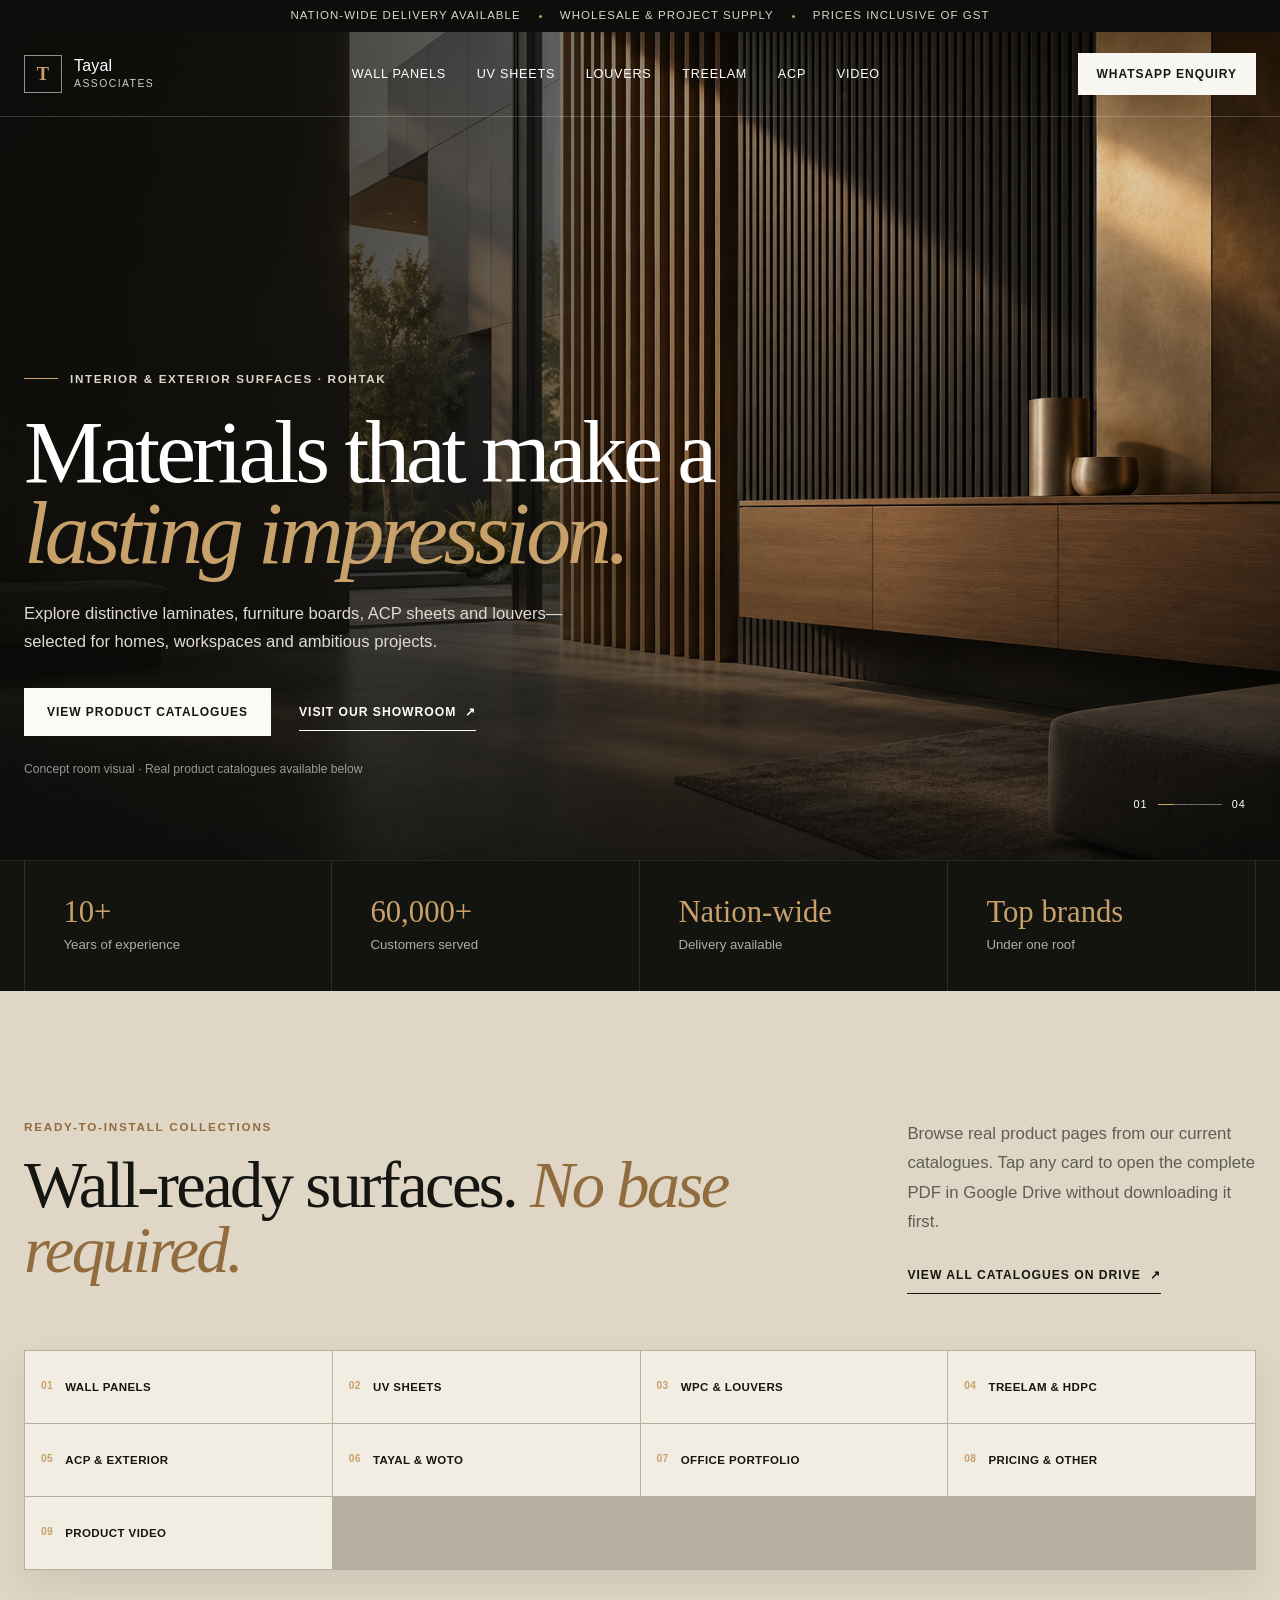
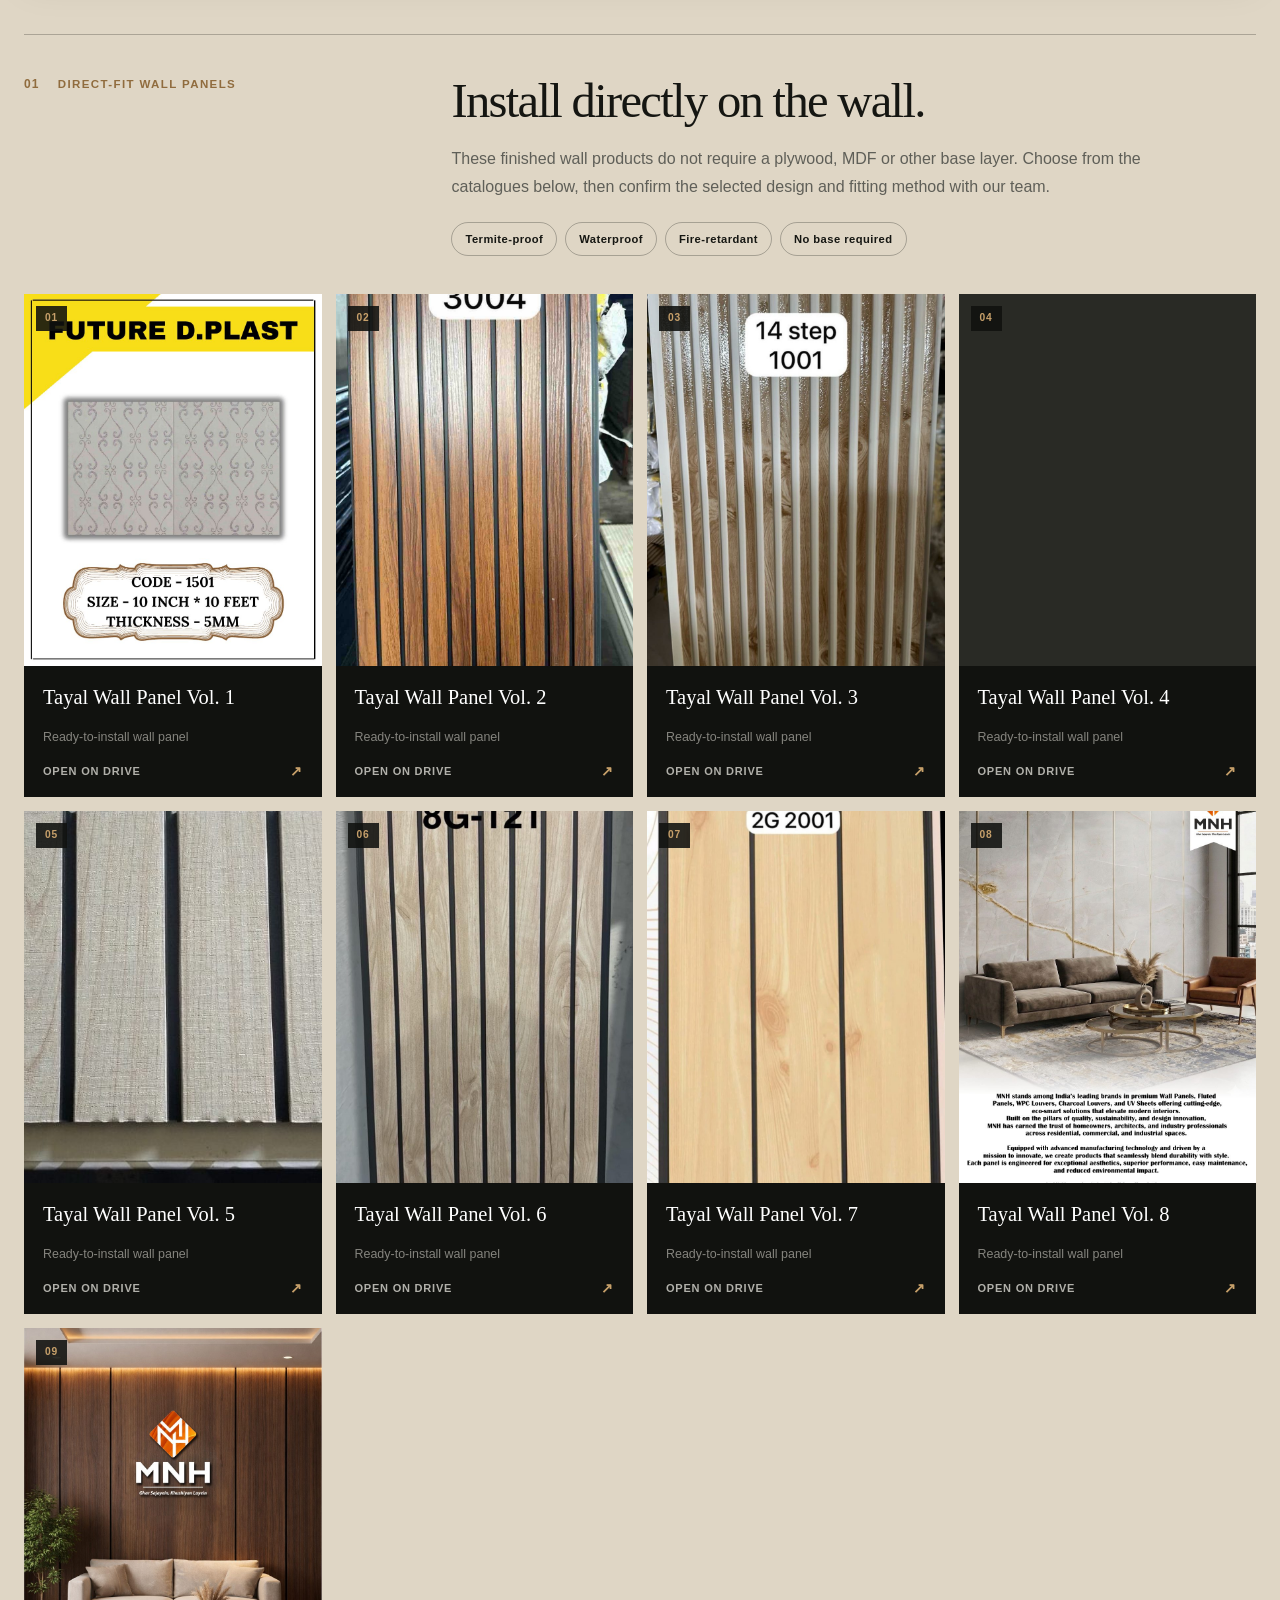
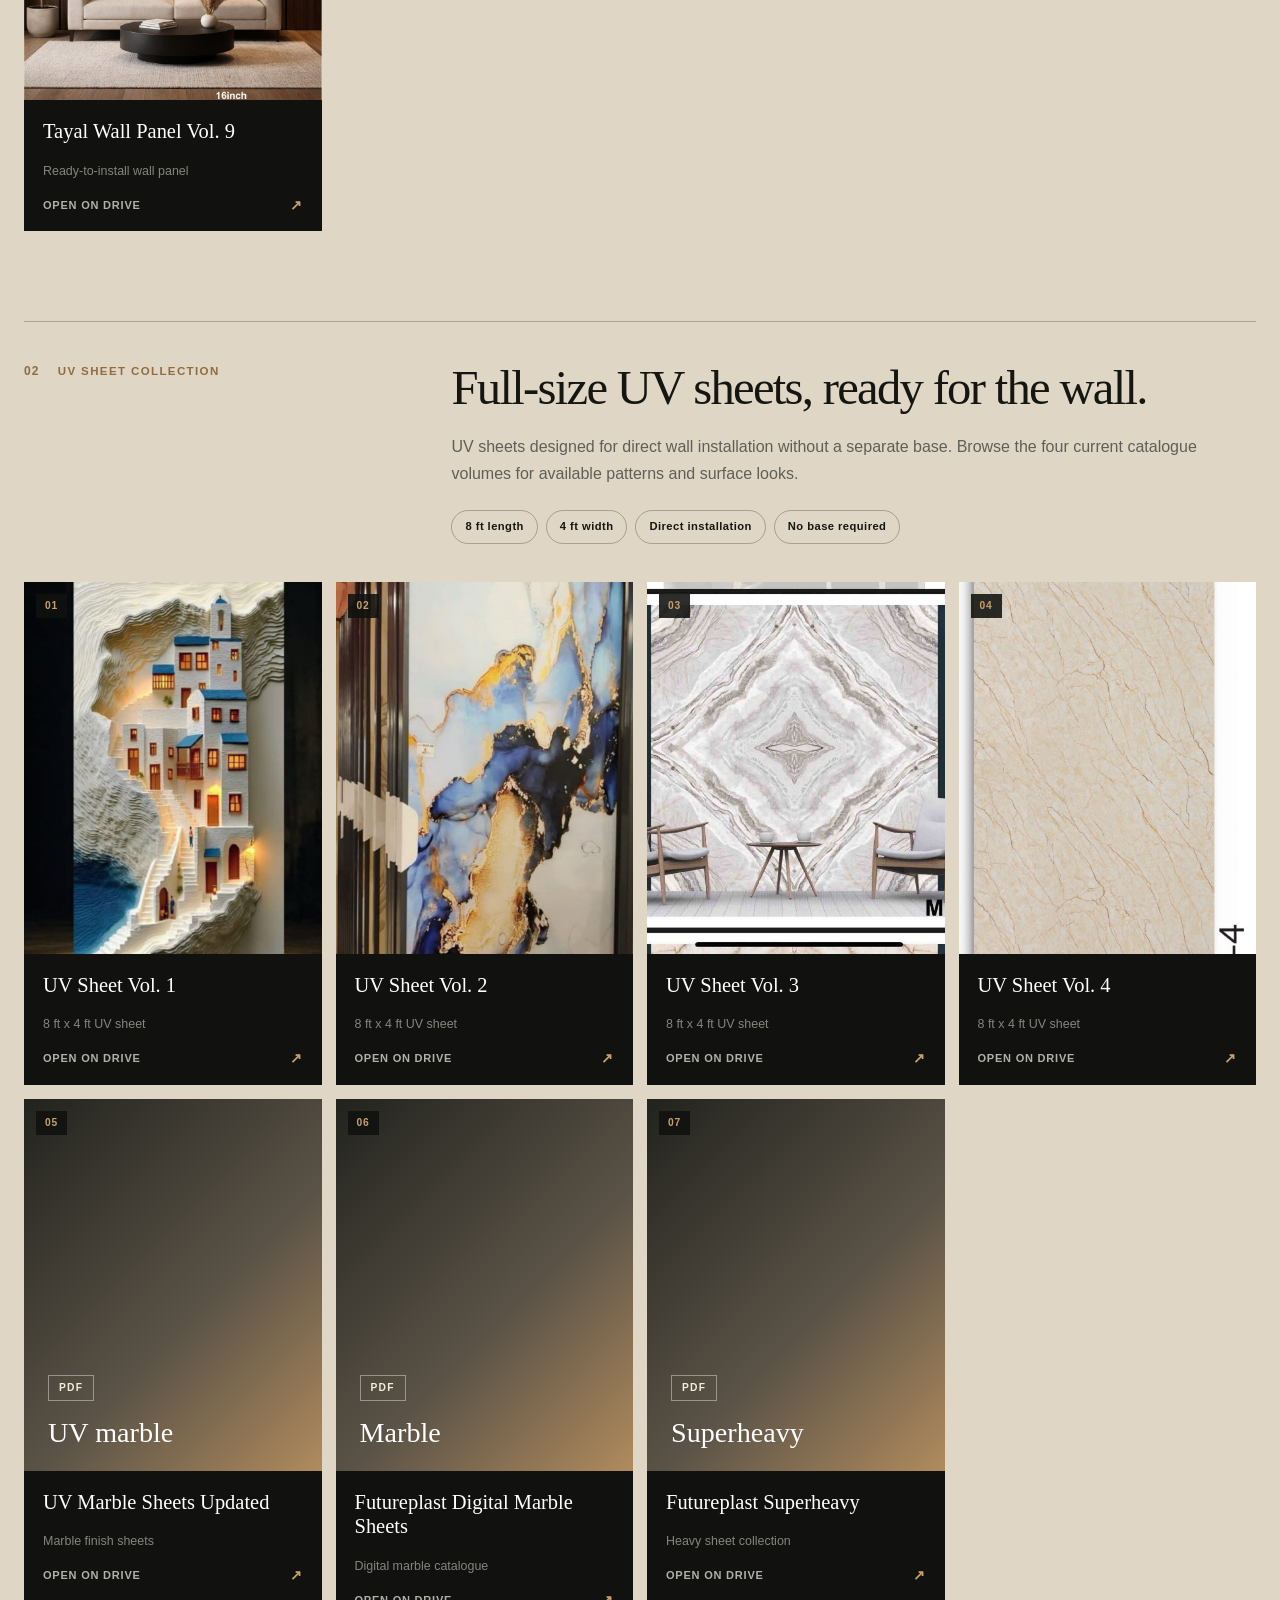
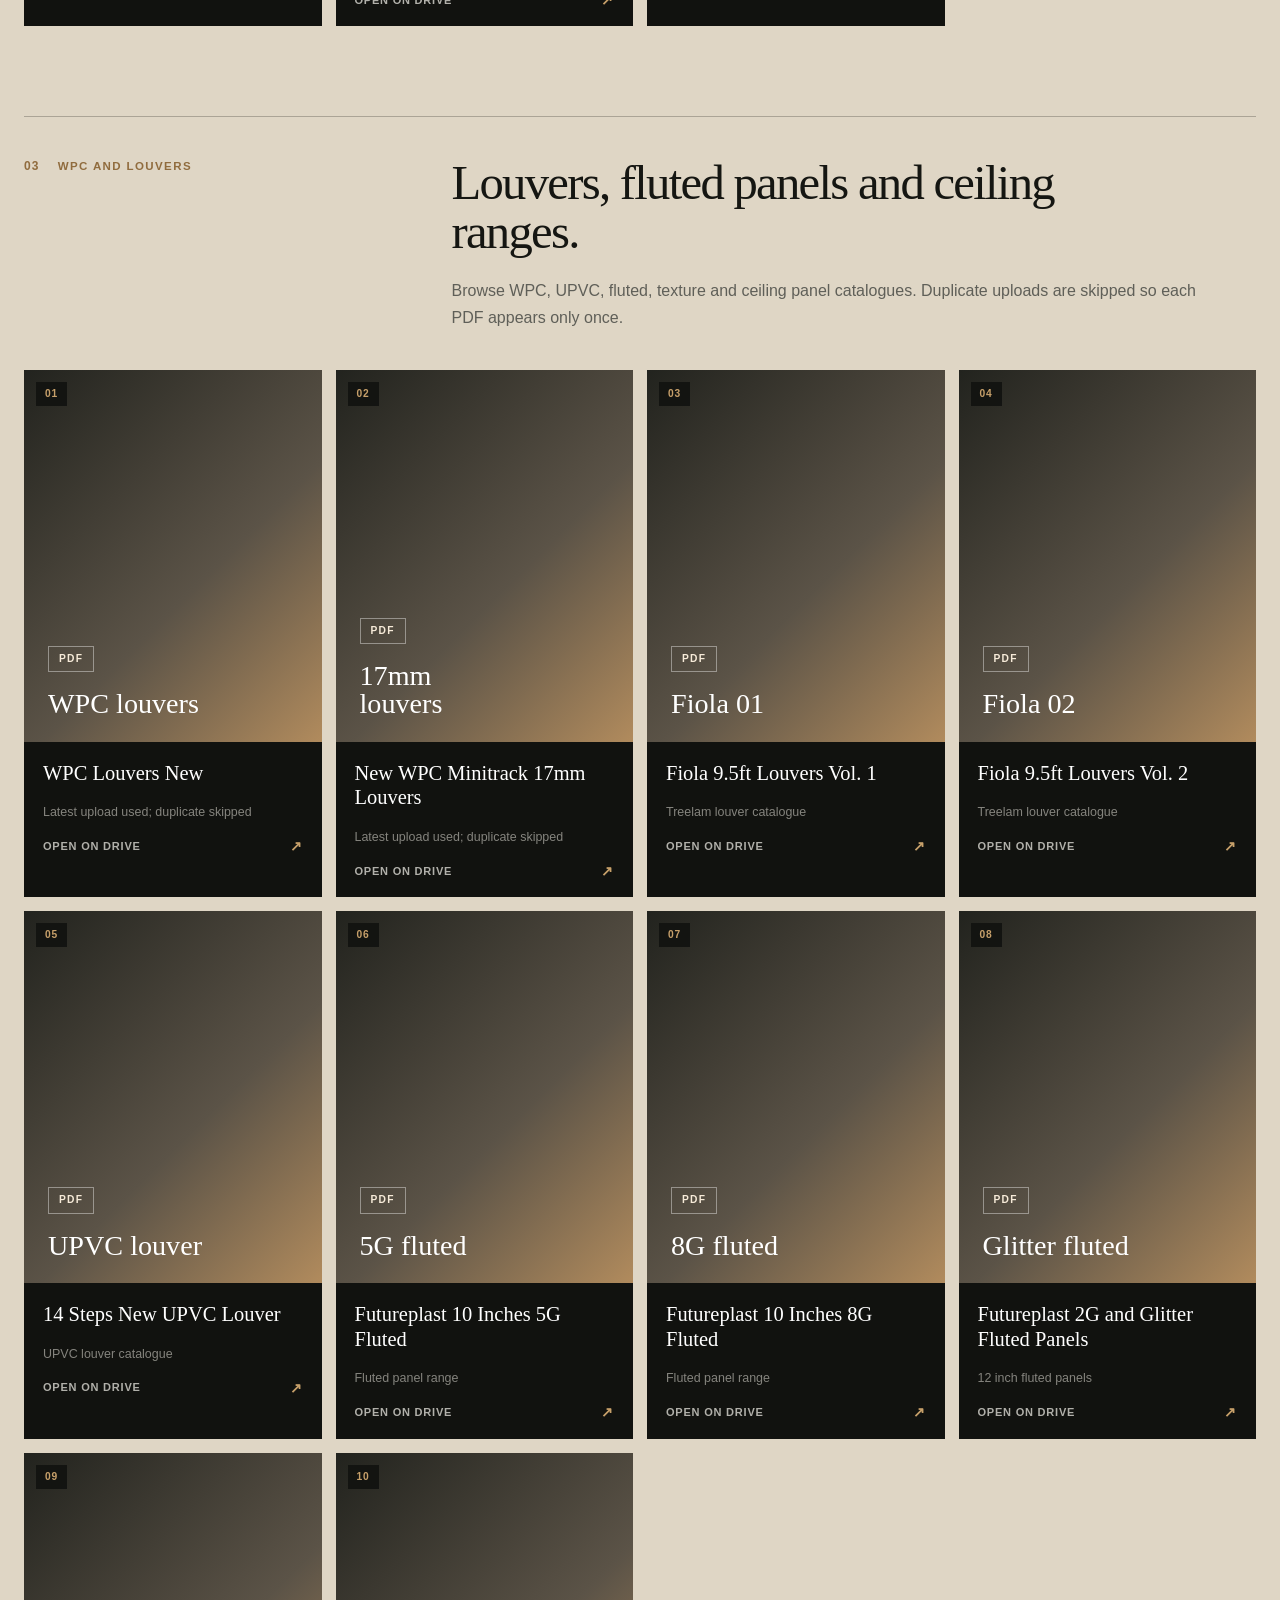
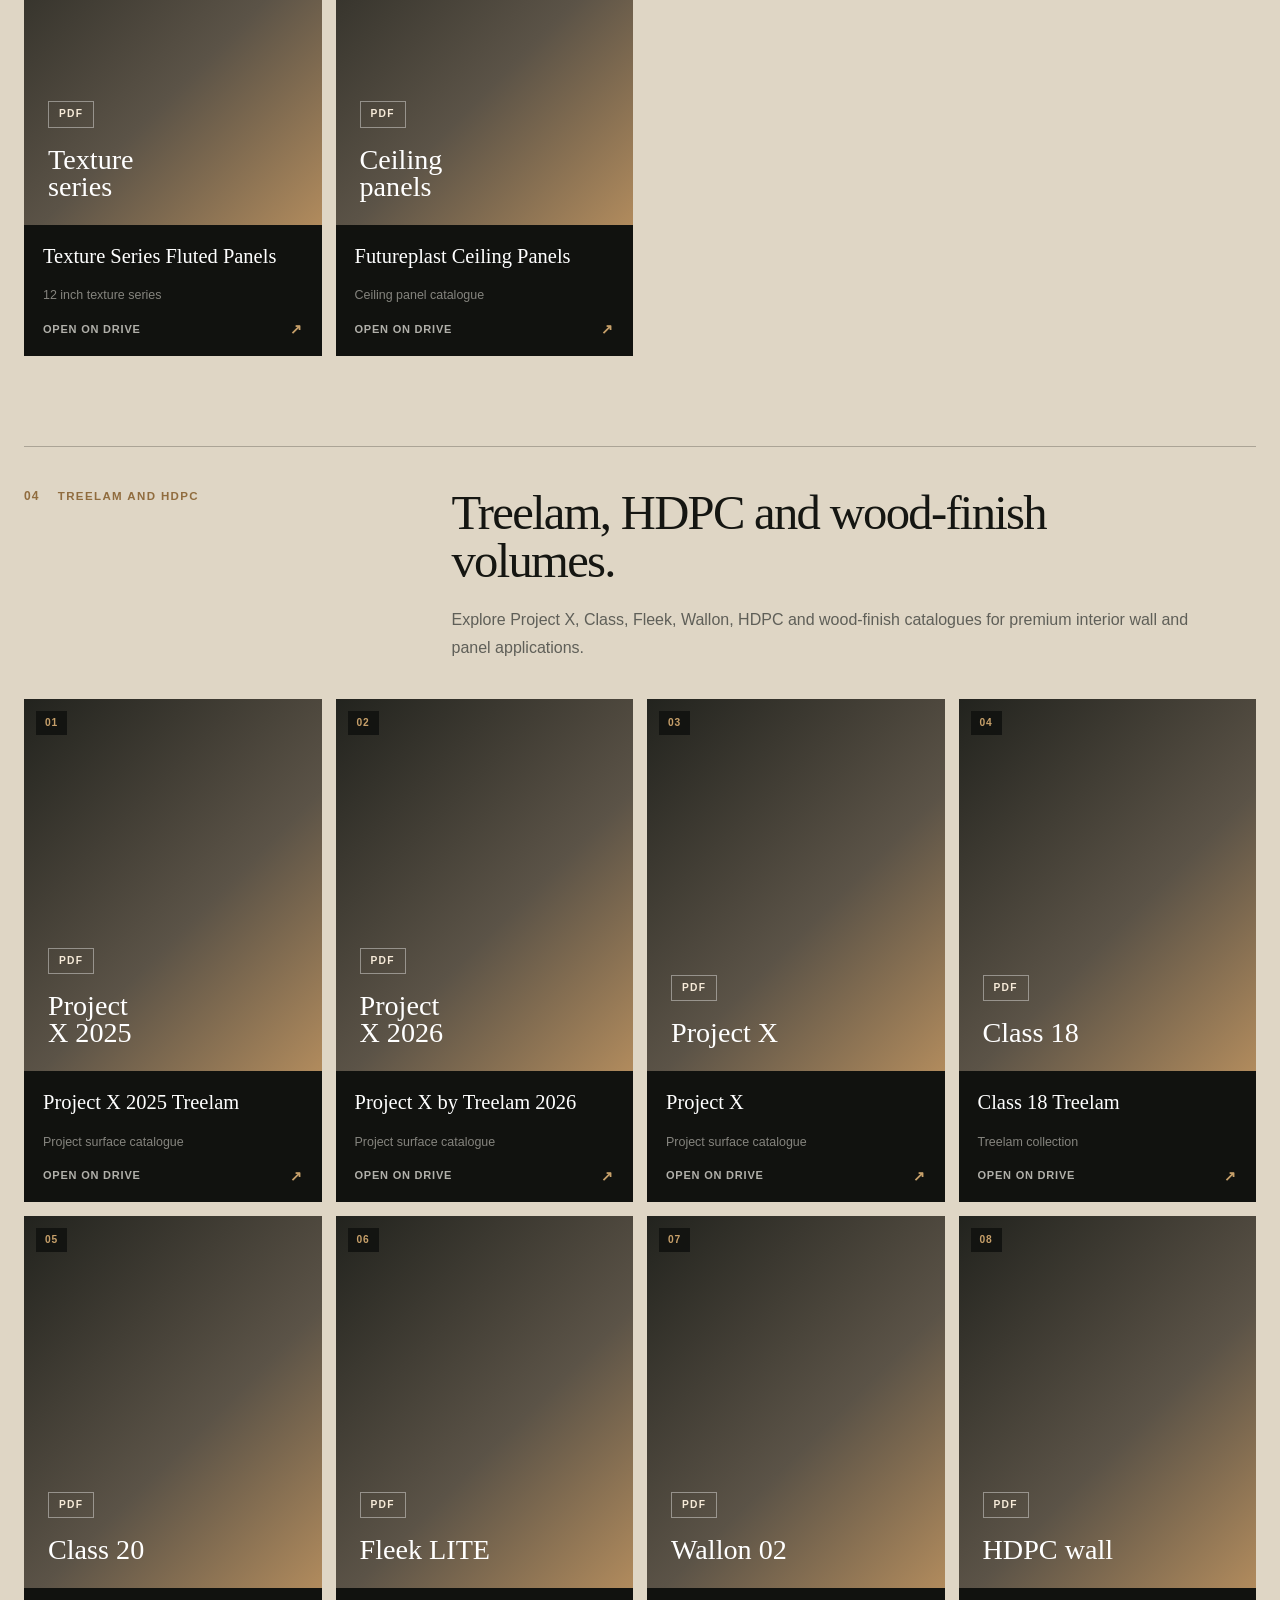
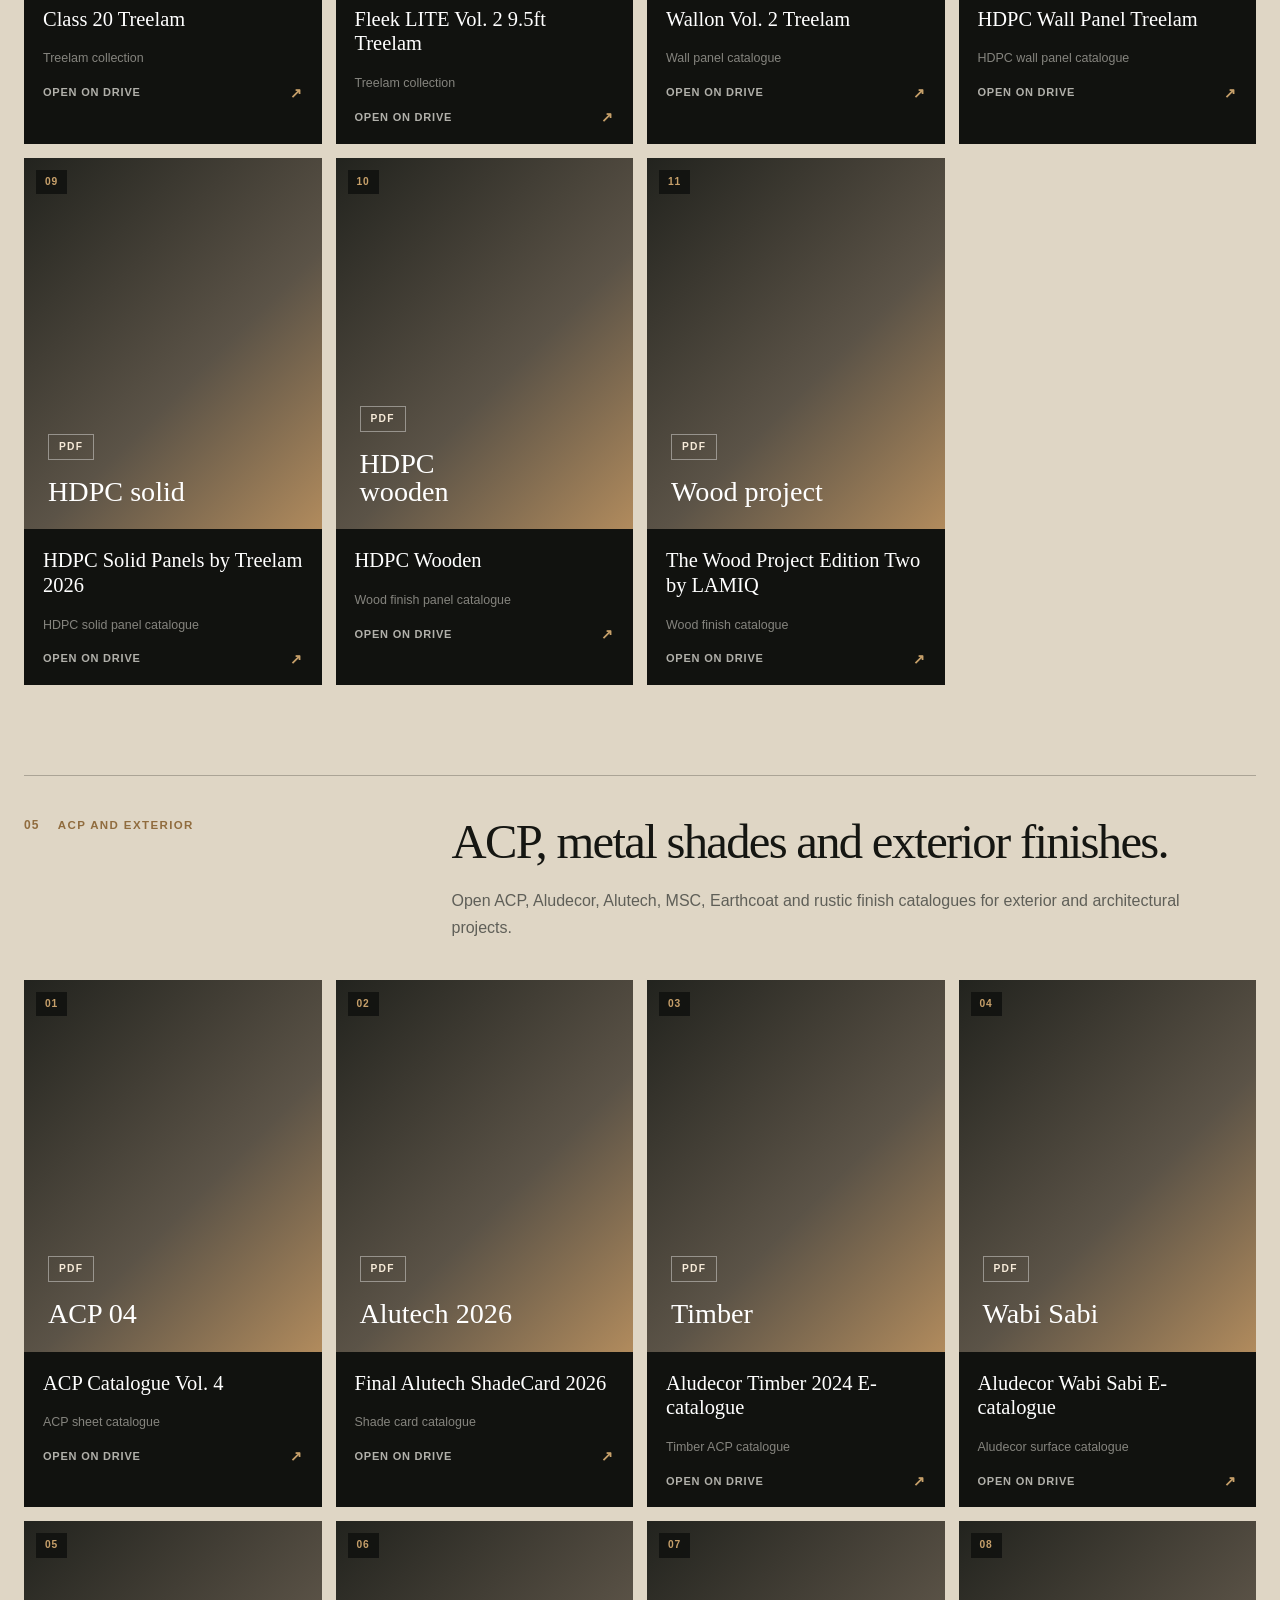
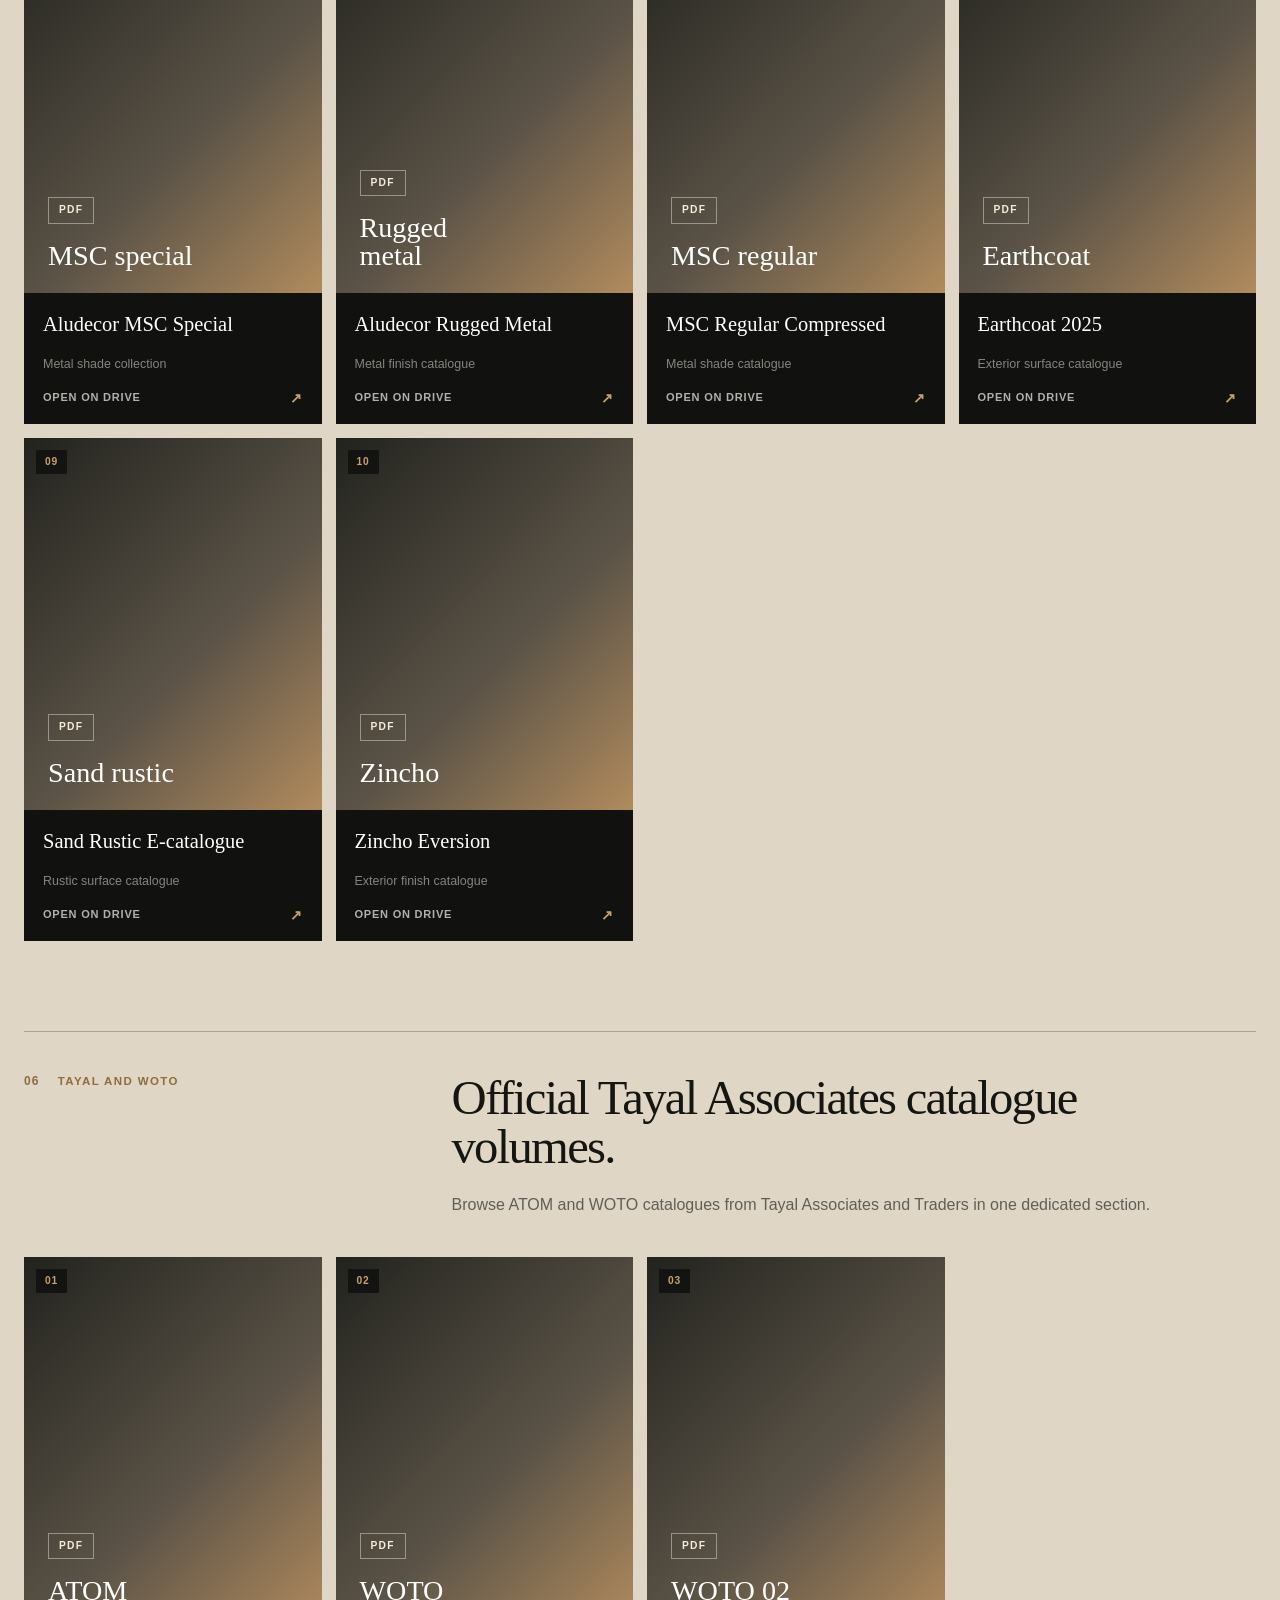
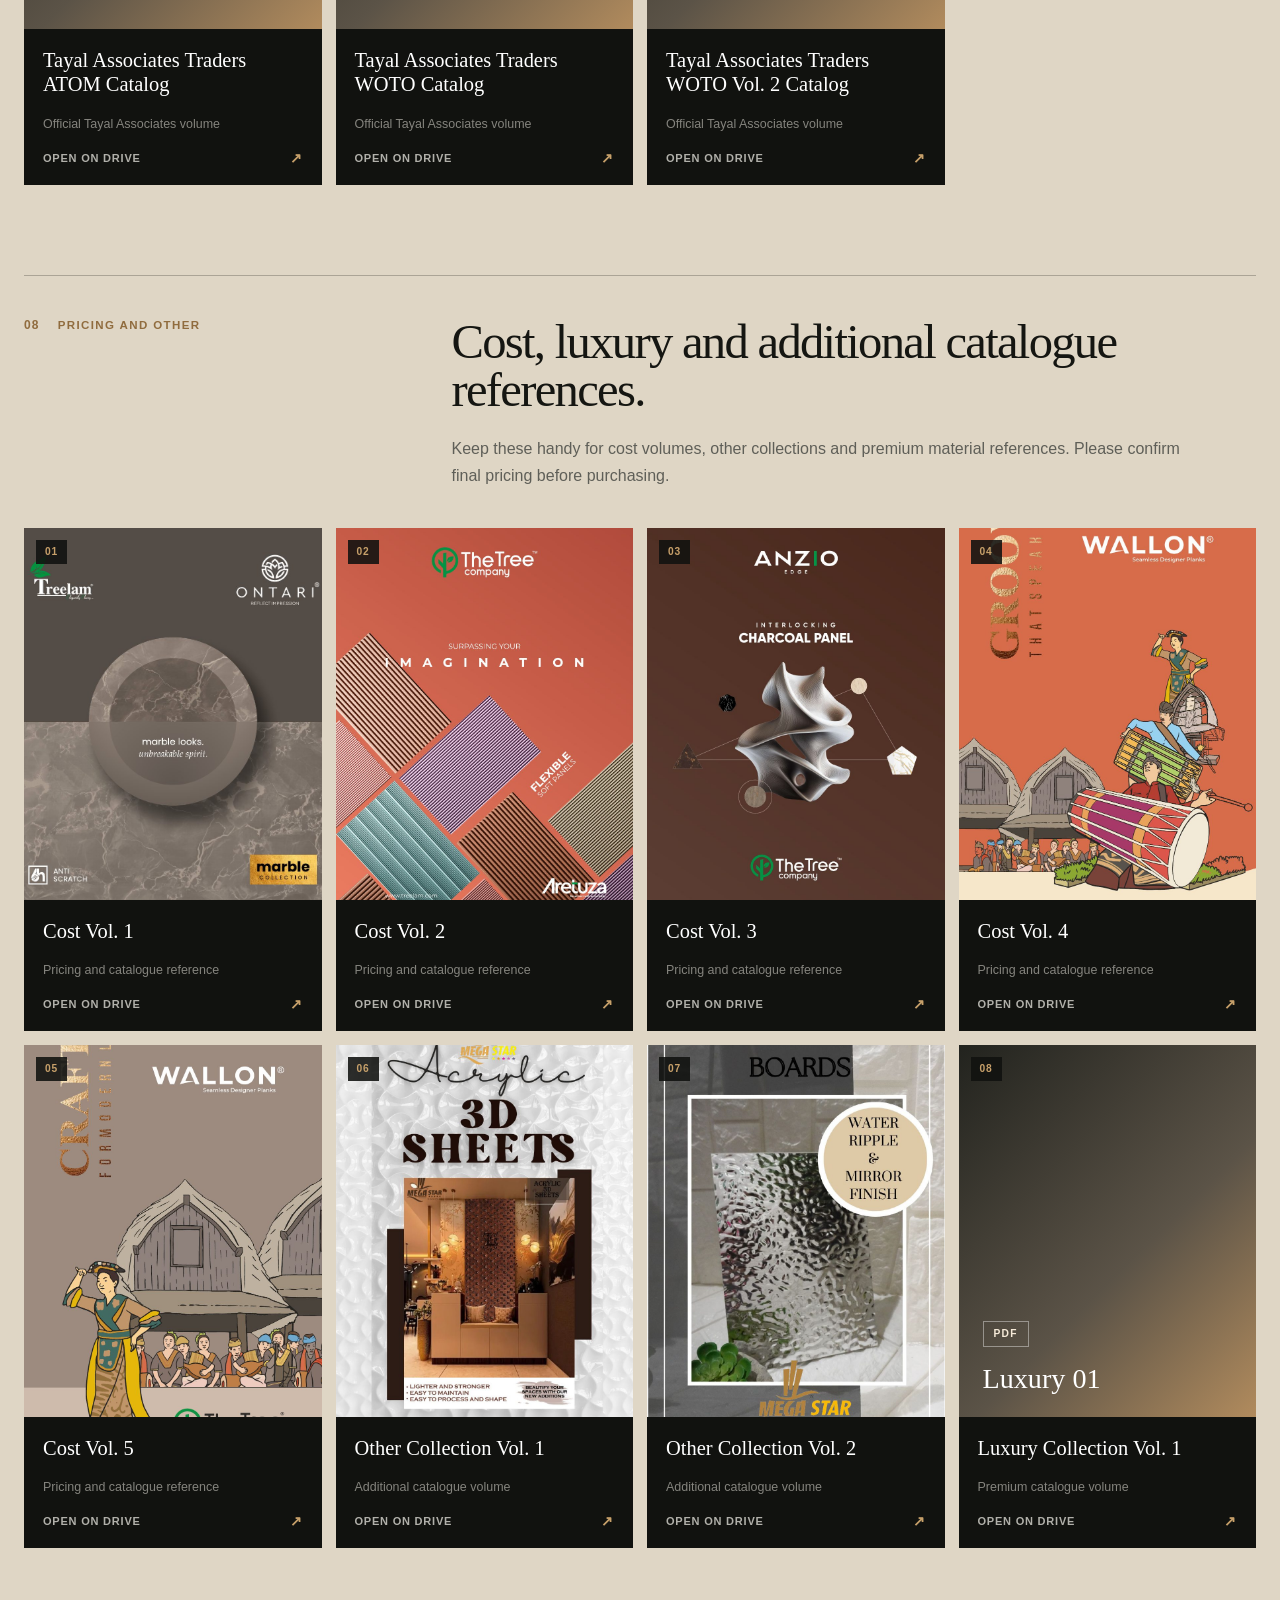
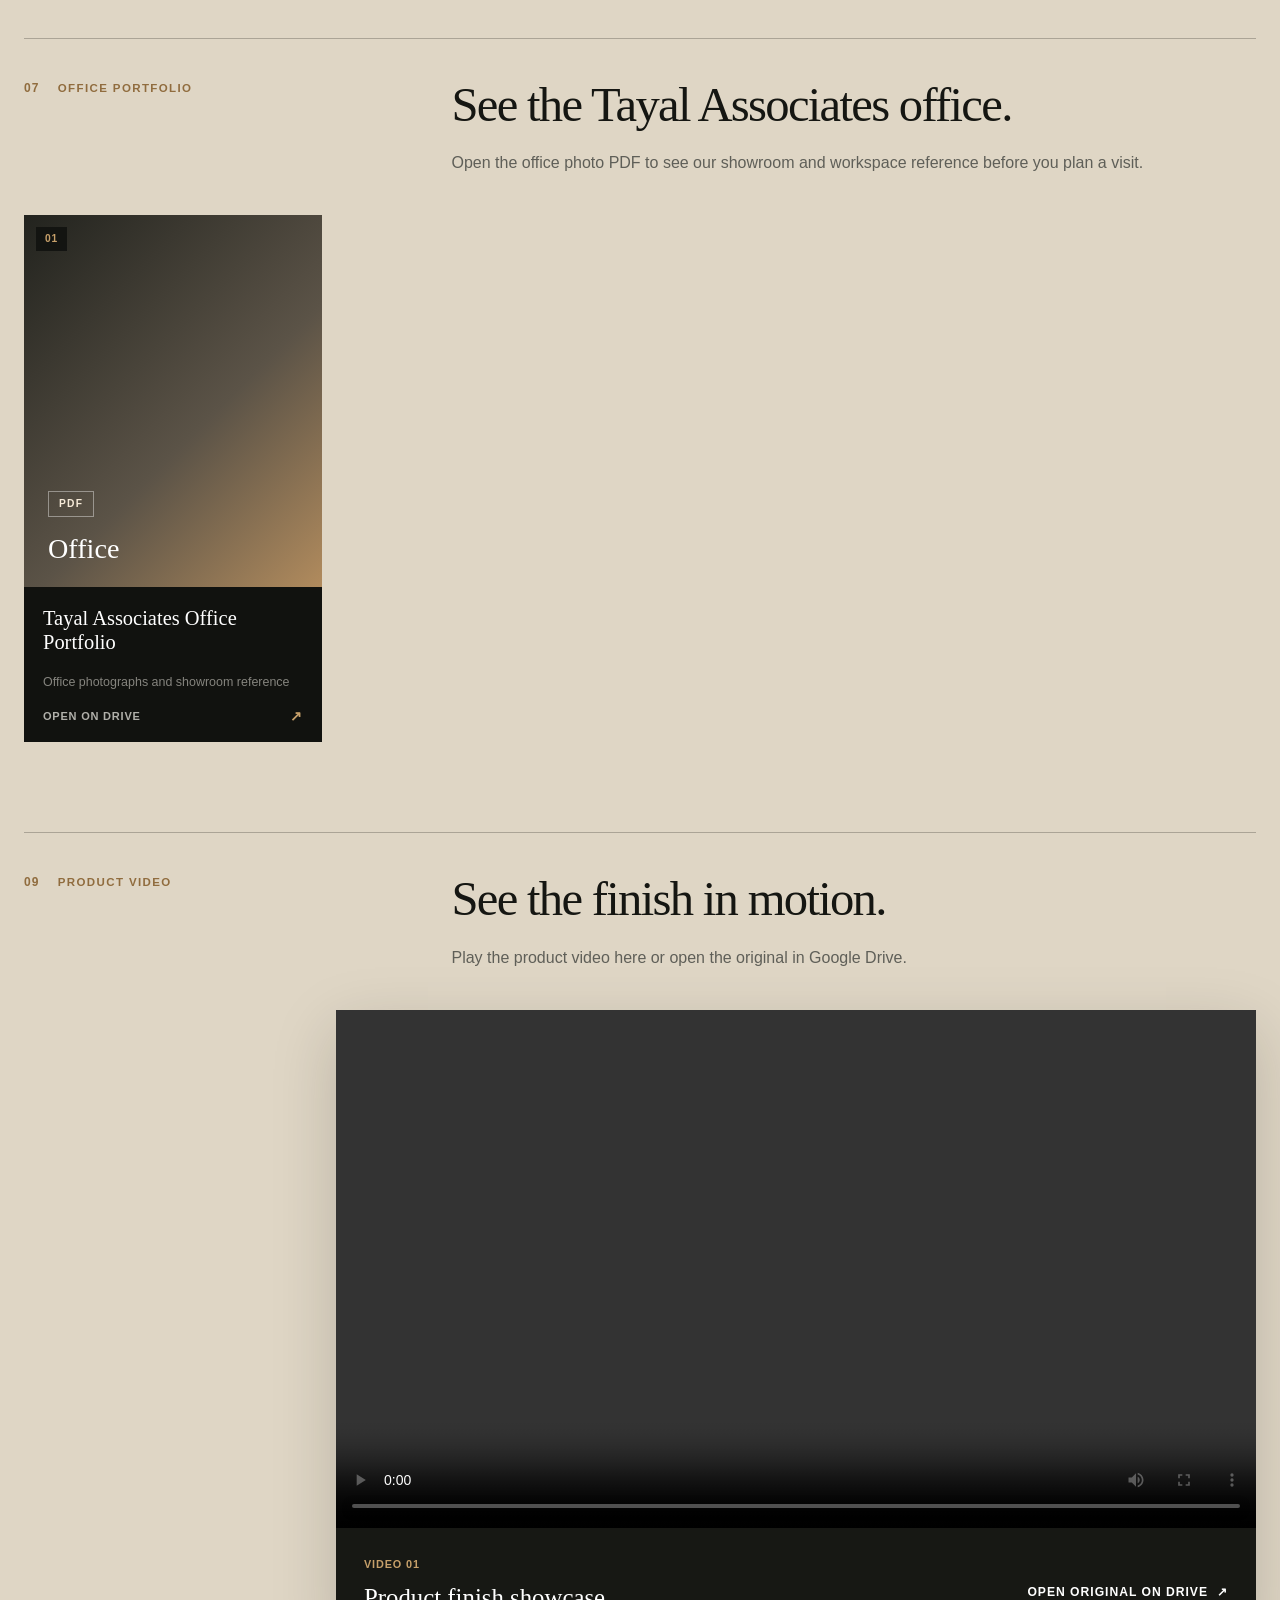
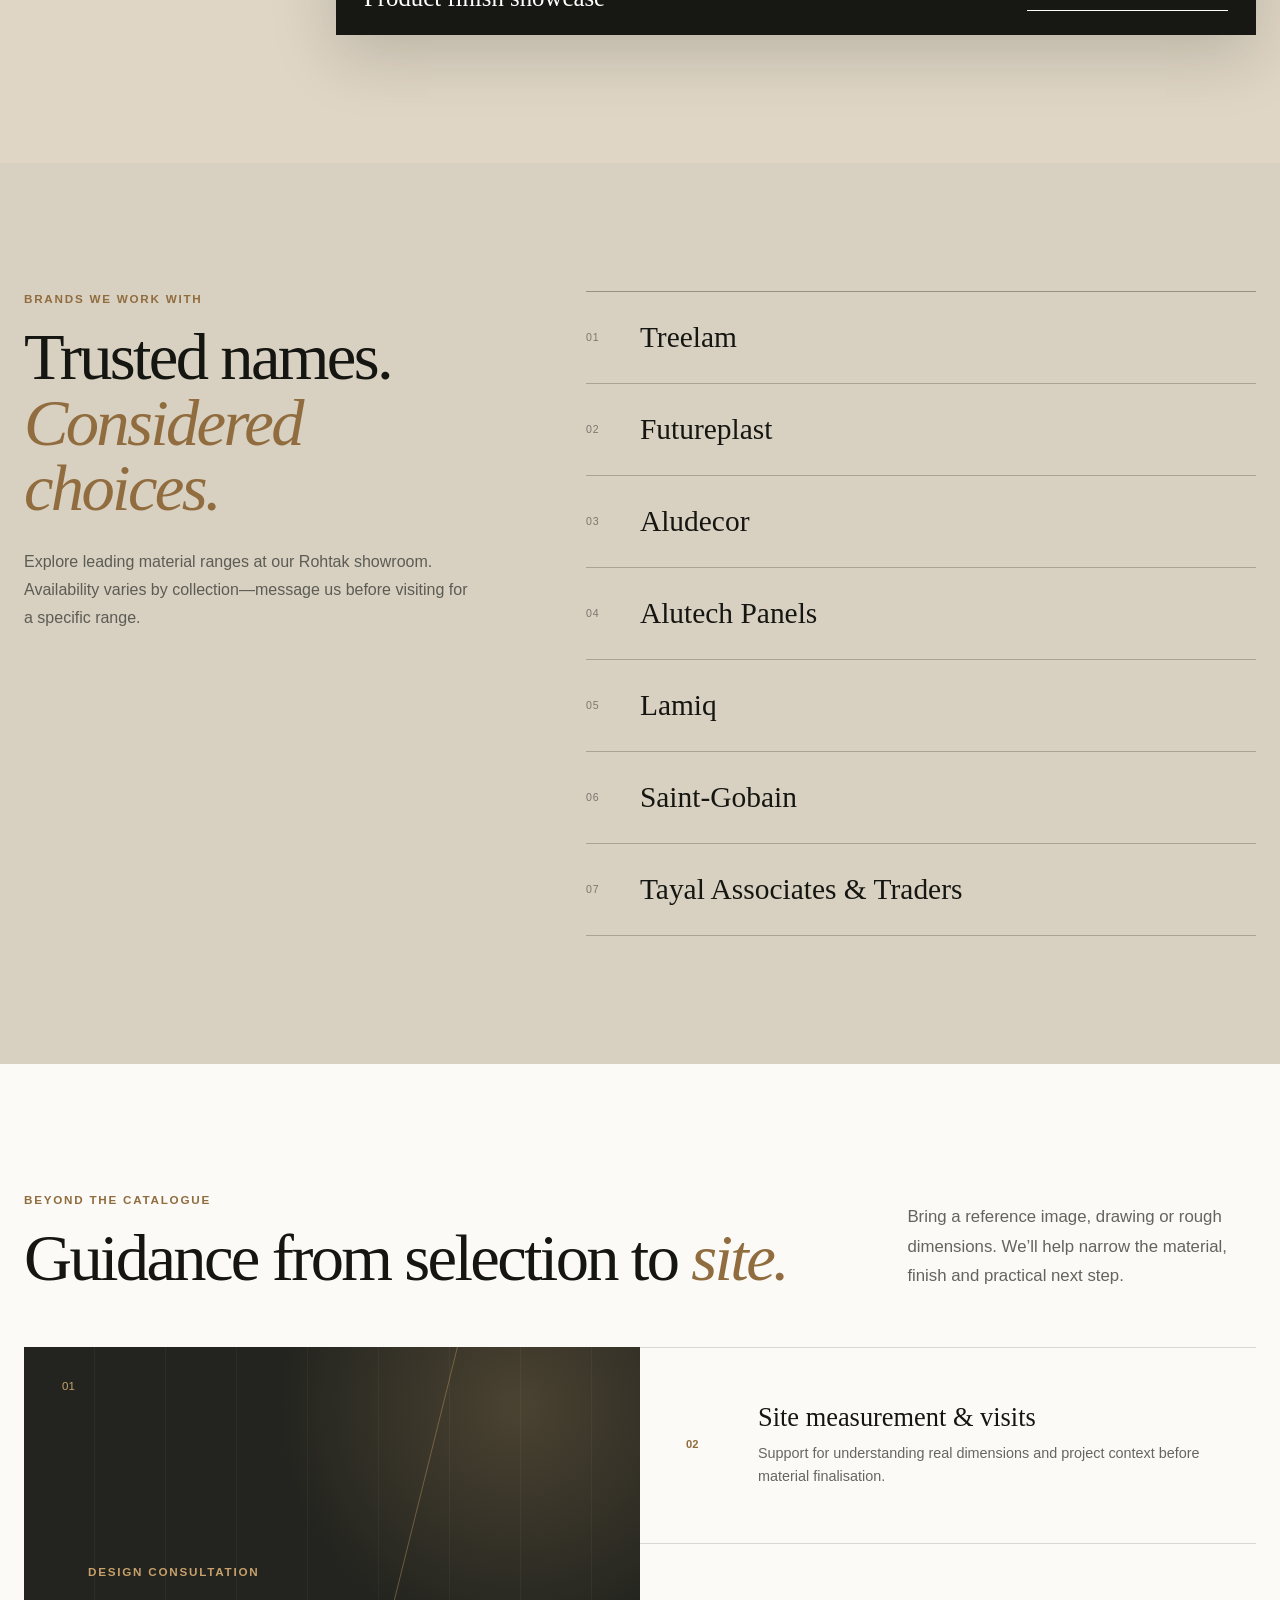
==== index.html @ 375e635e "Use self-contained production page" ====
<!doctype html>
<html lang="en">
  <head>
    <meta charset="UTF-8" />
    <!-- Self-contained JavaScript edition: no external design or image files required. -->
    <meta name="viewport" content="width=device-width, initial-scale=1" />
    <meta
      name="description"
      content="Explore premium interior and exterior surface materials at Tayal Associates and Traders in Rohtak. Browse products, estimate material quantity and enquire by WhatsApp or email."
    />
    <meta name="theme-color" content="#121311" />
    <title>Tayal Associates &amp; Traders | Interior &amp; Exterior Materials, Rohtak</title>
    <link
      rel="icon"
      type="image/svg+xml"
      href="data:image/svg+xml,%3Csvg xmlns='http://www.w3.org/2000/svg' viewBox='0 0 64 64'%3E%3Crect width='64' height='64' rx='14' fill='%23121311'/%3E%3Cpath d='M14 16h36v8H36v26h-8V24H14z' fill='%23caa46c'/%3E%3C/svg%3E"
    />
    <style>
:root {
  --ink: #151612;
  --ink-soft: #25261f;
  --paper: #f4f1e9;
  --paper-bright: #fbfaf6;
  --cream: #e9e2d3;
  --bronze: #c7a06a;
  --bronze-dark: #906c3e;
  --line: rgba(21, 22, 18, 0.15);
  --white-line: rgba(255, 255, 255, 0.2);
  --green: #1f7a4c;
  --shell: min(1400px, calc(100% - 48px));
  --serif: Georgia, "Times New Roman", serif;
  --sans: "Segoe UI", Arial, sans-serif;
  --body: "Segoe UI", Arial, sans-serif;
}

* { box-sizing: border-box; }
[hidden] { display: none !important; }
html { scroll-behavior: smooth; overflow-x: clip; -webkit-text-size-adjust: 100%; text-size-adjust: 100%; }
body {
  margin: 0;
  background: var(--paper);
  color: var(--ink);
  font-family: var(--body);
  font-size: 1rem;
  line-height: 1.55;
  -webkit-font-smoothing: antialiased;
  overflow-x: clip;
}
body.menu-open { overflow: hidden; }
img { display: block; max-width: 100%; }
a { color: inherit; text-decoration: none; }
button, input, select { font: inherit; }
button, a, input, select { touch-action: manipulation; }
.shell { width: var(--shell); margin-inline: auto; }
.sr-only {
  position: absolute; width: 1px; height: 1px; padding: 0; margin: -1px;
  overflow: hidden; clip: rect(0, 0, 0, 0); white-space: nowrap; border: 0;
}
.skip-link {
  position: fixed; z-index: 1000; top: 10px; left: 10px; padding: 10px 16px;
  background: var(--paper-bright); color: var(--ink); transform: translateY(-150%);
}
.skip-link:focus { transform: translateY(0); }

.announcement { background: #0d0e0c; color: #d9d5cb; font: 500 .72rem/1 var(--sans); letter-spacing: .09em; text-transform: uppercase; }
.announcement__inner { min-height: 32px; display: flex; align-items: center; justify-content: center; gap: 18px; }
.announcement__dot { width: 3px; height: 3px; border-radius: 50%; background: var(--bronze); }

.site-header { position: absolute; inset: 32px 0 auto; z-index: 20; color: #fff; border-bottom: 1px solid var(--white-line); }
.nav-wrap { height: 84px; display: grid; grid-template-columns: auto 1fr auto; align-items: center; gap: 40px; }
.brand { display: inline-flex; align-items: center; gap: 12px; font: 500 1rem/1 var(--sans); letter-spacing: .01em; }
.brand__mark { display: grid; place-items: center; width: 38px; height: 38px; border: 1px solid rgba(255,255,255,.55); font: 600 1.15rem/1 var(--serif); color: var(--bronze); }
.brand__name strong { display: block; font-weight: 500; letter-spacing: .14em; text-transform: uppercase; font-size: .65rem; margin-top: 5px; opacity: .8; }
.desktop-nav { display: flex; justify-content: center; gap: clamp(18px, 2.4vw, 38px); font: 500 .79rem/1 var(--sans); letter-spacing: .06em; text-transform: uppercase; }
.desktop-nav a { position: relative; padding-block: 34px; }
.desktop-nav a::after { content: ""; position: absolute; left: 0; right: 100%; bottom: 24px; height: 1px; background: var(--bronze); transition: right .25s ease; }
.desktop-nav a:hover::after, .desktop-nav a:focus-visible::after { right: 0; }
.nav-actions { display: flex; align-items: center; gap: 14px; }
.icon-button, .menu-button { appearance: none; border: 0; background: transparent; color: inherit; cursor: pointer; }
.icon-button { width: 42px; height: 42px; display: grid; place-items: center; position: relative; }
.icon-button svg { width: 20px; fill: none; stroke: currentColor; stroke-width: 1.6; }
.favourites-count { position: absolute; top: 1px; right: 0; min-width: 17px; height: 17px; padding: 0 4px; display: grid; place-items: center; border-radius: 12px; background: var(--bronze); color: #111; font: 700 .62rem/1 var(--sans); }

.button { display: inline-flex; min-height: 48px; align-items: center; justify-content: center; padding: 0 22px; border: 1px solid transparent; font: 600 .75rem/1 var(--sans); letter-spacing: .08em; text-transform: uppercase; transition: background-color .22s ease, color .22s ease, border-color .22s ease, transform .22s ease; cursor: pointer; }
.button:hover { transform: translateY(-2px); }
.button--nav { min-height: 42px; padding-inline: 18px; }
.button--whatsapp { background: #f7f6f0; color: #171813; }
.button--whatsapp:hover { background: var(--bronze); }
.button--light { background: var(--paper-bright); color: var(--ink); }
.button--light:hover { background: var(--bronze); }

.menu-button { display: none; width: 44px; height: 44px; padding: 12px 8px; }
.menu-button span:not(.sr-only) { display: block; height: 1px; background: currentColor; margin: 5px 0; transition: transform .2s ease, opacity .2s ease; }
.mobile-menu { position: fixed; inset: 116px 0 0; padding: 36px 24px; background: #11120f; }
.mobile-menu a:not(.button) { display: block; padding: 16px 0; border-bottom: 1px solid rgba(255,255,255,.12); font: 500 1.4rem/1.2 var(--serif); }
.mobile-menu .button { margin-top: 28px; width: 100%; }

.hero { position: relative; min-height: min(850px, 92vh); display: grid; align-items: end; overflow: hidden; background: #24231e; color: #fff; }
.hero__image, .hero__scrim { position: absolute; inset: 0; width: 100%; height: 100%; }
.hero__image { object-fit: cover; object-position: center; }
.hero__scrim { background: linear-gradient(90deg, rgba(10,11,9,.9) 0%, rgba(10,11,9,.66) 36%, rgba(10,11,9,.13) 70%), linear-gradient(0deg, rgba(5,6,5,.72) 0%, transparent 48%); }
.hero__content { position: relative; z-index: 2; padding-top: 200px; padding-bottom: clamp(68px, 9vh, 110px); }
.eyebrow { display: flex; align-items: center; gap: 12px; margin: 0 0 24px; font: 600 .73rem/1.3 var(--sans); letter-spacing: .14em; text-transform: uppercase; color: #ddd7c9; }
.eyebrow span { width: 34px; height: 1px; background: var(--bronze); }
.hero h1 { max-width: 770px; margin: 0; font: 500 clamp(3.6rem, 7vw, 7.1rem)/.91 var(--serif); letter-spacing: -.045em; text-wrap: balance; }
.hero h1 em { display: block; color: var(--bronze); font-weight: 500; }
.hero__lede { max-width: 600px; margin: 26px 0 32px; color: #dedbd4; font-size: clamp(1rem, 1.3vw, 1.18rem); line-height: 1.7; }
.hero__actions { display: flex; align-items: center; gap: 28px; }
.text-link { display: inline-flex; align-items: center; gap: 9px; padding-block: 12px; border-bottom: 1px solid currentColor; font: 600 .76rem/1 var(--sans); letter-spacing: .08em; text-transform: uppercase; }
.text-link span { transition: transform .2s ease; }
.text-link:hover span { transform: translate(3px, -3px); }
.concept-note { margin: 24px 0 0; color: rgba(255,255,255,.56); font-size: .76rem; }
.hero__index { position: absolute; z-index: 2; right: 34px; bottom: 50px; display: flex; align-items: center; gap: 10px; font: 500 .68rem/1 var(--sans); letter-spacing: .1em; }
.hero__index i { width: 64px; height: 1px; background: rgba(255,255,255,.38); position: relative; }
.hero__index i::before { content: ""; position: absolute; left: 0; top: 0; width: 25%; height: 1px; background: var(--bronze); }

.proof { background: #131410; color: #fff; border-top: 1px solid rgba(255,255,255,.08); }
.proof__grid { display: grid; grid-template-columns: repeat(4, 1fr); }
.proof__item { min-height: 130px; padding: 28px clamp(18px, 3vw, 44px); display: flex; flex-direction: column; justify-content: center; gap: 7px; border-right: 1px solid rgba(255,255,255,.11); }
.proof__item:first-child { border-left: 1px solid rgba(255,255,255,.11); }
.proof__item strong { color: var(--bronze); font: 500 clamp(1.55rem, 2.4vw, 2.35rem)/1 var(--serif); }
.proof__item span { color: #aeadab; font-size: .83rem; }
.preview-spacer { height: 60px; }

:focus-visible { outline: 2px solid var(--bronze); outline-offset: 4px; }

@media (max-width: 1020px) {
  .desktop-nav, .button--nav { display: none; }
  .nav-wrap { grid-template-columns: auto 1fr; }
  .nav-actions { justify-self: end; }
  .menu-button { display: block; }
  .proof__grid { grid-template-columns: repeat(2, 1fr); }
  .proof__item:nth-child(2) { border-right: 0; }
  .proof__item:nth-child(-n+2) { border-bottom: 1px solid rgba(255,255,255,.11); }
}

@media (max-width: 680px) {
  :root { --shell: calc(100% - 32px); }
  .announcement__inner { justify-content: center; overflow: hidden; white-space: nowrap; }
  .announcement__inner > span { display: none; }
  .announcement__inner > span:first-child { display: inline; }
  .site-header { inset-block-start: 32px; }
  .nav-wrap { height: 72px; }
  .brand__mark { width: 34px; height: 34px; }
  .hero { min-height: 810px; }
  .hero__image { object-position: 58% center; }
  .hero__scrim { background: linear-gradient(90deg, rgba(9,10,8,.87), rgba(9,10,8,.27)), linear-gradient(0deg, rgba(6,7,6,.93) 0%, rgba(6,7,6,.2) 68%); }
  .hero__content { padding-top: 170px; padding-bottom: 54px; }
  .hero h1 { font-size: clamp(3.2rem, 16vw, 4.7rem); }
  .hero__lede { margin-block: 22px 28px; line-height: 1.6; }
  .hero__actions { align-items: flex-start; flex-direction: column; gap: 10px; }
  .hero__actions .button { width: 100%; }
  .hero__index { display: none; }
  .proof__item { min-height: 112px; padding: 22px 14px; }
  .proof__item strong { font-size: 1.45rem; }
  .proof__item span { font-size: .76rem; }
  .mobile-menu { inset-block-start: 104px; }
}

@media (prefers-reduced-motion: reduce) {
  html { scroll-behavior: auto; }
  *, *::before, *::after { transition-duration: .01ms !important; animation-duration: .01ms !important; animation-iteration-count: 1 !important; }
}

/* Refined collection and conversion experience */
.section { padding: clamp(86px, 10vw, 150px) 0; }
.section[id], .brands[id], .calculator[id], .visit[id] { scroll-margin-top: 20px; }
.section-head { display: grid; grid-template-columns: minmax(0, 1.4fr) minmax(280px, .6fr); align-items: end; gap: 70px; margin-bottom: 56px; }
.section-head h2,
.brands h2,
.calculator h2,
.project-supply h2,
.visit h2 { margin: 0; font: 500 clamp(2.9rem, 5.2vw, 5.4rem)/.98 var(--serif); letter-spacing: -.04em; }
.section-head h2 em,
.brands h2 em,
.calculator h2 em,
.visit h2 em { color: var(--bronze-dark); font-weight: 500; }
.section-head > p { max-width: 480px; margin: 0; color: #64645d; font-size: 1.05rem; line-height: 1.75; }
.kicker { margin: 0 0 18px; color: var(--bronze-dark); font: 700 .73rem/1.3 var(--sans); letter-spacing: .15em; text-transform: uppercase; }
.kicker--light { color: var(--bronze); }

.drive-catalogues { background: #dfd6c5; }
.drive-catalogues .section-head { align-items: start; }
.drive-catalogues .section-head h2 { max-width: 850px; }
.catalogue-lead { max-width: 520px; justify-self: end; }
.catalogue-lead > p { margin: 0 0 20px; color: #5e5e57; font-size: 1.05rem; line-height: 1.75; }
.volume-menu { position: sticky; z-index: 8; top: 84px; display: grid; grid-template-columns: repeat(4, 1fr); gap: 1px; margin: 18px 0 64px; padding: 1px; background: rgba(21,22,18,.2); box-shadow: 0 16px 36px rgba(21,22,18,.08); }
.volume-menu a { min-height: 72px; display: flex; align-items: center; gap: 12px; padding: 14px 16px; background: #f2ede3; font: 650 .72rem/1.25 var(--sans); letter-spacing: .035em; text-transform: uppercase; transition: background .2s ease, color .2s ease; }
.volume-menu a:hover, .volume-menu a:focus-visible { background: #171814; color: #fff; }
.volume-menu span { color: var(--bronze); font-size: .64rem; }
.catalogue-series { padding-top: 42px; border-top: 1px solid rgba(21,22,18,.26); }
.catalogue-series[id] { scroll-margin-top: 178px; }
.catalogue-series + .catalogue-series { margin-top: 90px; }
.series-head { display: grid; grid-template-columns: minmax(190px,.42fr) minmax(0,1fr); gap: clamp(40px,7vw,110px); align-items: start; margin-bottom: 38px; }
.series-head > div:first-child { display: flex; align-items: baseline; gap: 18px; color: var(--bronze-dark); }
.series-head > div:first-child span { font: 600 .75rem/1 var(--sans); letter-spacing: .1em; }
.series-head > div:first-child p { margin: 0; font: 700 .72rem/1.3 var(--sans); letter-spacing: .12em; text-transform: uppercase; }
.series-head h3 { max-width: 720px; margin: 0; font: 500 clamp(2.2rem,3.8vw,4rem)/1 var(--serif); letter-spacing: -.035em; }
.series-head > div:last-child > p { max-width: 760px; margin: 20px 0 0; color: #5f5f58; line-height: 1.72; }
.spec-row { display: flex; flex-wrap: wrap; gap: 8px; margin-top: 22px; }
.spec-row span { min-height: 34px; display: inline-flex; align-items: center; padding: 0 13px; border: 1px solid rgba(21,22,18,.28); border-radius: 100px; font: 600 .7rem/1 var(--sans); letter-spacing: .04em; }
.drive-grid { display: grid; grid-template-columns: repeat(4,minmax(0,1fr)); gap: 14px; }
.drive-card { min-width: 0; display: flex; flex-direction: column; background: #11120f; color: #fff; overflow: hidden; transition: transform .28s ease, box-shadow .28s ease; }
.drive-card:hover { transform: translateY(-5px); box-shadow: 0 20px 44px rgba(42,31,18,.18); }
.drive-card__visual { position: relative; aspect-ratio: 4/5; overflow: hidden; background: #292a25; }
.drive-card__visual img { width: 100%; height: 100%; object-fit: cover; transition: transform .5s cubic-bezier(.2,.7,.2,1); }
.drive-card:hover .drive-card__visual img { transform: scale(1.025); }
.drive-card__placeholder { height: 100%; display: flex; flex-direction: column; justify-content: flex-end; gap: 18px; padding: 24px; background: linear-gradient(135deg, #22231e, #5b5347 58%, #b18b5d); }
.drive-card__placeholder span { width: fit-content; padding: 7px 10px; border: 1px solid rgba(255,255,255,.4); color: #f6ead8; font: 700 .64rem/1 var(--sans); letter-spacing: .12em; }
.drive-card__placeholder strong { max-width: 11ch; color: #fff; font: 500 clamp(1.55rem,2.2vw,2.35rem)/.98 var(--serif); text-wrap: balance; }
.drive-card__volume { position: absolute; top: 12px; left: 12px; padding: 7px 9px; background: rgba(17,18,15,.88); color: var(--bronze); font: 700 .64rem/1 var(--sans); letter-spacing: .08em; text-transform: uppercase; }
.drive-card__body { min-height: 114px; display: flex; flex-direction: column; justify-content: space-between; gap: 18px; padding: 19px; }
.drive-card__body strong { display: block; font: 500 1.28rem/1.2 var(--serif); }
.drive-card__body small { color: #85847e; font: 500 .78rem/1.45 var(--sans); }
.drive-card__body span { display: flex; align-items: center; justify-content: space-between; gap: 12px; color: #b1b0aa; font: 600 .69rem/1 var(--sans); letter-spacing: .07em; text-transform: uppercase; }
.drive-card__body span i { color: var(--bronze); font-style: normal; font-size: .9rem; }
.catalogue-video-card { max-width: 920px; margin-left: auto; overflow: hidden; background: #171814; color: #fff; box-shadow: 0 20px 60px rgba(21,22,18,.18); }
.catalogue-video-card__media { aspect-ratio: 16 / 9; background: #080906; }
.catalogue-video-card video { display: block; width: 100%; height: 100%; object-fit: contain; }
.catalogue-video-card__body { display: flex; align-items: end; justify-content: space-between; gap: 28px; padding: 24px 28px; }
.catalogue-video-card__body > div > span { color: var(--bronze); font: 700 .68rem/1 var(--sans); letter-spacing: .08em; text-transform: uppercase; }
.catalogue-video-card__body h4 { margin: 8px 0 0; font: 500 1.55rem/1.1 var(--serif); }
.catalogue-video-card__body .text-link { color: #fff; white-space: nowrap; }

.collection { background: var(--paper); }
.category-grid { display: grid; grid-template-columns: repeat(12, 1fr); grid-auto-rows: 280px; gap: 12px; }
.category-card { position: relative; grid-column: span 3; display: flex; align-items: flex-end; overflow: hidden; isolation: isolate; color: #fff; background: #292a25; }
.category-card--large { grid-column: span 6; grid-row: span 2; }
.category-card::after { content: ""; position: absolute; z-index: -1; inset: 0; background: linear-gradient(0deg, rgba(8,9,8,.85) 0%, rgba(8,9,8,.08) 68%); }
.category-card__number { position: absolute; z-index: 2; top: 20px; left: 22px; color: rgba(255,255,255,.7); font: 500 .72rem/1 var(--sans); letter-spacing: .12em; }
.category-card__copy { position: relative; z-index: 2; width: 100%; padding: 26px; }
.category-card__copy p { margin: 0 0 7px; color: var(--bronze); font: 600 .67rem/1 var(--sans); letter-spacing: .13em; text-transform: uppercase; }
.category-card__copy h3 { margin: 0; font: 500 clamp(1.45rem, 2.2vw, 2.25rem)/1.12 var(--serif); }
.category-card__copy > span { display: inline-block; margin-top: 16px; padding-bottom: 5px; border-bottom: 1px solid rgba(255,255,255,.5); font: 600 .68rem/1 var(--sans); letter-spacing: .07em; text-transform: uppercase; opacity: 0; transform: translateY(8px); transition: opacity .25s ease, transform .25s ease; }
.category-card:hover .category-card__copy > span,
.category-card:focus-visible .category-card__copy > span { opacity: 1; transform: translateY(0); }
.material { position: absolute; z-index: -2; inset: 0; transition: transform .7s cubic-bezier(.2,.7,.2,1); }
.category-card:hover .material { transform: scale(1.035); }
.material::before, .material::after, .material span { content: ""; position: absolute; }
.material--pvc { background: linear-gradient(135deg, #c8a475 0 33%, #6d4d33 33% 34%, #a9784e 34% 66%, #462f25 66% 67%, #d4b78e 67%); }
.material--pvc::before { inset: 8% 12%; border: 1px solid rgba(255,255,255,.27); box-shadow: 24px 20px 45px rgba(0,0,0,.35); transform: skewY(-3deg); }
.material--pvc::after { inset: 0; background: repeating-linear-gradient(101deg, transparent 0 28px, rgba(255,255,255,.055) 30px, transparent 32px 49px); }
.material--acp { background: linear-gradient(145deg, #9fa3a0 0 23%, #444841 23.5% 49%, #c2b79e 49.5% 75%, #686b66 75.5%); }
.material--acp::after { inset: 0; background: linear-gradient(120deg, transparent 25%, rgba(255,255,255,.2) 26%, transparent 28%); }
.material--louver { background: repeating-linear-gradient(90deg, #10110f 0 14px, #313029 14px 22px, #171814 22px 34px); }
.material--louver::after { inset: 0; background: linear-gradient(115deg, transparent 25%, rgba(202,164,108,.3) 55%, transparent 75%); }
.material--laminate { background: linear-gradient(115deg, #b2875a, #5a3b29 60%, #b68c60); }
.material--laminate::after { inset: 0; background: repeating-radial-gradient(ellipse at 10% 50%, transparent 0 14px, rgba(44,24,13,.24) 15px 17px, transparent 18px 39px); transform: scale(1.4) rotate(-8deg); }
.material--board { background: #d4cfbf; }
.material--board::before { inset: 14% -10% 19% 14%; background: #767f78; box-shadow: -24px 28px 0 #e4e0d5, 22px 55px 0 #a99e87; transform: rotate(-10deg); }

.catalogue { background: #11120f; color: #f4f1e9; }
.catalogue__intro { display: grid; grid-template-columns: 1fr 1fr; column-gap: 70px; align-items: end; margin-bottom: 52px; }
.catalogue__intro .kicker { grid-column: 1 / -1; }
.catalogue__intro h2 { max-width: 720px; margin: 0; font: 500 clamp(2.8rem, 5vw, 5.1rem)/1 var(--serif); letter-spacing: -.04em; }
.catalogue__intro > p:last-child { max-width: 520px; margin: 0 0 6px; color: #aaa9a4; line-height: 1.75; }
.catalogue-tools { display: grid; grid-template-columns: minmax(280px, 1fr) auto auto; align-items: center; gap: 20px; padding: 18px 0; border-block: 1px solid rgba(255,255,255,.14); margin-bottom: 38px; }
.search-field { min-height: 48px; display: flex; align-items: center; gap: 12px; border-right: 1px solid rgba(255,255,255,.14); }
.search-field svg { width: 20px; fill: none; stroke: #b9b7af; stroke-width: 1.6; }
.search-field input { width: 100%; border: 0; outline: 0; background: transparent; color: #fff; font-size: .95rem; }
.search-field input::placeholder { color: #84847f; }
.filter-list { display: flex; gap: 8px; overflow-x: auto; scrollbar-width: none; }
.filter-list::-webkit-scrollbar { display: none; }
.filter-chip { min-height: 38px; padding: 0 15px; border: 1px solid rgba(255,255,255,.16); border-radius: 100px; background: transparent; color: #aaa9a4; font: 600 .72rem/1 var(--sans); letter-spacing: .04em; cursor: pointer; white-space: nowrap; }
.filter-chip.is-active { background: var(--paper-bright); border-color: var(--paper-bright); color: var(--ink); }
.results-count { margin: 0; color: #878781; font-size: .76rem; white-space: nowrap; }
.product-grid { display: grid; grid-template-columns: repeat(3, 1fr); gap: 14px; }
.product-card { min-width: 0; background: #1b1c18; border: 1px solid rgba(255,255,255,.08); transition: transform .3s ease, border-color .3s ease; }
.product-card:hover { transform: translateY(-5px); border-color: rgba(202,164,108,.45); }
.product-card[hidden] { display: none; }
.product-card__visual { position: relative; aspect-ratio: 1.12; overflow: hidden; background-color: #363731; }
.product-card__visual::before, .product-card__visual::after { content: ""; position: absolute; }
.product-card__visual--pvc { background: linear-gradient(135deg, #e0d5be 0 49%, #998367 49.5% 52%, #b66d3e 52.5%); }
.product-card__visual--pvc::before { inset: 17% 13%; background: #d8ceb9; border: 1px solid rgba(255,255,255,.45); box-shadow: 25px 23px 0 #8a3d24, 50px 46px 0 #74604c; transform: rotate(-4deg); }
.product-card__visual--acp { background: linear-gradient(130deg, #383b3a, #919993 50%, #474b48); }
.product-card__visual--acp::before { width: 62%; height: 70%; left: 19%; top: 15%; background: linear-gradient(145deg, #adaf9f, #494f4f); border: 1px solid rgba(255,255,255,.45); box-shadow: 20px 20px 38px rgba(0,0,0,.28); transform: skewY(-8deg); }
.product-card__visual--charcoal { background: repeating-linear-gradient(90deg, #12130f 0 15px, #2c2d27 15px 25px, #0f100d 25px 38px); }
.product-card__visual--charcoal::after { inset: 0; background: radial-gradient(circle at 66% 33%, rgba(202,164,108,.35), transparent 45%); }
.product-card__visual--laminate { background: linear-gradient(90deg, #ad8158, #795133 45%, #c39b6c); }
.product-card__visual--laminate::after { inset: -40%; background: repeating-radial-gradient(ellipse, transparent 0 20px, rgba(52,29,13,.3) 21px 23px, transparent 24px 60px); transform: rotate(-14deg); }
.product-card__visual--board { background: #b3aea1; }
.product-card__visual--board::before { inset: 12% 20%; background: #e2ddd0; box-shadow: 20px 20px 0 #6e756f, 40px 40px 0 #a89981; transform: rotate(-7deg); }
.product-card__visual--louver { background: repeating-linear-gradient(110deg, #4f3928 0 13px, #9d6f48 14px 25px, #2e231c 26px 38px); }
.product-card__visual--louver::after { inset: 0; background: linear-gradient(115deg, rgba(255,255,255,.08), transparent 50%, rgba(0,0,0,.25)); }
.product-card__badge { position: absolute; z-index: 2; top: 14px; left: 14px; padding: 7px 10px; background: rgba(17,18,15,.88); color: var(--bronze); font: 700 .63rem/1 var(--sans); letter-spacing: .08em; text-transform: uppercase; }
.save-button { position: absolute; z-index: 2; top: 12px; right: 12px; width: 42px; height: 42px; display: grid; place-items: center; border: 1px solid rgba(255,255,255,.28); border-radius: 50%; background: rgba(17,18,15,.62); color: #fff; cursor: pointer; backdrop-filter: blur(8px); }
.save-button svg { width: 19px; fill: transparent; stroke: currentColor; stroke-width: 1.6; transition: fill .2s ease, color .2s ease; }
.save-button[aria-pressed="true"] { color: var(--bronze); border-color: var(--bronze); }
.save-button[aria-pressed="true"] svg { fill: currentColor; }
.sample-label { position: absolute; z-index: 2; left: 14px; bottom: 12px; color: rgba(255,255,255,.72); font-size: .65rem; letter-spacing: .08em; text-transform: uppercase; }
.product-card__body { padding: 24px; }
.product-card__body > div:first-child { min-height: 67px; }
.product-card__body p { margin: 0; }
.product-card__body > div:first-child p { color: var(--bronze); font: 600 .67rem/1 var(--sans); letter-spacing: .11em; text-transform: uppercase; }
.product-card__body h3 { margin: 8px 0 0; font: 500 1.55rem/1.15 var(--serif); }
.product-card__description { min-height: 74px; margin-top: 14px !important; color: #a9a8a1; font-size: .86rem; line-height: 1.62; }
.product-card__meta { display: flex; justify-content: space-between; gap: 10px; margin: 22px 0 18px; padding: 13px 0; border-block: 1px solid rgba(255,255,255,.1); color: #85857f; font-size: .68rem; }
.product-enquiry { display: flex; align-items: center; justify-content: space-between; color: #e5e2da; font: 600 .72rem/1 var(--sans); letter-spacing: .07em; text-transform: uppercase; }
.product-enquiry span { color: var(--bronze); transition: transform .2s ease; }
.product-enquiry:hover span { transform: translate(3px, -3px); }
.catalogue-empty { padding: 54px; text-align: center; border: 1px dashed rgba(255,255,255,.2); }
.catalogue-empty h3 { margin: 0 0 8px; font: 500 1.8rem/1.2 var(--serif); }
.catalogue-empty p { margin: 0; color: #999892; }
.price-note { display: flex; align-items: center; gap: 18px; margin-top: 28px; padding: 20px 24px; border: 1px solid rgba(255,255,255,.12); background: rgba(255,255,255,.035); }
.price-note > span { flex: 0 0 30px; width: 30px; height: 30px; display: grid; place-items: center; border: 1px solid var(--bronze); border-radius: 50%; color: var(--bronze); font: 600 .82rem/1 var(--serif); }
.price-note p { margin: 0; color: #a9a8a1; font-size: .84rem; }
.price-note strong { color: #e7e4dc; }

.brands { padding: clamp(88px, 10vw, 150px) 0; background: #d8d0c0; }
.brands__inner { display: grid; grid-template-columns: .8fr 1.2fr; gap: clamp(60px, 9vw, 150px); align-items: start; }
.brands__copy { position: sticky; top: 40px; }
.brands__copy > p:last-child { max-width: 480px; margin: 28px 0 0; color: #5c5c55; line-height: 1.75; }
.brand-list { border-top: 1px solid rgba(21,22,18,.34); }
.brand-list > div { min-height: 92px; display: grid; grid-template-columns: 54px 1fr; align-items: center; border-bottom: 1px solid rgba(21,22,18,.24); transition: padding-left .25s ease, background-color .25s ease; }
.brand-list > div:hover { padding-left: 14px; background: rgba(255,255,255,.18); }
.brand-list span { color: #7a776f; font: 500 .66rem/1 var(--sans); letter-spacing: .1em; }
.brand-list strong { font: 500 clamp(1.5rem, 2.3vw, 2.45rem)/1 var(--serif); }

.services { background: var(--paper-bright); }
.service-layout { display: grid; grid-template-columns: 1fr 1fr; min-height: 590px; }
.service-feature { position: relative; display: flex; align-items: flex-end; padding: clamp(34px, 5vw, 72px); overflow: hidden; background: #23241f; color: #fff; }
.service-feature::before { content: ""; position: absolute; inset: 0; background: repeating-linear-gradient(90deg, transparent 0 70px, rgba(255,255,255,.04) 70px 71px), radial-gradient(circle at 80% 10%, rgba(202,164,108,.24), transparent 33%); }
.service-feature::after { content: ""; position: absolute; width: 240px; height: 340px; right: -25px; top: -20px; border: 1px solid rgba(202,164,108,.4); transform: rotate(14deg); }
.service-feature__index { position: absolute; top: 34px; left: 38px; color: var(--bronze); font: 500 .72rem/1 var(--sans); }
.service-feature > div { position: relative; z-index: 1; max-width: 510px; }
.service-feature h3 { margin: 0 0 22px; font: 500 clamp(2.5rem, 4.2vw, 4.5rem)/1 var(--serif); letter-spacing: -.035em; }
.service-feature p:not(.kicker) { margin: 0 0 26px; color: #b8b7b1; line-height: 1.72; }
.service-list { display: grid; grid-template-rows: repeat(3, 1fr); border-block: 1px solid var(--line); }
.service-list article { display: grid; grid-template-columns: 72px 1fr; align-items: center; padding: 30px 46px; border-bottom: 1px solid var(--line); }
.service-list article:last-child { border-bottom: 0; }
.service-list article > span { color: var(--bronze-dark); font: 600 .7rem/1 var(--sans); }
.service-list h3 { margin: 0 0 9px; font: 500 1.65rem/1.2 var(--serif); }
.service-list p { max-width: 520px; margin: 0; color: #66665f; font-size: .9rem; line-height: 1.6; }

.calculator { padding: clamp(90px, 10vw, 150px) 0; background: #151612; color: #fff; }
.calculator__grid { display: grid; grid-template-columns: .8fr 1.2fr; gap: clamp(55px, 8vw, 120px); align-items: center; }
.calculator__copy > p:nth-of-type(2) { max-width: 520px; margin: 28px 0; color: #aaa9a4; line-height: 1.75; }
.calculator__copy ul { margin: 28px 0 0; padding: 0; list-style: none; border-top: 1px solid rgba(255,255,255,.13); }
.calculator__copy li { padding: 15px 0 15px 28px; border-bottom: 1px solid rgba(255,255,255,.13); color: #c5c3bd; font-size: .87rem; position: relative; }
.calculator__copy li::before { content: ""; position: absolute; left: 2px; top: 22px; width: 8px; height: 1px; background: var(--bronze); }
.calculator-card { background: var(--paper-bright); color: var(--ink); padding: clamp(28px, 4.2vw, 58px); box-shadow: 0 30px 90px rgba(0,0,0,.25); }
.calculator-card__head { display: grid; grid-template-columns: 38px 1fr auto; align-items: center; gap: 12px; margin-bottom: 18px; }
.calculator-card__head:not(:first-child) { margin-top: 34px; }
.calculator-card__head > span { color: var(--bronze-dark); font: 700 .67rem/1 var(--sans); }
.calculator-card__head h3 { margin: 0; font: 600 .87rem/1 var(--sans); letter-spacing: .08em; text-transform: uppercase; }
.calculator-card__head small { color: #74746c; font-size: .7rem; }
.unit-picker { min-height: 34px; max-width: 150px; padding: 0 28px 0 10px; border: 1px solid #c9c5bb; border-radius: 2px; background: #fff; color: var(--ink); font: 600 .7rem/1 var(--sans); }
.unit-picker:focus-visible { outline: 2px solid var(--bronze-dark); outline-offset: 2px; }
.field-grid { display: grid; grid-template-columns: 1fr 1fr; gap: 14px; }
.field-grid label > span, .range-field > span { display: block; margin-bottom: 8px; color: #66665f; font-size: .75rem; }
.input-wrap { display: flex; align-items: center; border: 1px solid #ccc8bd; background: #fff; }
.input-wrap:focus-within { border-color: var(--bronze-dark); box-shadow: 0 0 0 2px rgba(144,108,62,.14); }
.input-wrap input { min-width: 0; width: 100%; min-height: 50px; padding: 0 14px; border: 0; outline: 0; background: transparent; color: var(--ink); font-size: 1rem; }
.input-wrap > span { padding-right: 14px; color: #77766f; font-size: .75rem; }
.range-field { display: block; margin: 28px 0; }
.range-field > span { display: flex; justify-content: space-between; }
.range-field output { color: var(--ink); font-weight: 600; }
.range-field input { width: 100%; accent-color: var(--bronze-dark); }
.button--dark { background: var(--ink); color: #fff; }
.button--dark:hover { background: var(--bronze-dark); }
.calculator-card > .button { width: 100%; }
.calculator-result { margin-top: 18px; padding: 22px; background: #e9e2d3; text-align: center; }
.calculator-result p { margin: 0 0 5px; color: #67665e; font-size: .74rem; text-transform: uppercase; letter-spacing: .08em; }
.calculator-result strong { display: block; font: 500 2.25rem/1.1 var(--serif); }
.calculator-result small { display: block; margin-top: 7px; color: #67665e; }
.calculator-disclaimer { margin: 16px 0 0; color: #77766e; font-size: .72rem; line-height: 1.5; text-align: center; }

.project-supply { padding: clamp(80px, 9vw, 130px) 0; background: var(--paper); }
.project-supply__grid { display: grid; grid-template-columns: .55fr 1fr .78fr; gap: clamp(35px, 6vw, 90px); align-items: center; }
.project-supply__number { color: var(--bronze-dark); font: 500 clamp(5.8rem, 10vw, 10rem)/.8 var(--serif); letter-spacing: -.06em; }
.project-supply__number span { font-size: .42em; vertical-align: top; }
.project-supply h2 { font-size: clamp(2.4rem, 4vw, 4.5rem); }
.project-supply__details p { margin: 0 0 16px; color: #63635c; line-height: 1.7; }
.project-supply__details strong { color: var(--ink); }
.button--outline { margin-top: 8px; border-color: var(--ink); color: var(--ink); background: transparent; }
.button--outline:hover { background: var(--ink); color: #fff; }

.visit { padding: 0; background: #11120f; }
.visit__panel { display: grid; grid-template-columns: 1.15fr .85fr; min-height: 670px; }
.visit__map { position: relative; min-height: 540px; overflow: hidden; background: #cdc4b2; }
.map-grid { position: absolute; inset: 0; background-image: linear-gradient(rgba(21,22,18,.09) 1px, transparent 1px), linear-gradient(90deg, rgba(21,22,18,.09) 1px, transparent 1px); background-size: 46px 46px; }
.map-road { position: absolute; display: block; height: 16px; background: #e8e2d7; border: 1px solid rgba(21,22,18,.12); box-shadow: 0 0 0 5px rgba(244,241,233,.35); }
.map-road--one { width: 130%; left: -10%; top: 45%; transform: rotate(-15deg); }
.map-road--two { width: 105%; left: 12%; top: 28%; transform: rotate(52deg); }
.map-road--three { width: 80%; left: 8%; bottom: 18%; transform: rotate(20deg); }
.map-pin { position: absolute; z-index: 2; left: 55%; top: 43%; width: 62px; height: 62px; display: grid; place-items: center; border-radius: 50% 50% 50% 8px; background: var(--ink); color: var(--bronze); transform: rotate(-45deg); box-shadow: 0 18px 36px rgba(0,0,0,.24); }
.map-pin i { font: 500 1.5rem/1 var(--serif); transform: rotate(45deg); }
.visit__map p { position: absolute; z-index: 2; left: calc(55% - 31px); top: calc(43% + 75px); margin: 0; padding: 7px 11px; background: rgba(244,241,233,.88); color: var(--ink); font: 600 .67rem/1 var(--sans); letter-spacing: .06em; text-transform: uppercase; }
.visit__content { display: flex; flex-direction: column; justify-content: center; padding: clamp(48px, 7vw, 100px); color: #fff; }
.visit__content address { margin: 30px 0; color: #c7c5be; font-style: normal; line-height: 1.8; }
.hours { border-top: 1px solid rgba(255,255,255,.14); }
.hours > div { display: flex; justify-content: space-between; gap: 20px; padding: 15px 0; border-bottom: 1px solid rgba(255,255,255,.14); font-size: .82rem; }
.hours span { color: #8f8f89; }
.hours strong { font-weight: 500; }
.visit__actions { display: flex; align-items: center; gap: 28px; margin-top: 32px; }

.footer { padding: 80px 0 24px; background: #090a08; color: #fff; }
.footer__top { display: grid; grid-template-columns: 1.35fr .6fr .85fr .9fr; gap: 50px; padding-bottom: 70px; }
.brand--footer { margin-bottom: 24px; }
.footer__top > div:first-child > p { max-width: 360px; margin: 0; color: #85857f; font-size: .88rem; line-height: 1.7; }
.footer__links { display: flex; flex-direction: column; gap: 11px; }
.footer__links p, .footer__cta p { margin: 0 0 9px; color: var(--bronze); font: 700 .68rem/1 var(--sans); letter-spacing: .1em; text-transform: uppercase; }
.footer__links a { color: #aaa9a4; font-size: .82rem; }
.footer__links a:hover { color: #fff; }
.footer__cta .button { width: 100%; margin-top: 10px; }
.footer__bottom { display: flex; justify-content: space-between; gap: 24px; padding-top: 20px; border-top: 1px solid rgba(255,255,255,.1); color: #6f706b; font-size: .7rem; }

.mobile-cta { display: none; position: fixed; z-index: 40; left: 10px; right: 10px; bottom: max(10px, env(safe-area-inset-bottom)); padding: 6px; background: rgba(17,18,15,.92); box-shadow: 0 8px 30px rgba(0,0,0,.28); backdrop-filter: blur(12px); opacity: 0; pointer-events: none; transform: translateY(calc(100% + 24px)); transition: opacity .24s ease, transform .3s cubic-bezier(.2,.75,.2,1); }
.mobile-cta.is-visible { opacity: 1; pointer-events: auto; transform: translateY(0); }
.mobile-cta a { min-height: 48px; display: grid; place-items: center; padding: 0 14px; color: #fff; font: 600 .69rem/1 var(--sans); letter-spacing: .07em; text-transform: uppercase; }
.mobile-cta__primary { background: #f4f1e9; color: var(--ink) !important; }

.drawer-overlay { position: fixed; z-index: 98; inset: 0; background: rgba(5,6,5,.62); backdrop-filter: blur(3px); }
.favourites-drawer { position: fixed; z-index: 99; top: 0; right: 0; bottom: 0; width: min(440px, 100%); display: flex; flex-direction: column; background: var(--paper-bright); color: var(--ink); transform: translateX(102%); transition: transform .35s cubic-bezier(.2,.75,.2,1); box-shadow: -24px 0 60px rgba(0,0,0,.2); }
.favourites-drawer.is-open { transform: translateX(0); }
.favourites-drawer__head { display: flex; justify-content: space-between; align-items: flex-start; padding: 30px; border-bottom: 1px solid var(--line); }
.favourites-drawer__head p { margin: 0 0 4px; color: var(--bronze-dark); font: 700 .65rem/1 var(--sans); letter-spacing: .1em; text-transform: uppercase; }
.favourites-drawer__head h2 { margin: 0; font: 500 2rem/1.1 var(--serif); }
.drawer-close { width: 42px; height: 42px; border: 1px solid var(--line); background: transparent; color: var(--ink); font-size: 1.65rem; cursor: pointer; }
.favourites-drawer__body { flex: 1; overflow-y: auto; padding: 18px 30px; }
.saved-empty { display: grid; place-items: center; min-height: 240px; padding: 30px; border: 1px dashed var(--line); text-align: center; }
.saved-empty p { margin: 0; color: #6f6f68; }
.saved-item { display: grid; grid-template-columns: 56px 1fr auto; align-items: center; gap: 14px; padding: 15px 0; border-bottom: 1px solid var(--line); }
.saved-item__swatch { width: 56px; height: 56px; background: linear-gradient(135deg, #c7a06a, #2e2f2a); }
.saved-item strong { display: block; font: 500 1rem/1.2 var(--serif); }
.saved-item small { color: #77766f; }
.saved-item button { border: 0; background: transparent; color: #696962; text-decoration: underline; cursor: pointer; font-size: .7rem; }
.favourites-drawer__foot { padding: 24px 30px 30px; border-top: 1px solid var(--line); }
.favourites-drawer__foot p { margin: 0 0 16px; color: #71716a; font-size: .73rem; line-height: 1.5; }
.favourites-drawer__foot .button { width: 100%; }

body.motion-ready .reveal { opacity: 0; transform: translateY(24px); transition: opacity .65s ease, transform .65s ease; }
body.motion-ready .reveal.is-visible { opacity: 1; transform: translateY(0); }

@media (max-width: 1160px) {
  .category-grid { grid-auto-rows: 250px; }
  .category-card { grid-column: span 6; }
  .category-card--large { grid-column: span 12; grid-row: span 1; }
  .product-grid { grid-template-columns: repeat(2, 1fr); }
  .catalogue-tools { grid-template-columns: 1fr auto; }
  .filter-list { grid-row: 2; grid-column: 1 / -1; }
  .results-count { grid-row: 1; grid-column: 2; }
  .footer__top { grid-template-columns: 1.2fr .7fr .9fr; }
  .footer__cta { grid-column: 1 / -1; max-width: 360px; }
}

@media (max-width: 900px) {
  .section-head, .catalogue__intro, .brands__inner, .calculator__grid, .project-supply__grid { grid-template-columns: 1fr; gap: 28px; }
  .section-head > p, .catalogue__intro > p:last-child { max-width: 680px; }
  .brands__copy { position: static; }
  .service-layout { grid-template-columns: 1fr; }
  .service-feature { min-height: 520px; }
  .service-list article { min-height: 150px; }
  .project-supply__number { margin-bottom: 10px; }
  .project-supply__details { max-width: 650px; }
  .visit__panel { grid-template-columns: 1fr; }
  .visit__map { min-height: 440px; }
  .footer__top { grid-template-columns: 1fr 1fr; }
  .footer__cta { grid-column: auto; }
}

@media (max-width: 680px) {
  :root { --shell: calc(100% - 28px); }
  body { padding-bottom: calc(76px + env(safe-area-inset-bottom)); }
  .shell, .section-head > *, .catalogue__intro > *, .brands__inner > *, .calculator__grid > *, .project-supply__grid > * { min-width: 0; }
  .section { padding: 72px 0; }
  .section-head { margin-bottom: 34px; }
  .section-head h2, .brands h2, .calculator h2, .project-supply h2, .visit h2 { font-size: clamp(2.35rem, 11vw, 3.25rem); line-height: 1.02; }
  .section-head > p, .catalogue__intro > p:last-child { font-size: 1rem; line-height: 1.65; }
  .category-grid { grid-template-columns: 1fr; grid-auto-rows: 255px; gap: 10px; }
  .category-card, .category-card--large { grid-column: auto; grid-row: auto; }
  .category-card__copy > span { opacity: 1; transform: none; }
  .catalogue__intro { margin-bottom: 36px; }
  .catalogue__intro h2 { font-size: clamp(2.35rem, 11vw, 3.15rem); line-height: 1.02; }
  .catalogue-tools { display: block; }
  .search-field { border-right: 0; border-bottom: 1px solid rgba(255,255,255,.13); margin-bottom: 14px; }
  .filter-list { margin: 0 -16px; padding: 0 16px 6px; }
  .results-count { margin-top: 12px; }
  .product-grid { grid-template-columns: 1fr; gap: 18px; }
  .product-card__visual { aspect-ratio: 1.2; }
  .product-card__body { padding: 20px; }
  .product-card__body > div:first-child { min-height: 60px; }
  .product-card__description { min-height: auto; }
  .product-card__meta { flex-wrap: wrap; }
  .price-note { align-items: flex-start; padding: 18px; }
  .brands { padding: 72px 0; }
  .brand-list > div { min-height: 78px; }
  .service-feature { min-height: 440px; padding: 32px 22px; }
  .service-feature__index { left: 24px; }
  .service-feature h3 { font-size: clamp(2.2rem, 11vw, 2.8rem); }
  .service-list article { grid-template-columns: 42px 1fr; min-height: 0; padding: 27px 20px; }
  .service-list h3 { font-size: 1.4rem; }
  .calculator-card { margin-inline: 0; padding: 27px 18px; }
  .calculator-card__head { grid-template-columns: 30px 1fr; }
  .calculator-card__head small { grid-column: 2; }
  .calculator-card__head .unit-picker { grid-column: 2; max-width: 100%; width: 100%; }
  .field-grid { grid-template-columns: 1fr; }
  .project-supply__number { font-size: 4.8rem; }
  .visit__map { min-height: 310px; }
  .map-pin { left: 48%; }
  .visit__content { padding: 54px 20px; }
  .visit__actions { align-items: flex-start; flex-direction: column; gap: 14px; }
  .visit__actions .button { width: 100%; }
  .footer { padding-top: 62px; }
  .footer__top { grid-template-columns: 1fr; gap: 40px; padding-bottom: 48px; }
  .footer__cta { max-width: none; }
  .footer__bottom { flex-direction: column; gap: 8px; }
  .mobile-cta { display: grid; grid-template-columns: .7fr 1.25fr .5fr; }
}

@media (max-width: 680px) {
  .announcement__inner { min-height: 30px; }
  .site-header { inset-block-start: 30px; }
  .nav-wrap { height: 68px; gap: 10px; }
  .brand { gap: 9px; }
  .brand__mark { width: 32px; height: 32px; }
  .brand__name { font-size: .9rem; }
  .brand__name strong { font-size: .58rem; }
  .nav-actions { gap: 2px; }
  .icon-button, .menu-button { width: 42px; height: 42px; }
  .mobile-menu { inset-block-start: 98px; padding: 26px 18px calc(96px + env(safe-area-inset-bottom)); overflow-y: auto; }

  .hero { min-height: 0; align-items: stretch; background: #151612; }
  .hero__image { inset: 0 0 auto; height: 47%; object-position: 61% center; }
  .hero__scrim { background: linear-gradient(180deg, rgba(8,9,8,.12) 0%, rgba(8,9,8,.18) 27%, rgba(21,22,18,.96) 48%, #151612 62%), linear-gradient(90deg, rgba(8,9,8,.55), rgba(8,9,8,.05)); }
  .hero__content { padding-top: clamp(278px, 44svh, 338px); padding-bottom: 44px; }
  .eyebrow { max-width: 250px; margin-bottom: 16px; font-size: .65rem; line-height: 1.45; letter-spacing: .12em; }
  .eyebrow span { width: 24px; flex: 0 0 24px; }
  .hero h1 { max-width: 9ch; font-size: clamp(2.8rem, 13.5vw, 3.75rem); line-height: .96; letter-spacing: -.035em; }
  .hero__lede { margin-block: 20px 22px; font-size: 1rem; line-height: 1.55; }
  .hero__actions { gap: 8px; }
  .hero__actions .button { min-height: 50px; }
  .concept-note { display: none; }

  .category-card__copy { padding: 22px; }
  .category-card__copy h3 { font-size: clamp(1.65rem, 8vw, 2rem); }
  .kicker { margin-bottom: 14px; }
  .hours > div { align-items: flex-start; }
  .hours strong { text-align: right; }
  .favourites-drawer__head, .favourites-drawer__body { padding-inline: 20px; }
  .favourites-drawer__foot { padding: 20px calc(20px + env(safe-area-inset-right)) calc(24px + env(safe-area-inset-bottom)) calc(20px + env(safe-area-inset-left)); }
}

@media (max-width: 380px) {
  :root { --shell: calc(100% - 24px); }
  .hero__content { padding-top: clamp(258px, 42svh, 310px); }
  .hero h1 { font-size: clamp(2.65rem, 14.5vw, 3.25rem); }
  .hero__lede { font-size: .96rem; }
  .section { padding: 64px 0; }
  .section-head h2, .catalogue__intro h2, .brands h2, .calculator h2, .project-supply h2, .visit h2 { font-size: 2.35rem; }
  .mobile-cta { left: 6px; right: 6px; bottom: max(6px, env(safe-area-inset-bottom)); grid-template-columns: .72fr 1.18fr .5fr; }
  .mobile-cta a { min-height: 46px; padding-inline: 8px; font-size: .62rem; }
}

@media (max-width: 1160px) {
  .drive-grid { grid-template-columns: repeat(3,minmax(0,1fr)); }
}

@media (max-width: 900px) {
  .catalogue-lead { max-width: 680px; justify-self: start; }
  .volume-menu { position: static; grid-template-columns: repeat(2,1fr); }
  .series-head { grid-template-columns: 1fr; gap: 22px; }
  .drive-grid { grid-template-columns: repeat(2,minmax(0,1fr)); }
}

@media (max-width: 680px) {
  .drive-catalogues { padding-bottom: 78px; }
  .catalogue-lead > p { font-size: 1rem; line-height: 1.65; }
  .volume-menu { display: flex; gap: 8px; margin: 4px -14px 52px 0; padding: 2px 14px 14px 0; overflow-x: auto; background: transparent; box-shadow: none; scrollbar-width: none; scroll-snap-type: inline mandatory; }
  .volume-menu::-webkit-scrollbar { display: none; }
  .volume-menu a { flex: 0 0 min(68vw,230px); min-height: 66px; border: 1px solid rgba(21,22,18,.18); scroll-snap-align: start; }
  .catalogue-series { padding-top: 30px; }
  .catalogue-series[id] { scroll-margin-top: 112px; }
  .catalogue-series + .catalogue-series { margin-top: 66px; }
  .series-head { margin-bottom: 26px; }
  .series-head h3 { font-size: clamp(2.1rem,10.5vw,2.8rem); }
  .series-head > div:last-child > p { margin-top: 16px; }
  .spec-row { margin-top: 18px; }
  .drive-grid { grid-template-columns: none; grid-auto-flow: column; grid-auto-columns: min(82vw,280px); gap: 12px; margin-right: -14px; padding: 2px 14px 18px 0; overflow-x: auto; overscroll-behavior-inline: contain; scroll-snap-type: inline mandatory; scrollbar-width: none; }
  .drive-grid::-webkit-scrollbar { display: none; }
  .drive-card { scroll-snap-align: start; }
  .drive-card__body { min-height: 104px; }
  .catalogue-video-card__body { display: grid; padding: 20px; }
  .catalogue-video-card__body .text-link { justify-self: start; }
}

    </style>
  </head>
  <body>
    <a class="skip-link" href="#main">Skip to content</a>

    <div class="announcement" aria-label="Business highlights">
      <div class="shell announcement__inner">
        <span>Nation-wide delivery available</span>
        <span class="announcement__dot" aria-hidden="true"></span>
        <span>Wholesale &amp; project supply</span>
        <span class="announcement__dot" aria-hidden="true"></span>
        <span>Prices inclusive of GST</span>
      </div>
    </div>

    <header class="site-header" id="top">
      <div class="shell nav-wrap">
        <a class="brand" href="#top" aria-label="Tayal Associates and Traders home">
          <span class="brand__mark" aria-hidden="true">T</span>
          <span class="brand__name">Tayal <strong>Associates</strong></span>
        </a>

        <nav class="desktop-nav" aria-label="Main navigation">
          <a href="#wall-panels">Wall panels</a>
          <a href="#uv-sheets">UV sheets</a>
          <a href="#wpc-louvers">Louvers</a>
          <a href="#treelam-volumes">Treelam</a>
          <a href="#acp-exterior">ACP</a>
          <a href="#product-video">Video</a>
        </nav>

        <div class="nav-actions">
          <a class="button button--whatsapp button--nav" href="https://wa.me/919034458096?text=Hello%20Tayal%20Associates%20%26%20Traders%2C%20I%20would%20like%20to%20enquire%20about%20your%20products." target="_blank" rel="noreferrer">
            WhatsApp enquiry
          </a>
          <button class="menu-button" type="button" aria-expanded="false" aria-controls="mobile-menu">
            <span></span><span></span><span></span>
            <span class="sr-only">Open menu</span>
          </button>
        </div>
      </div>

      <nav class="mobile-menu" id="mobile-menu" aria-label="Mobile navigation" hidden>
        <a href="#wall-panels">Wall panel volumes</a>
        <a href="#uv-sheets">UV sheet volumes</a>
        <a href="#wpc-louvers">WPC and louvers</a>
        <a href="#treelam-volumes">Treelam and HDPC</a>
        <a href="#acp-exterior">ACP and exterior</a>
        <a href="#tayal-woto">Tayal and WOTO</a>
        <a href="#office-portfolio">Office portfolio</a>
        <a href="#price-other">Pricing and other</a>
        <a href="#product-video">Product video</a>
        <a class="button button--whatsapp" href="https://wa.me/919034458096?text=Hello%20Tayal%20Associates%20%26%20Traders%2C%20I%20would%20like%20to%20enquire%20about%20your%20products." target="_blank" rel="noreferrer">WhatsApp enquiry</a>
      </nav>
    </header>

    <main id="main">
      <section class="hero" aria-labelledby="hero-title">
        <img
          class="hero__image"
          src="[data-uri]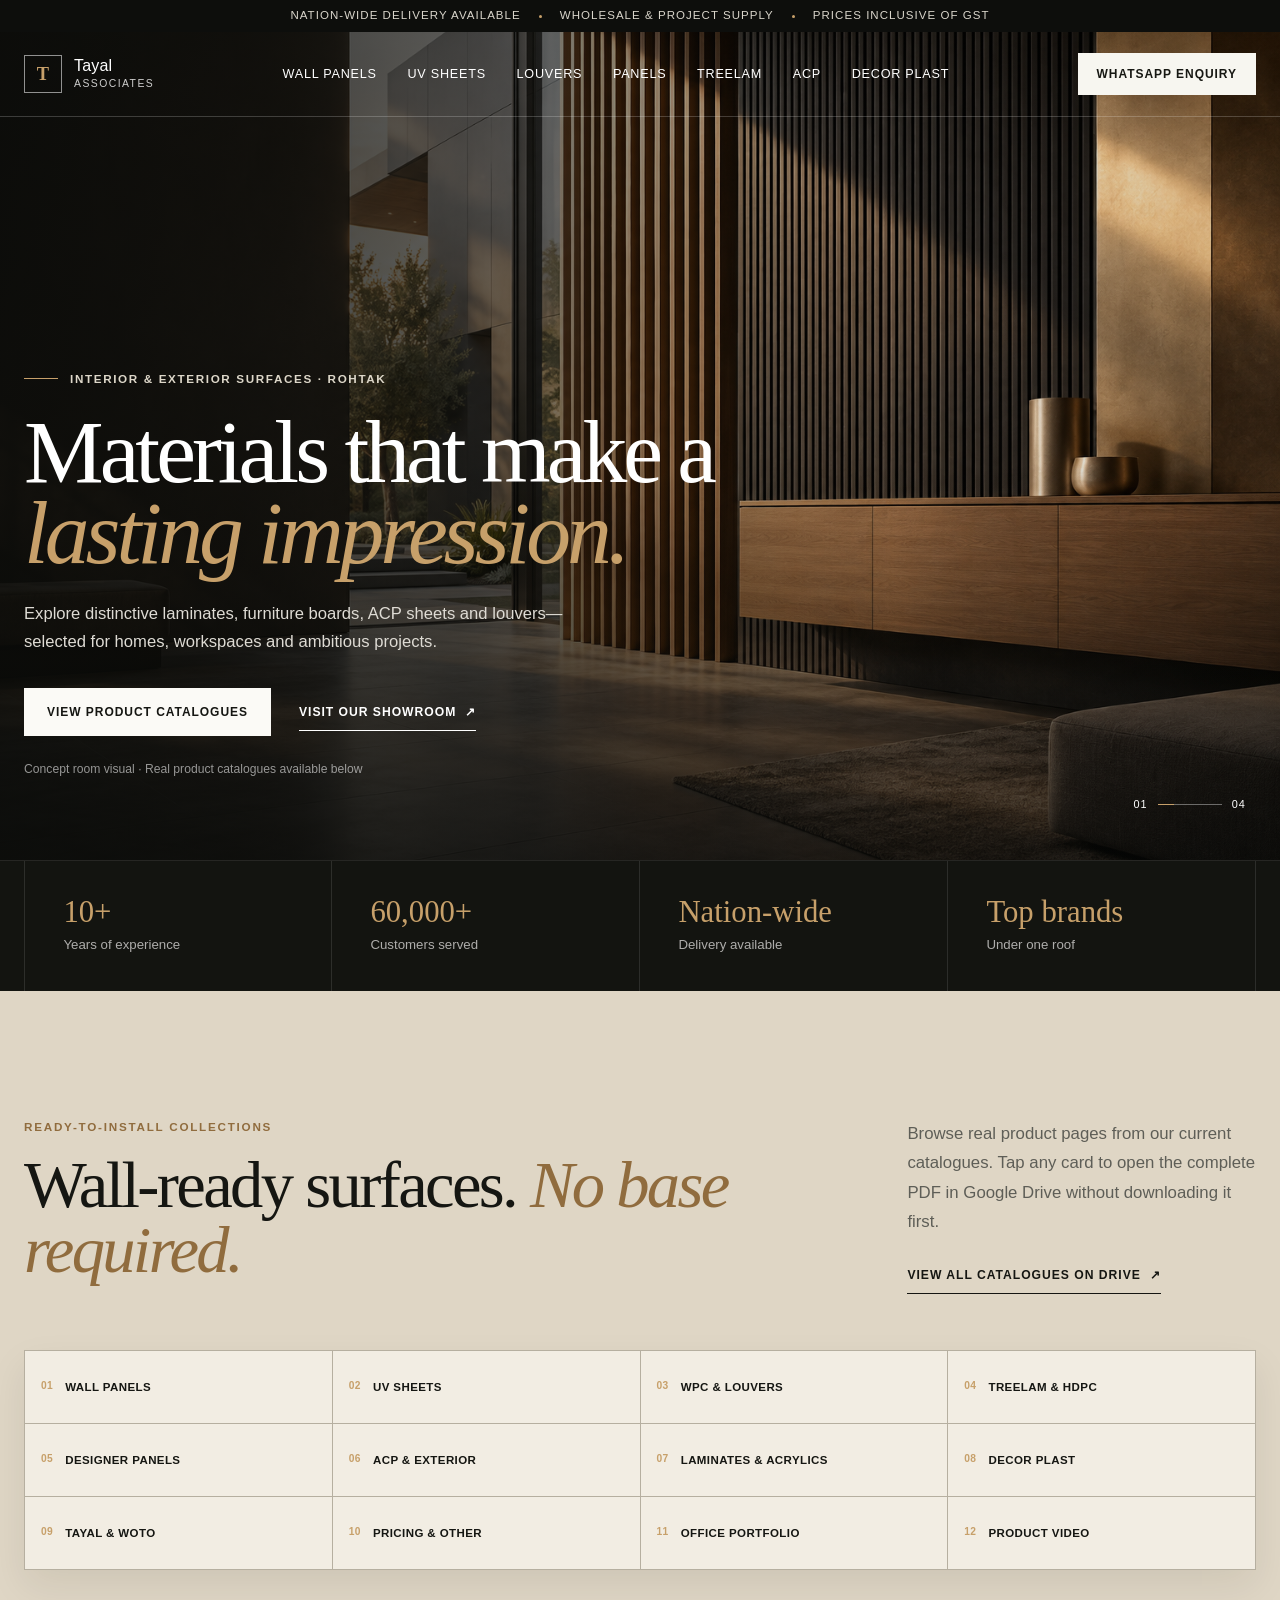
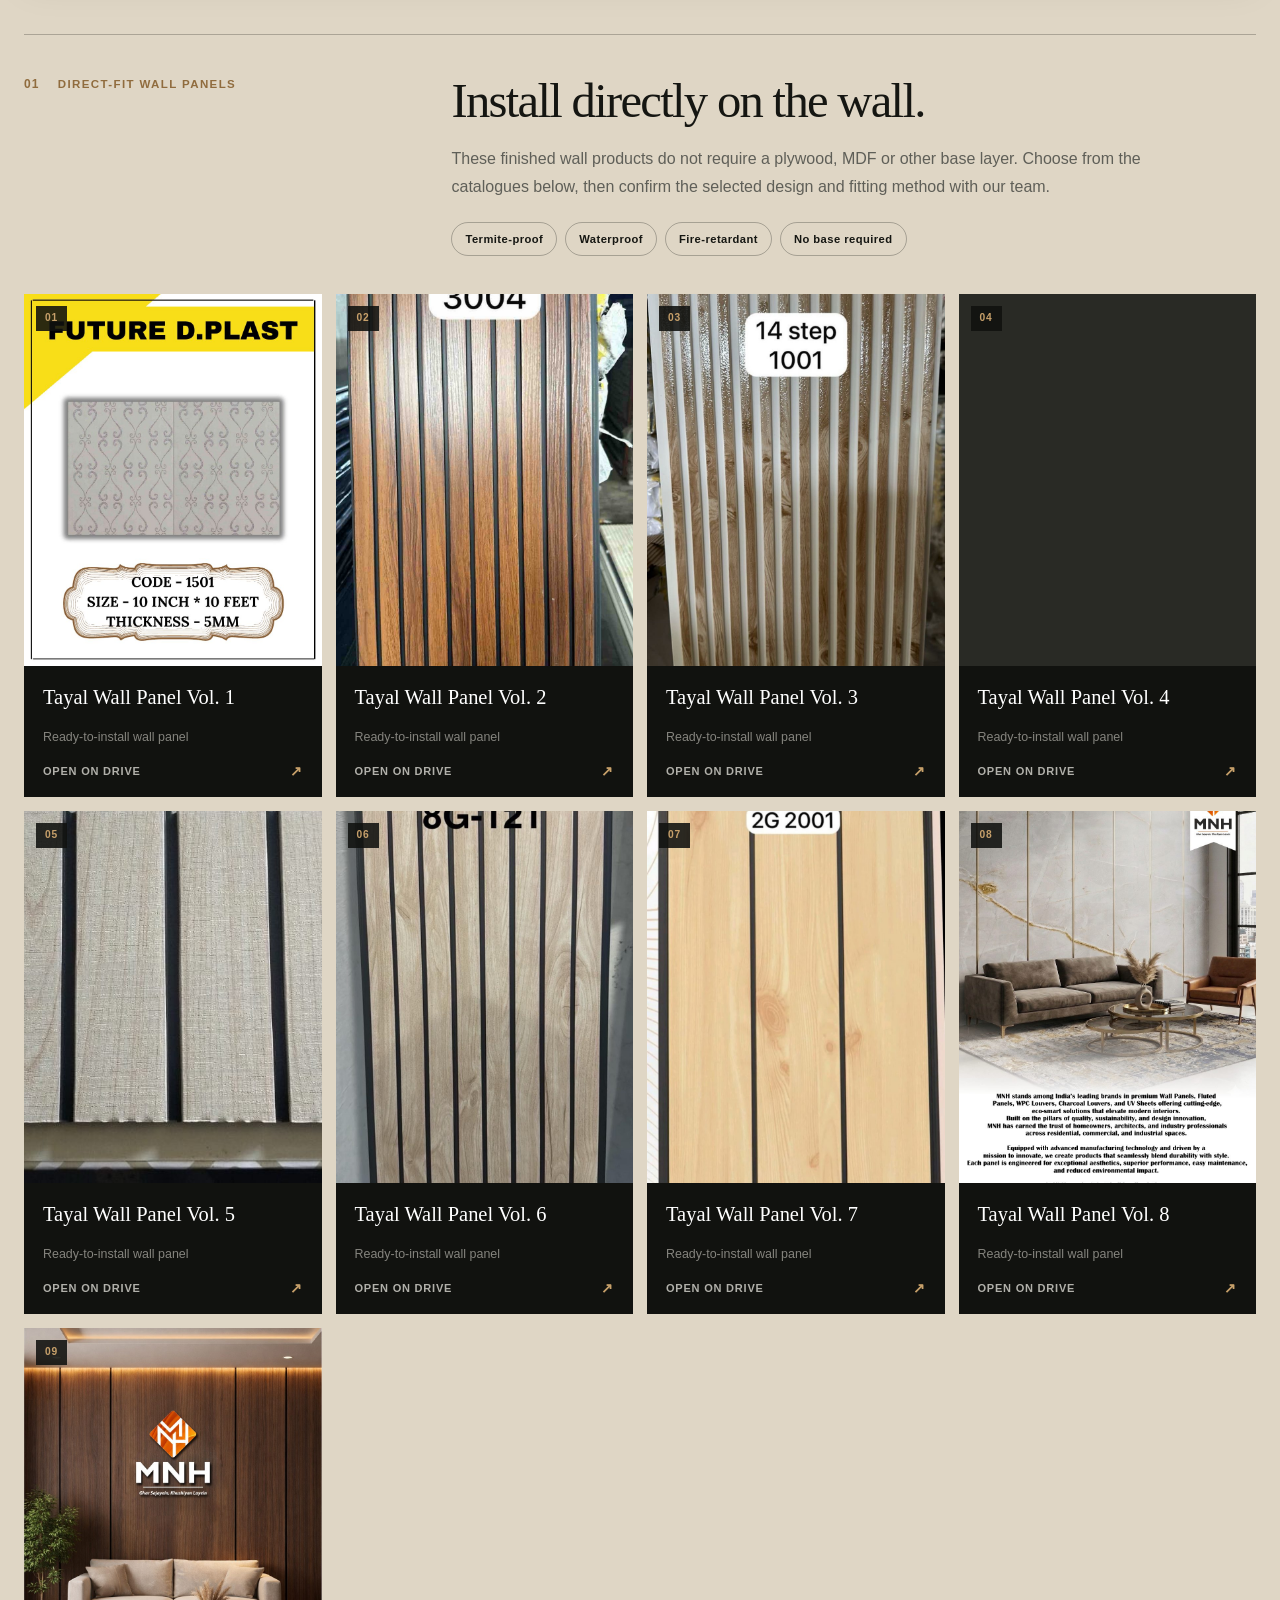
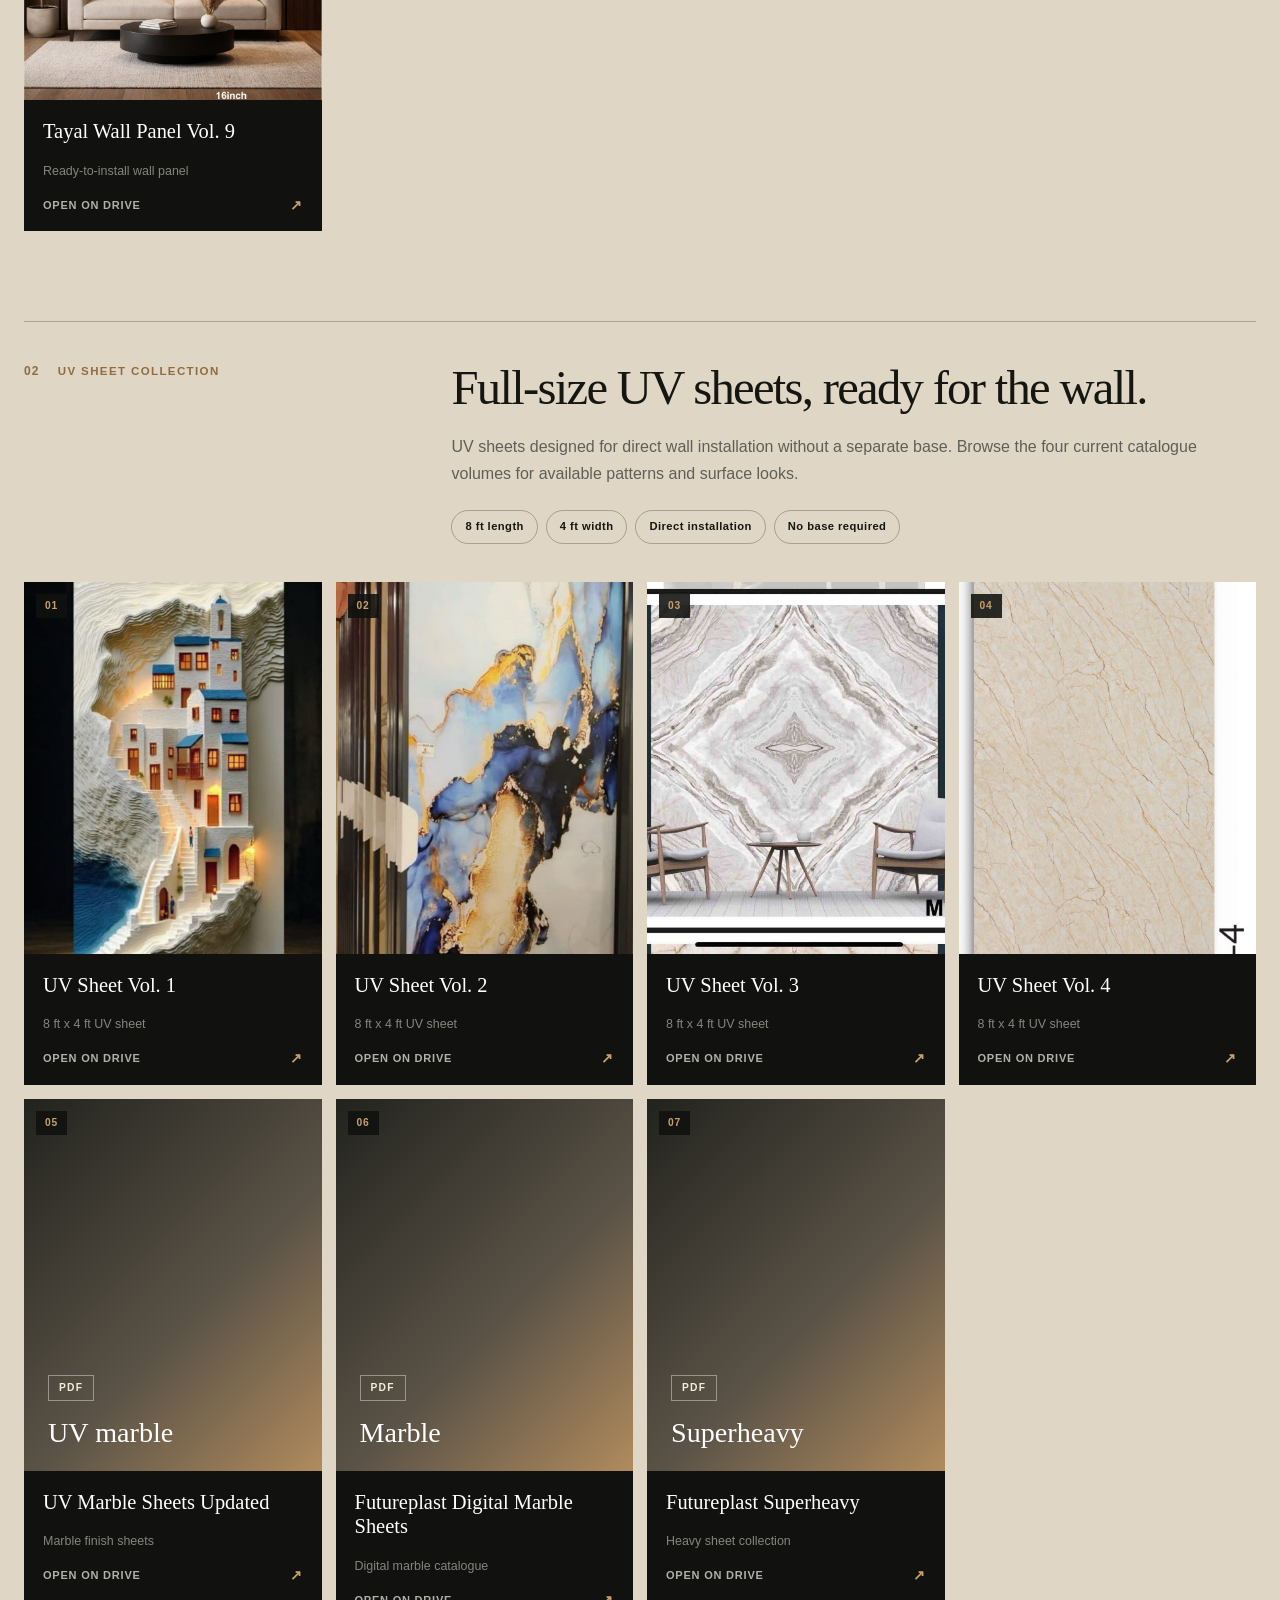
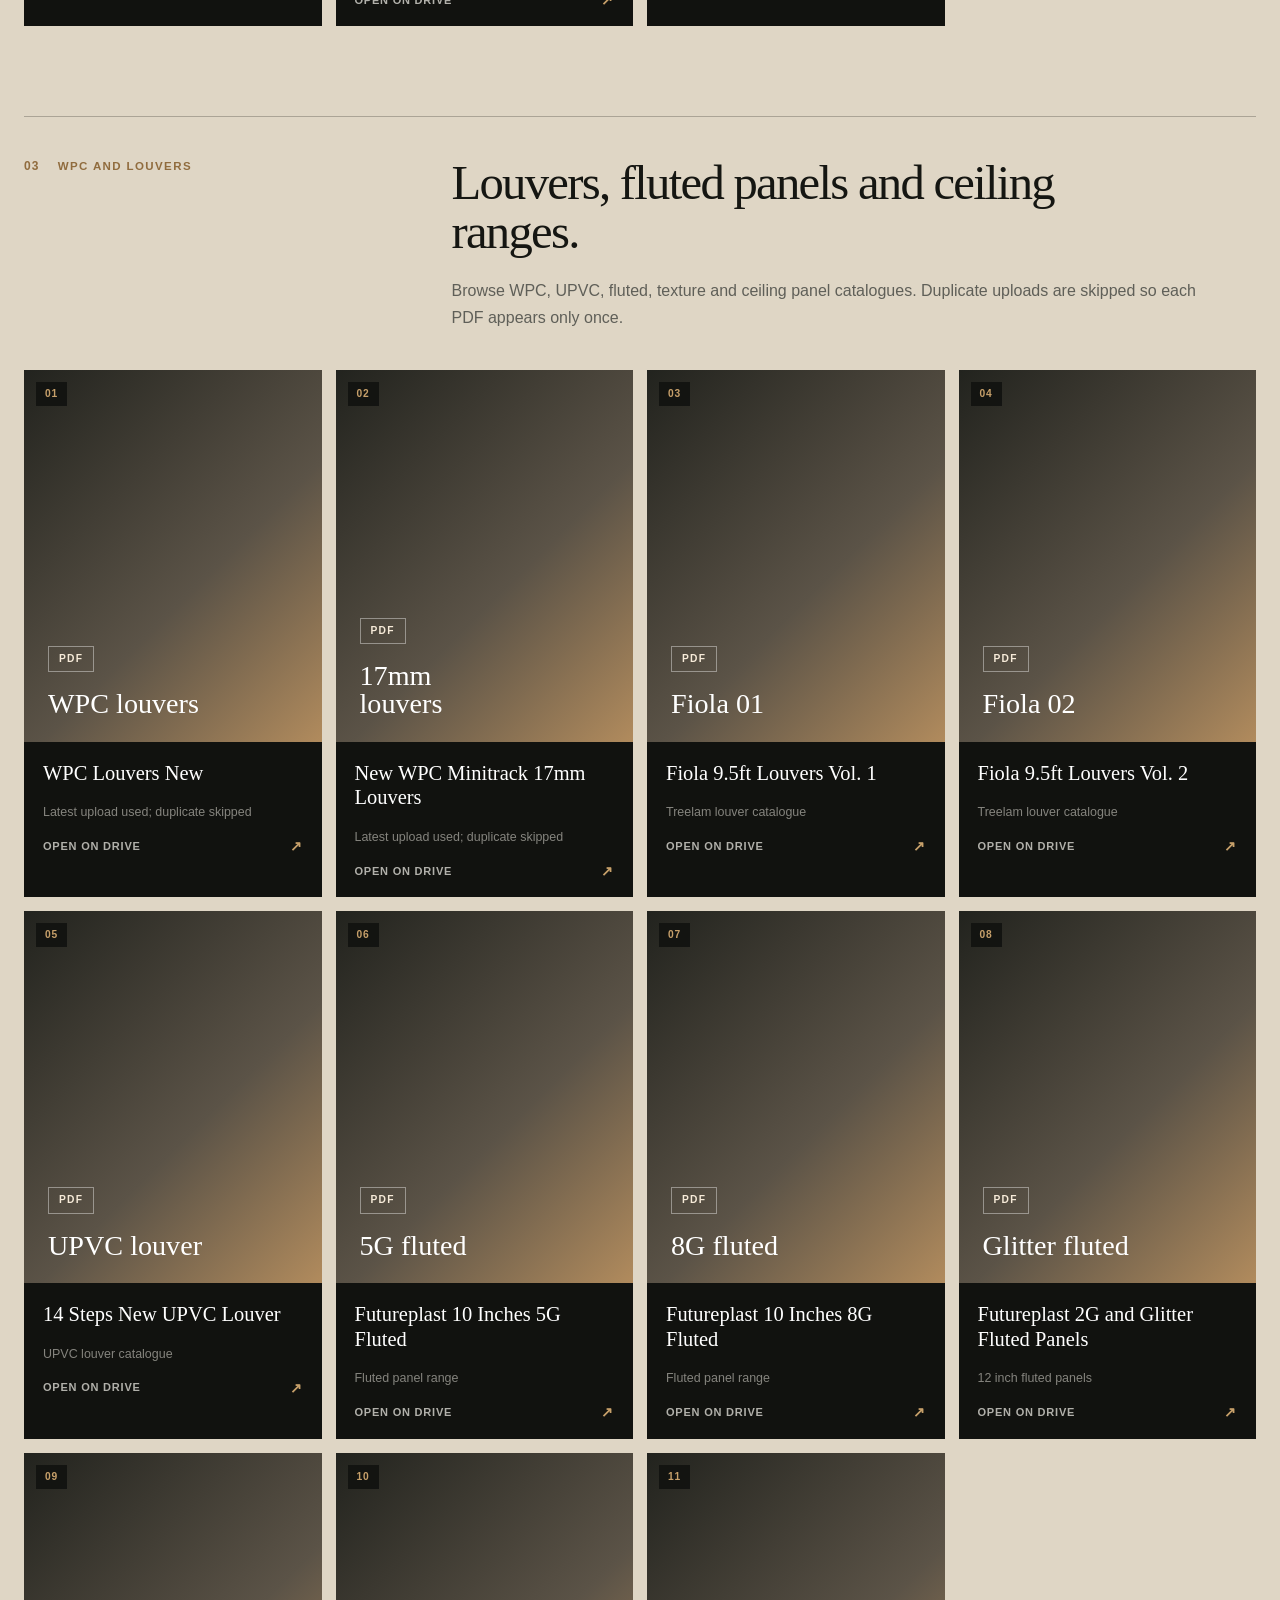
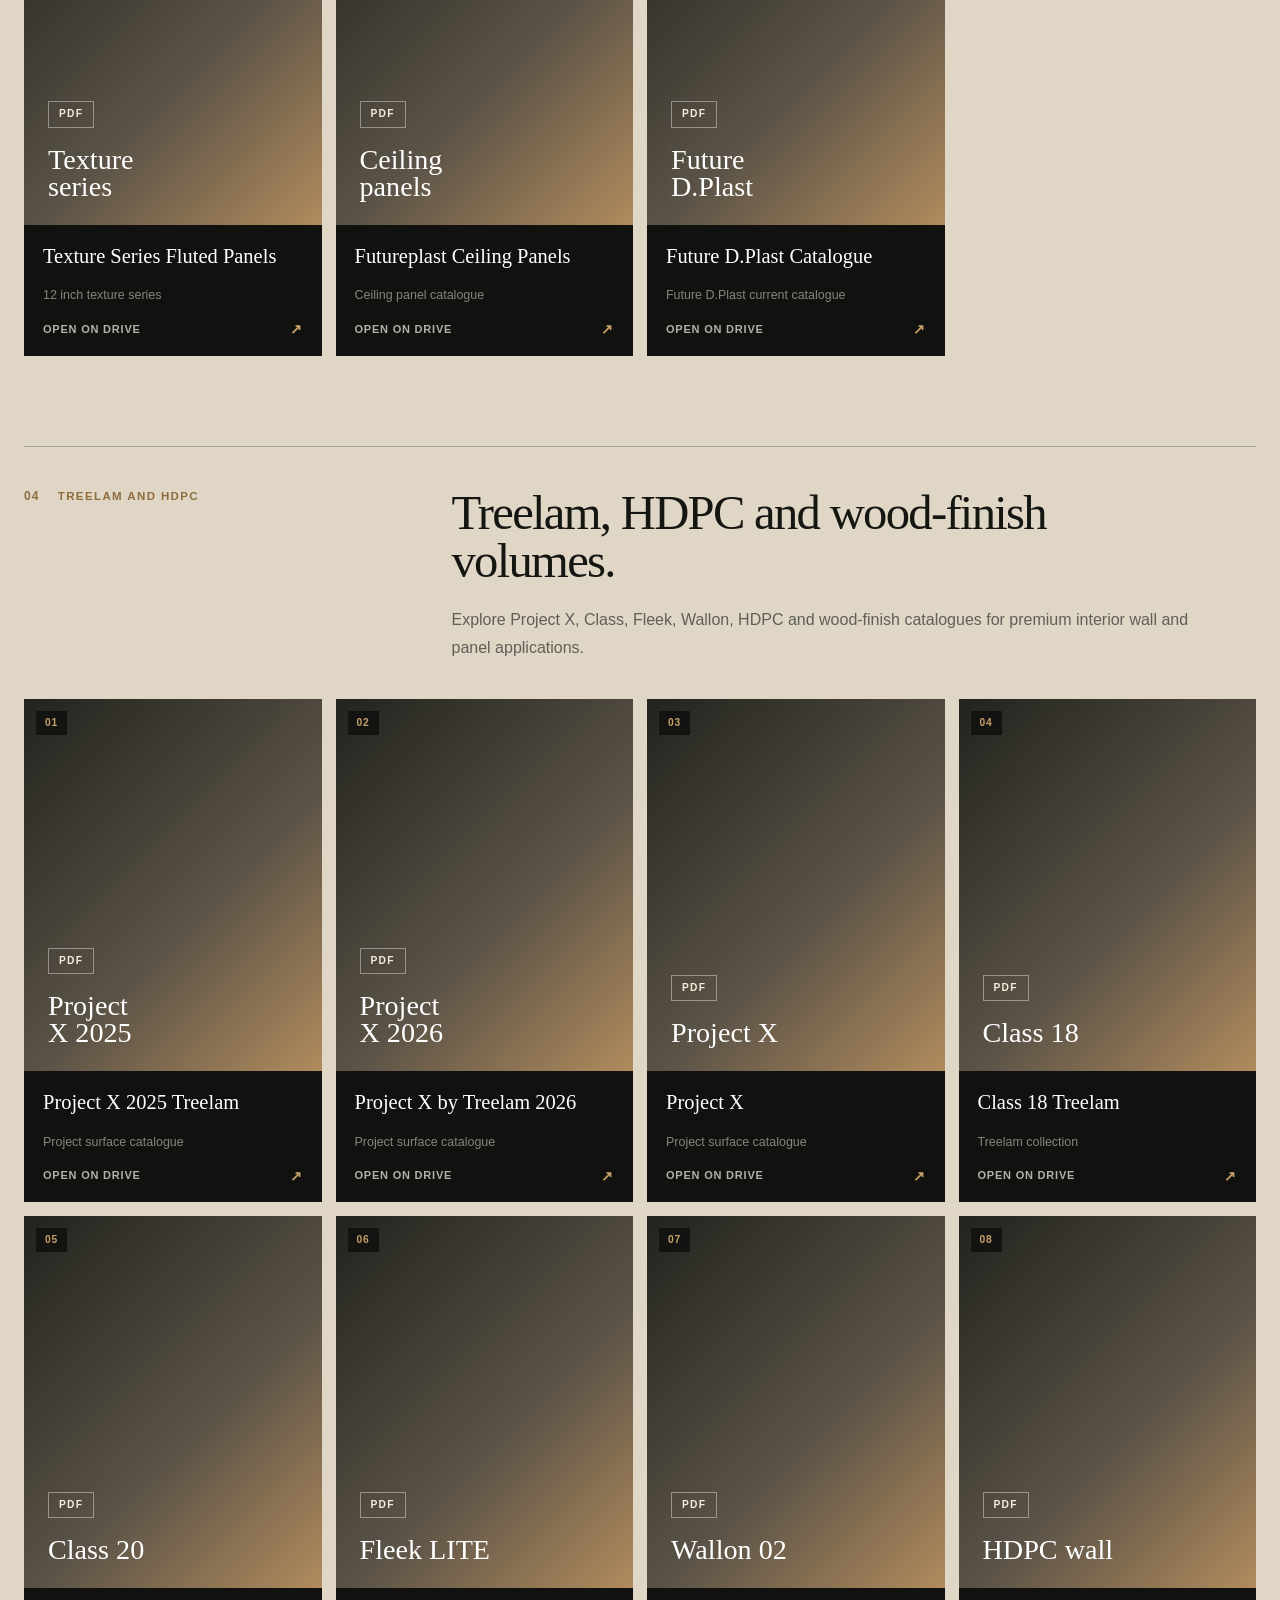
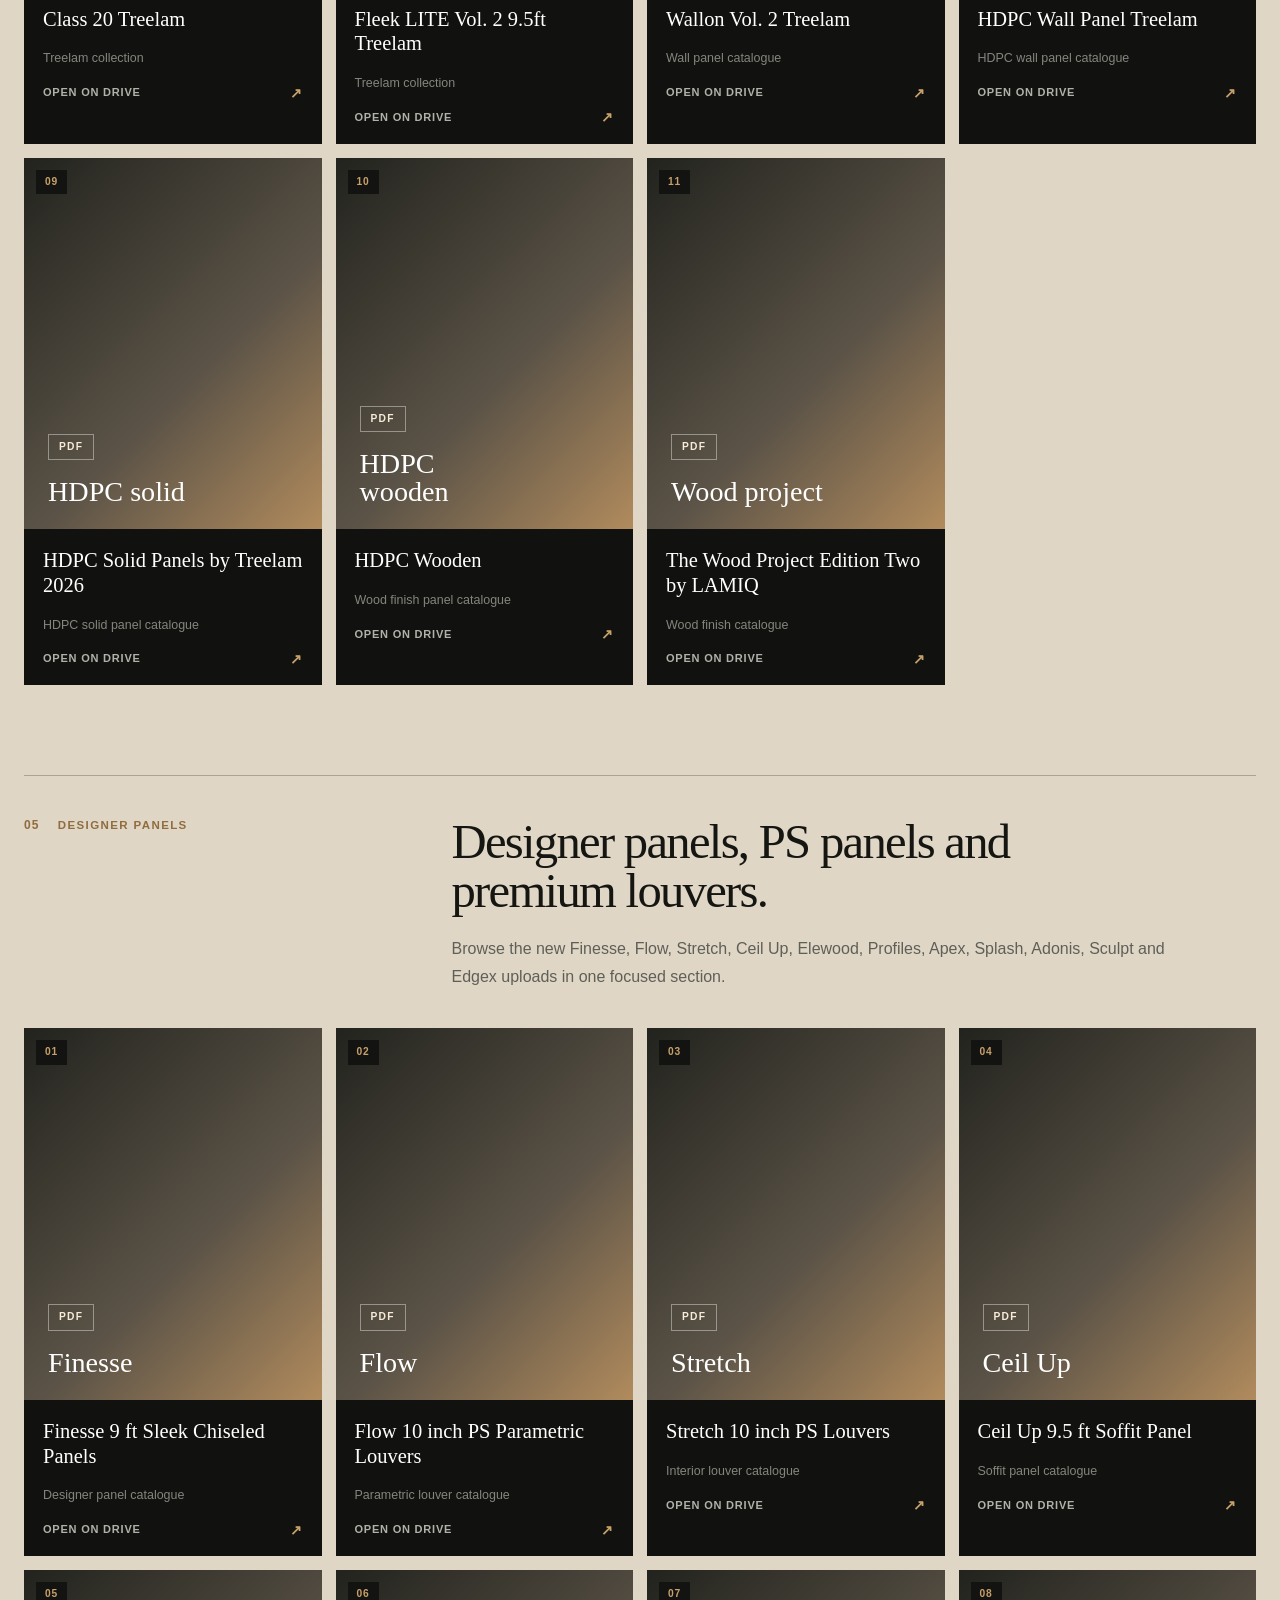
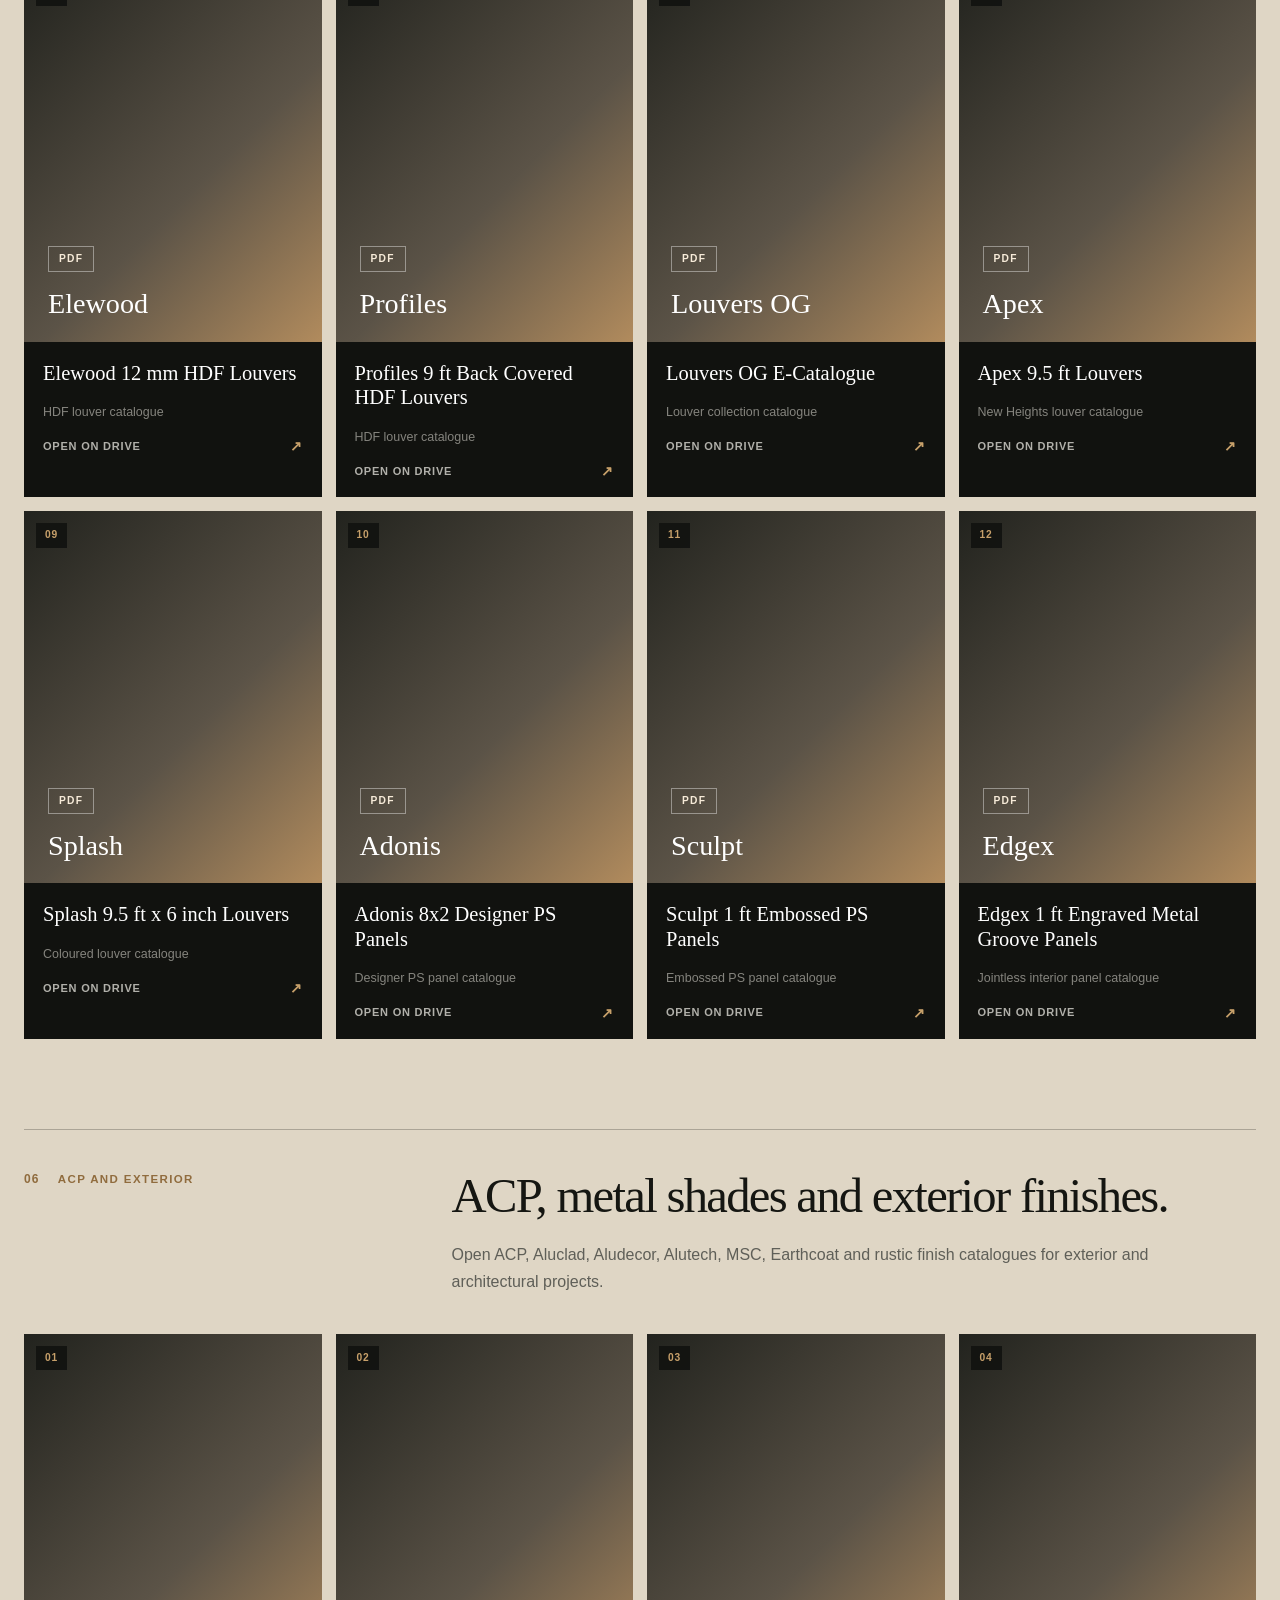
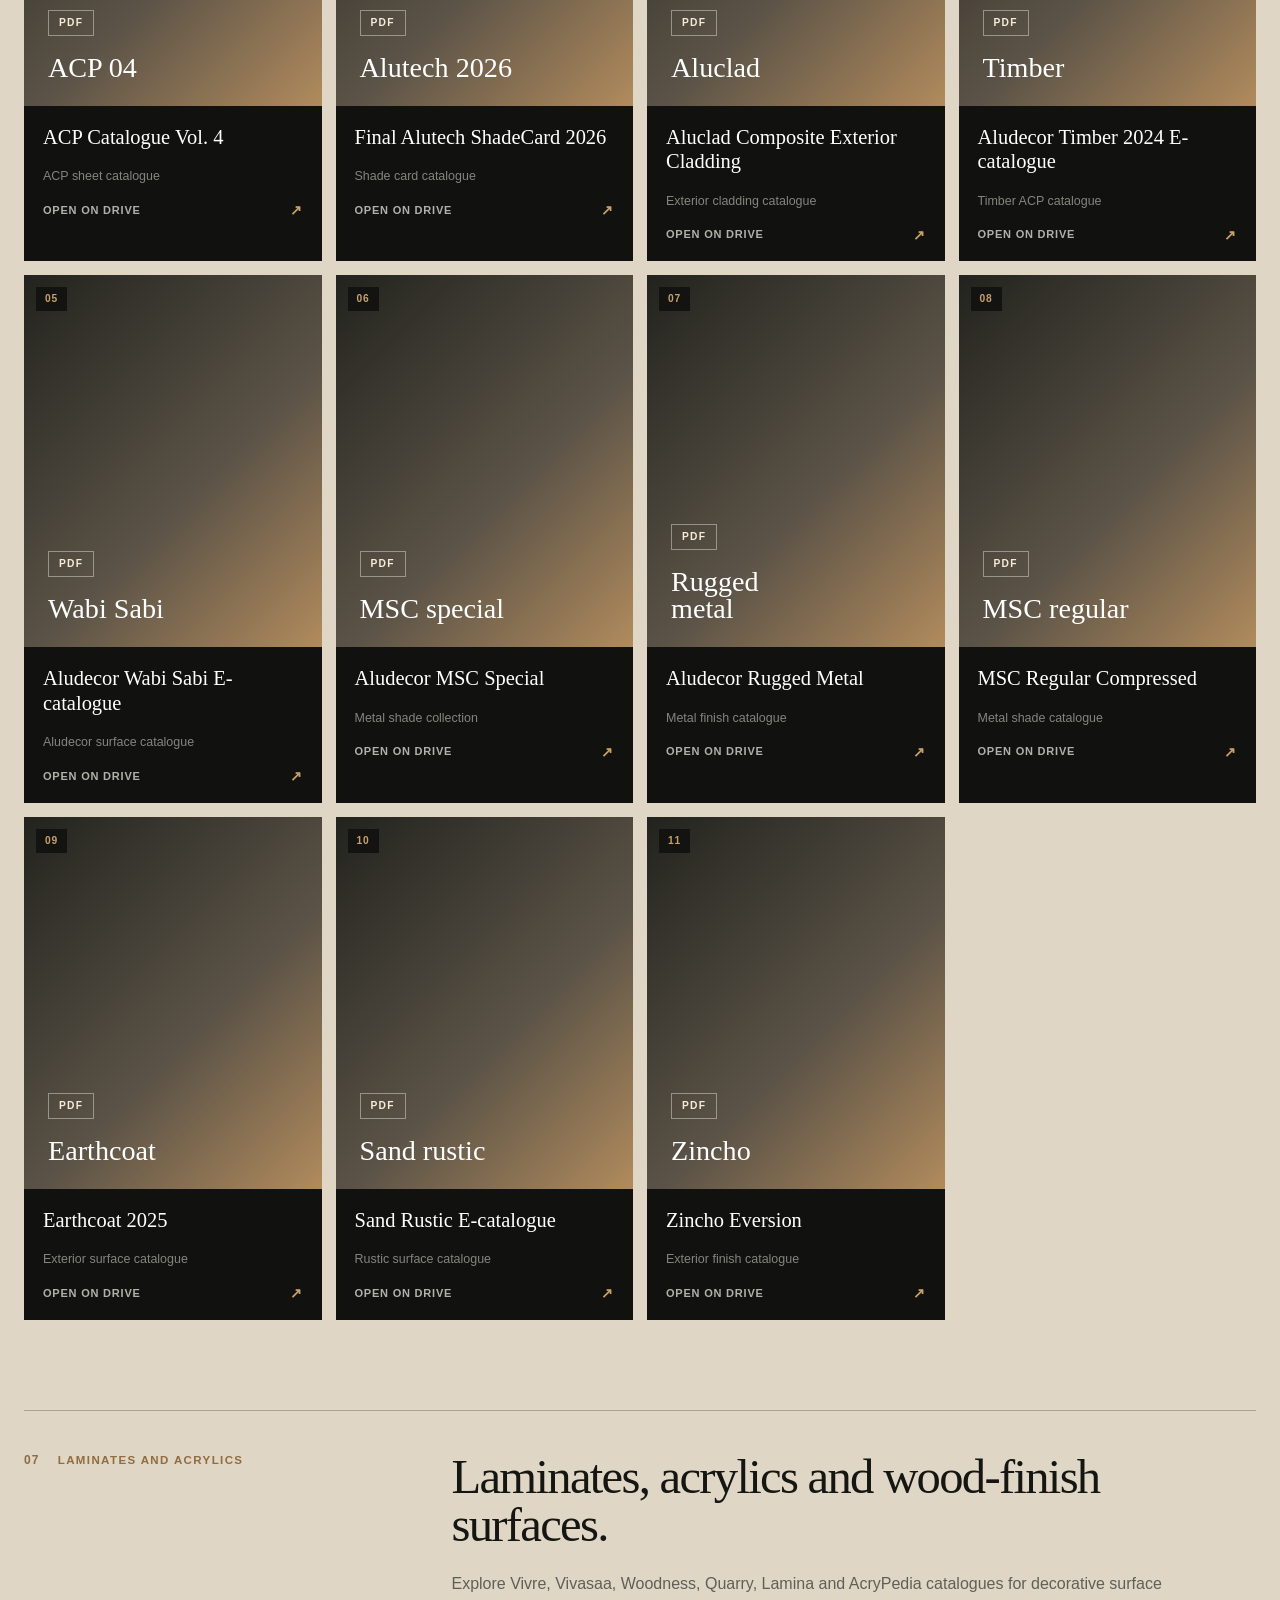
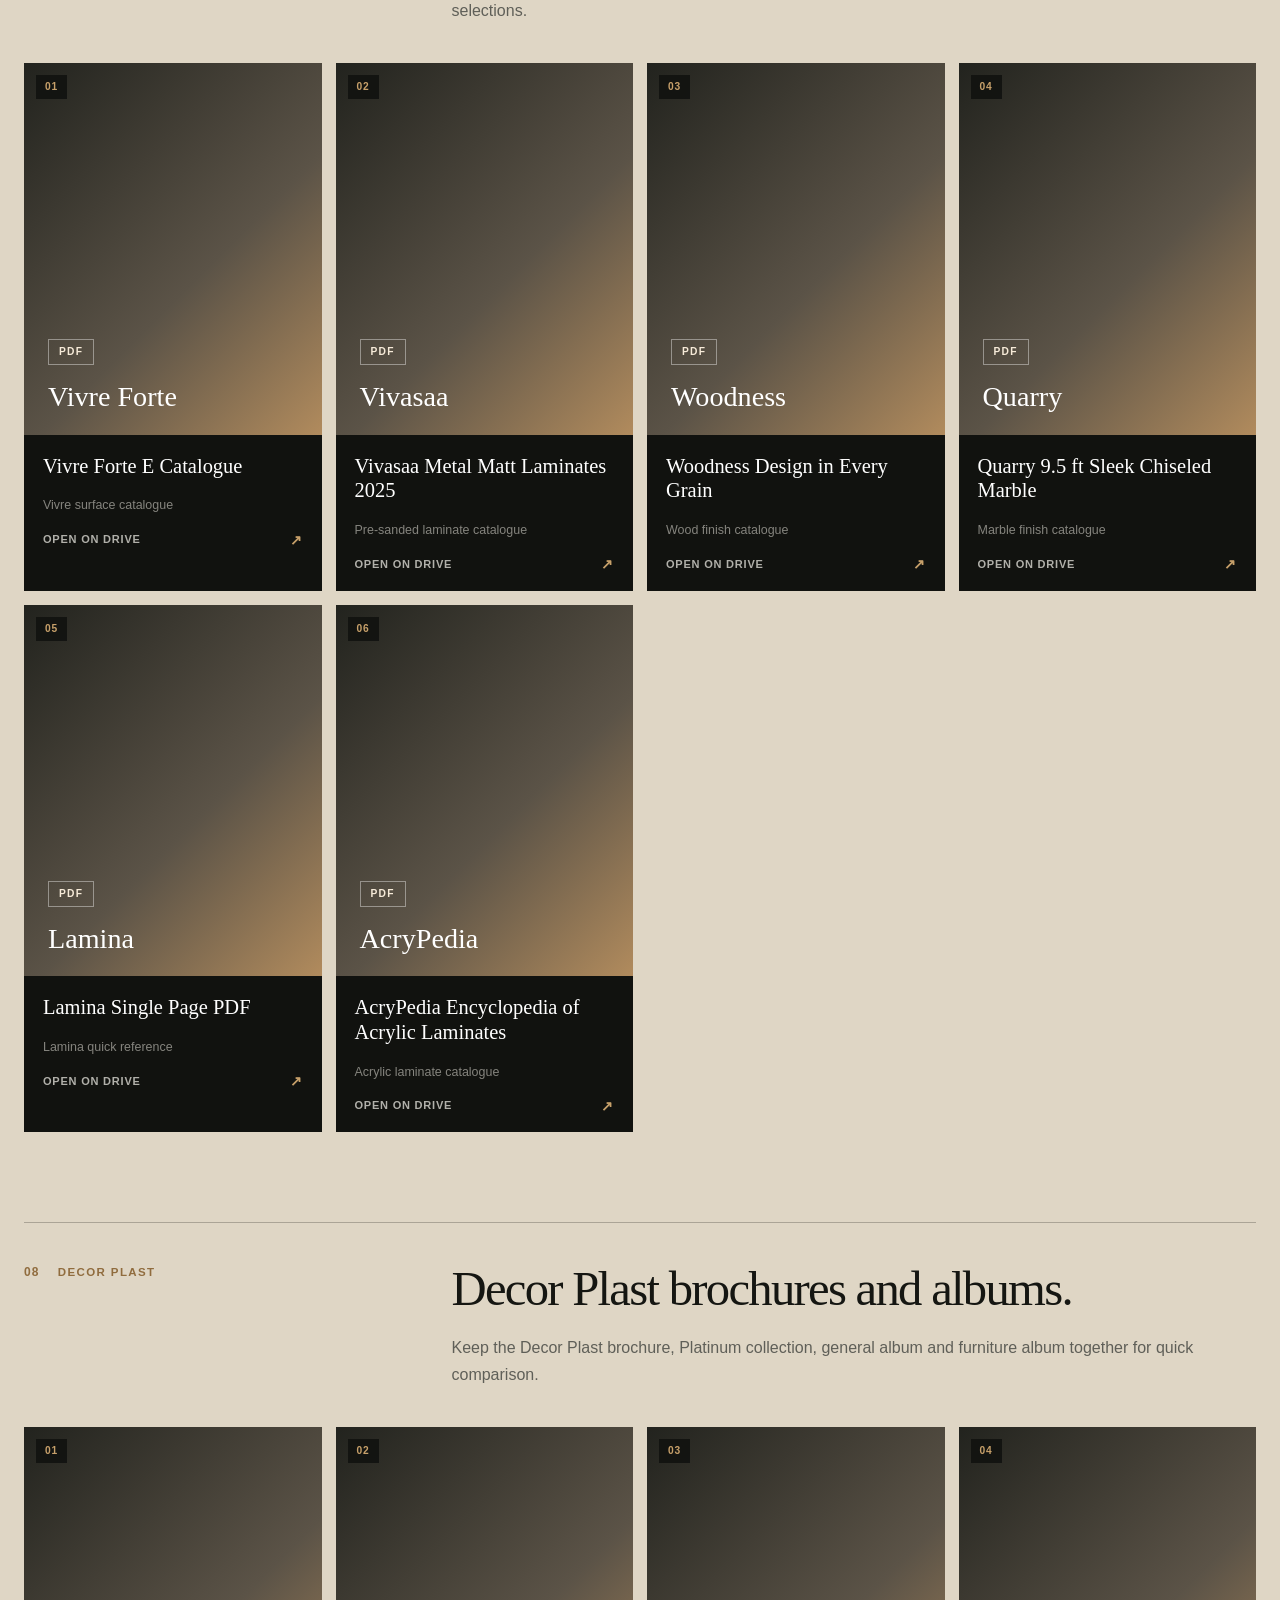
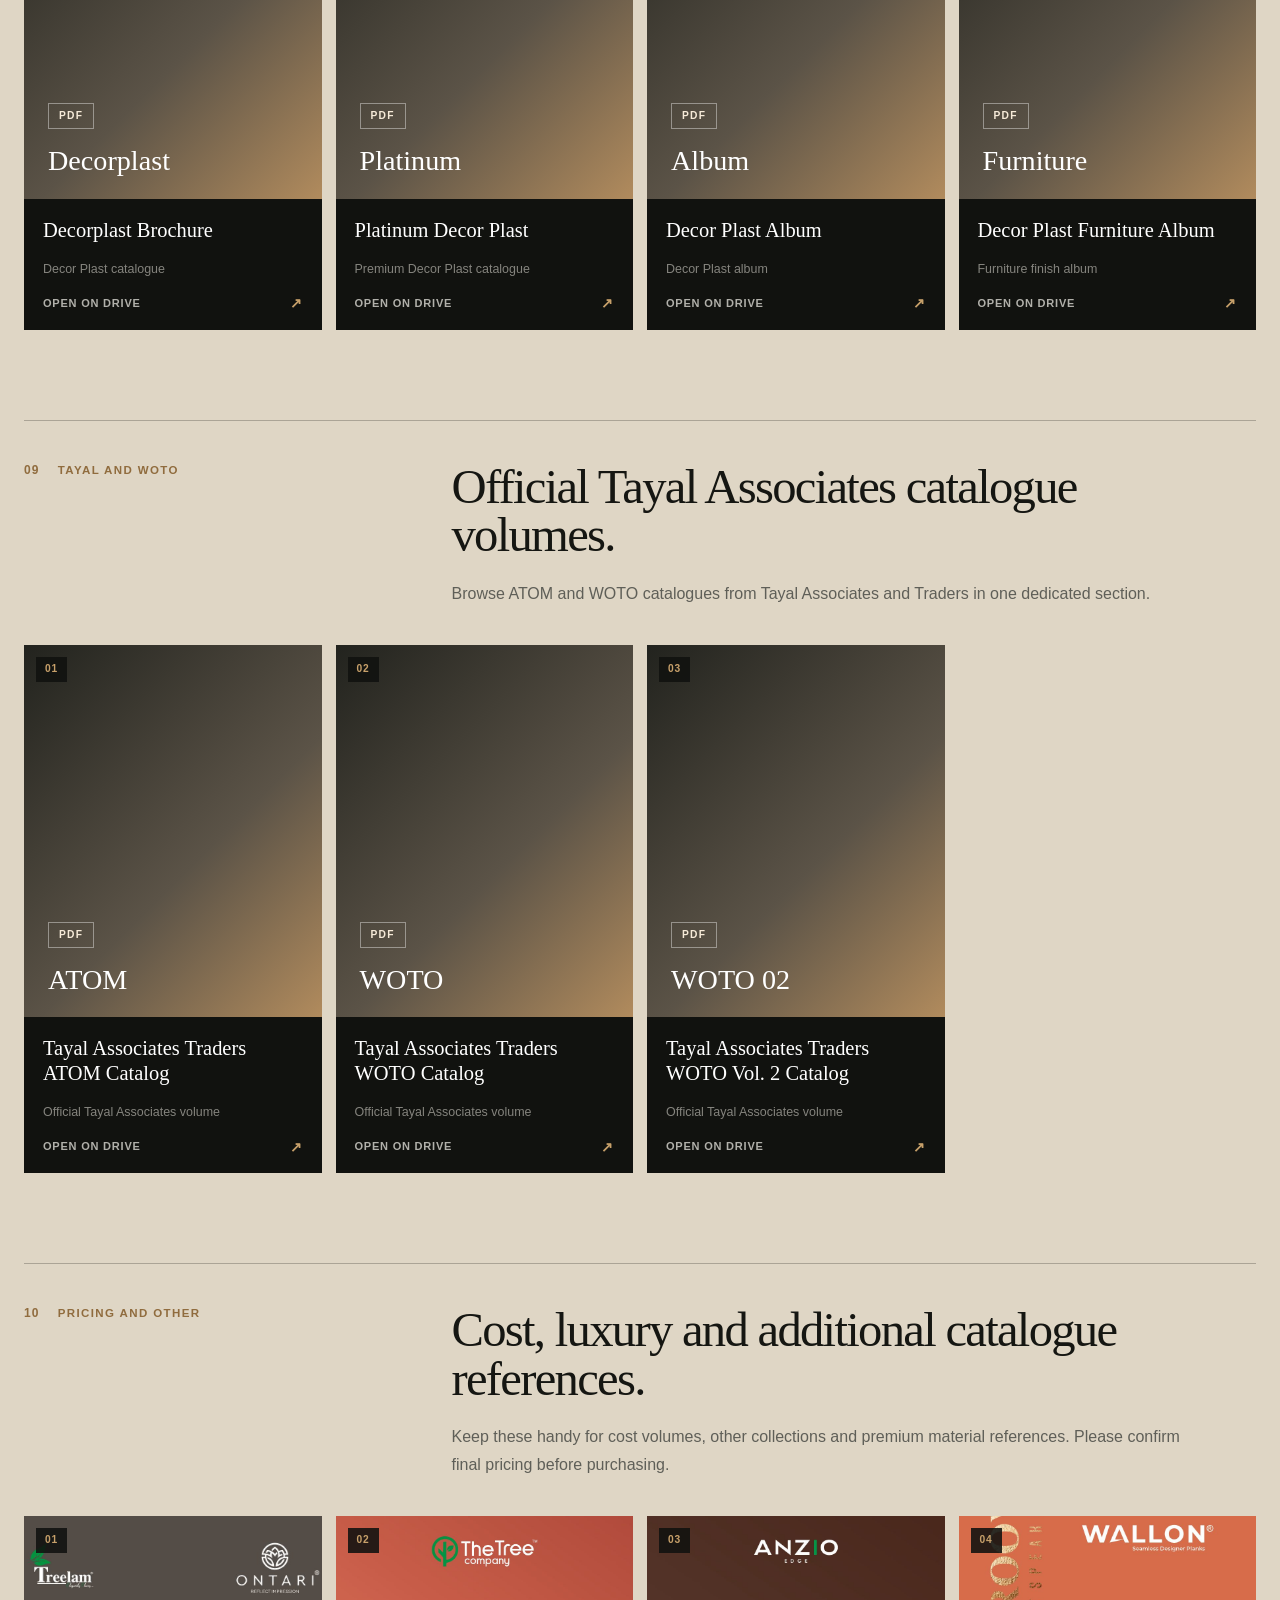
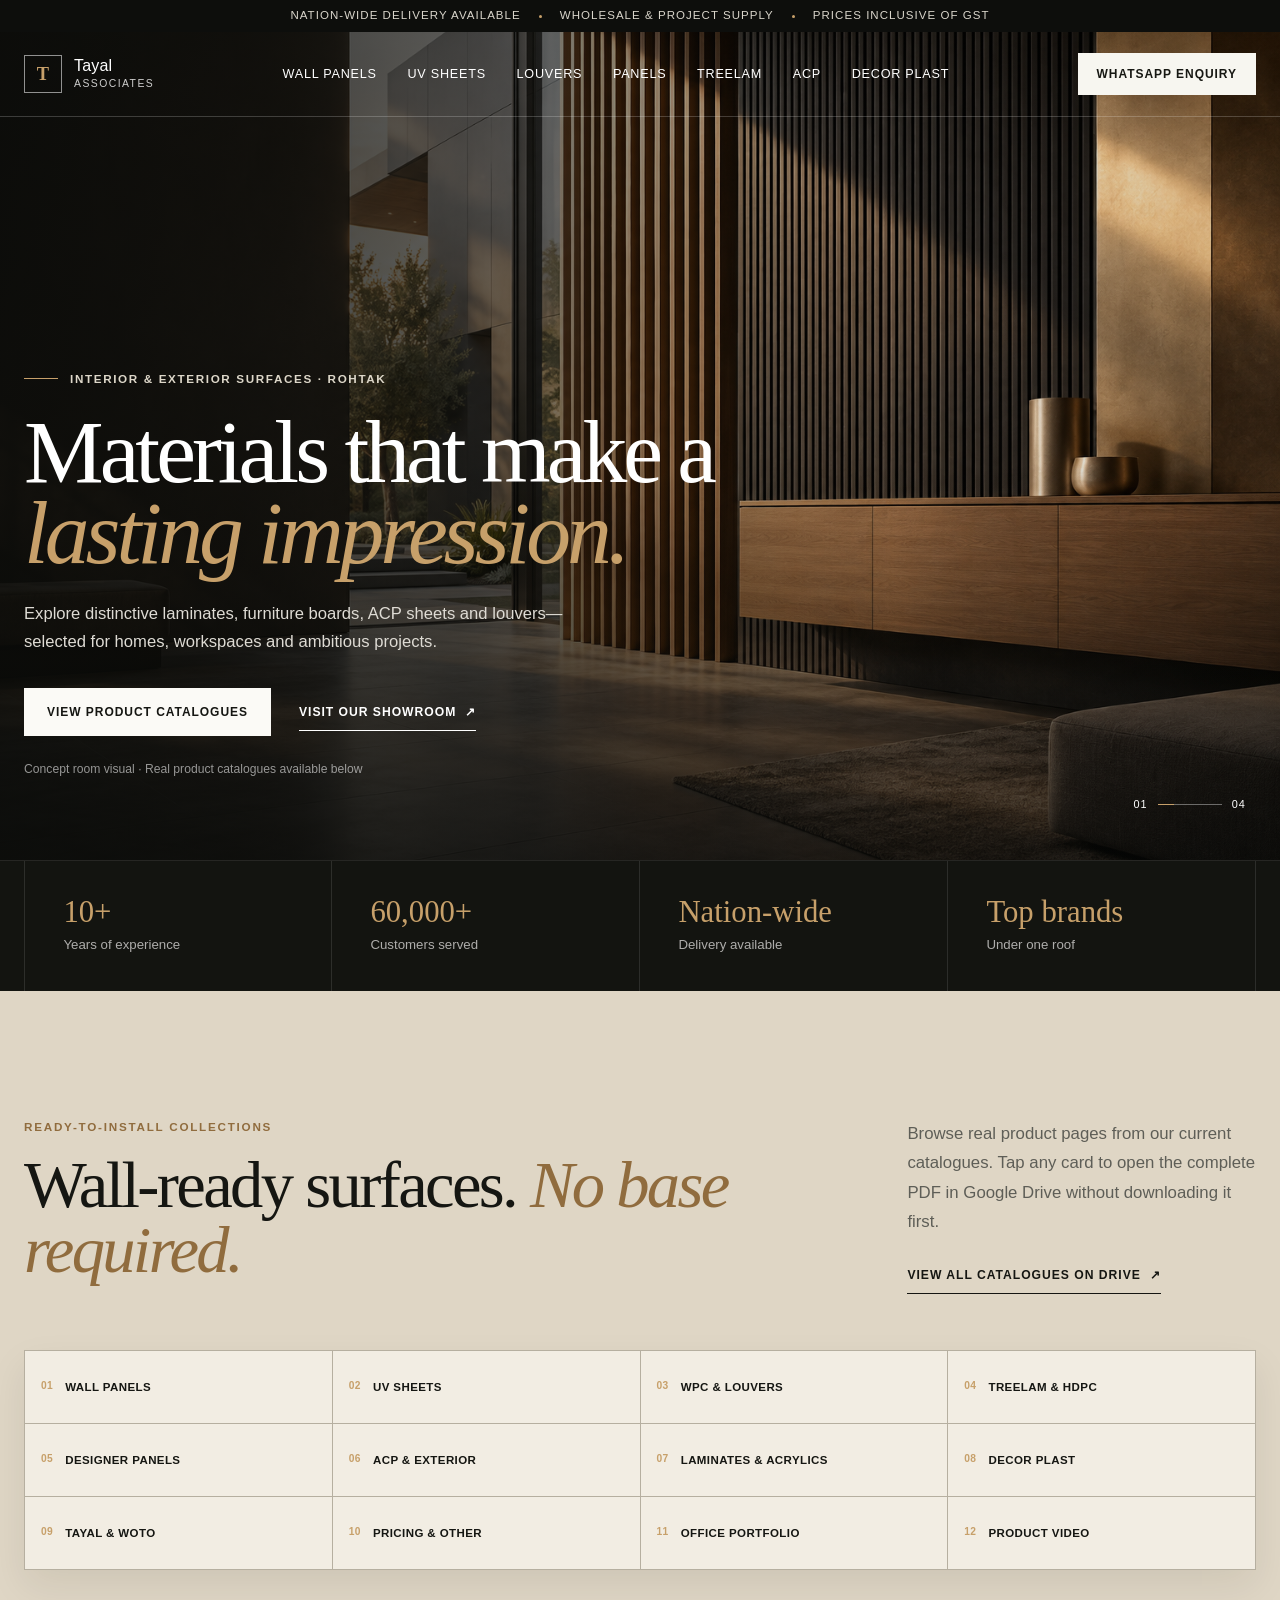
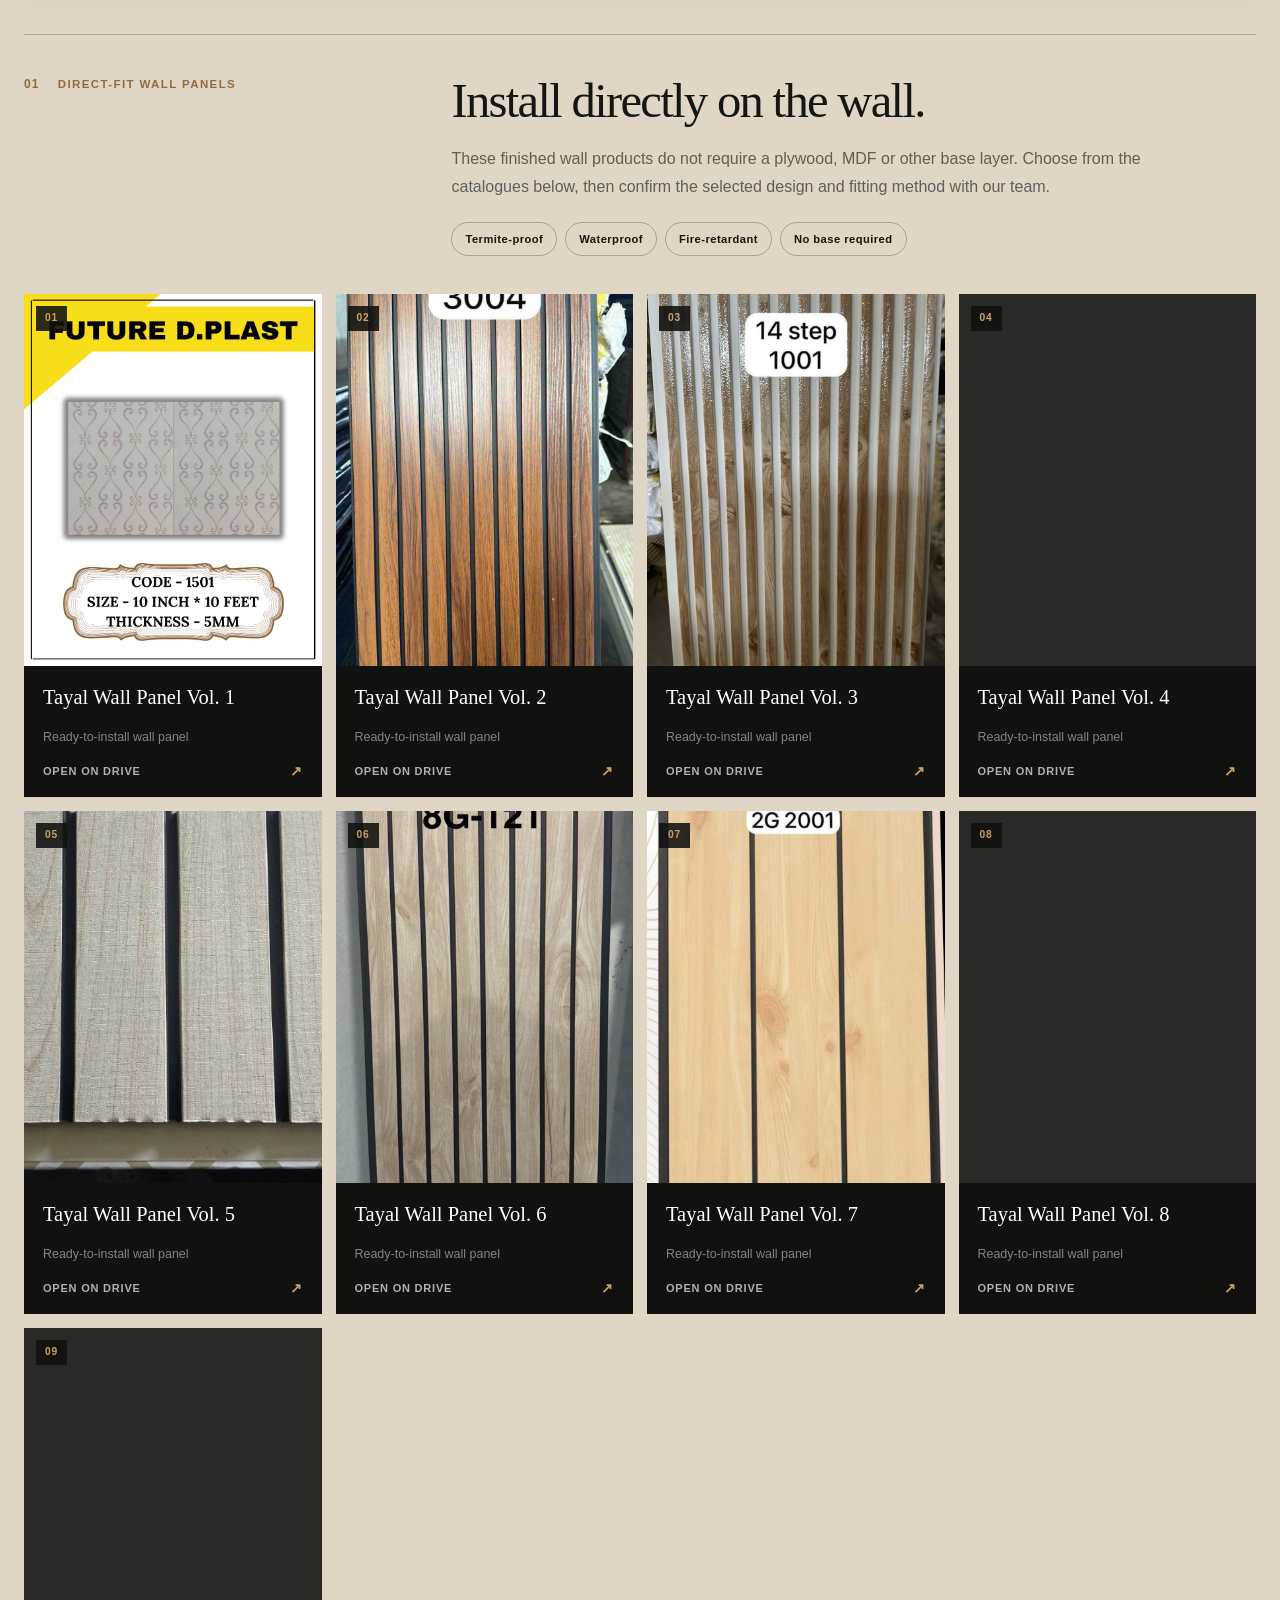
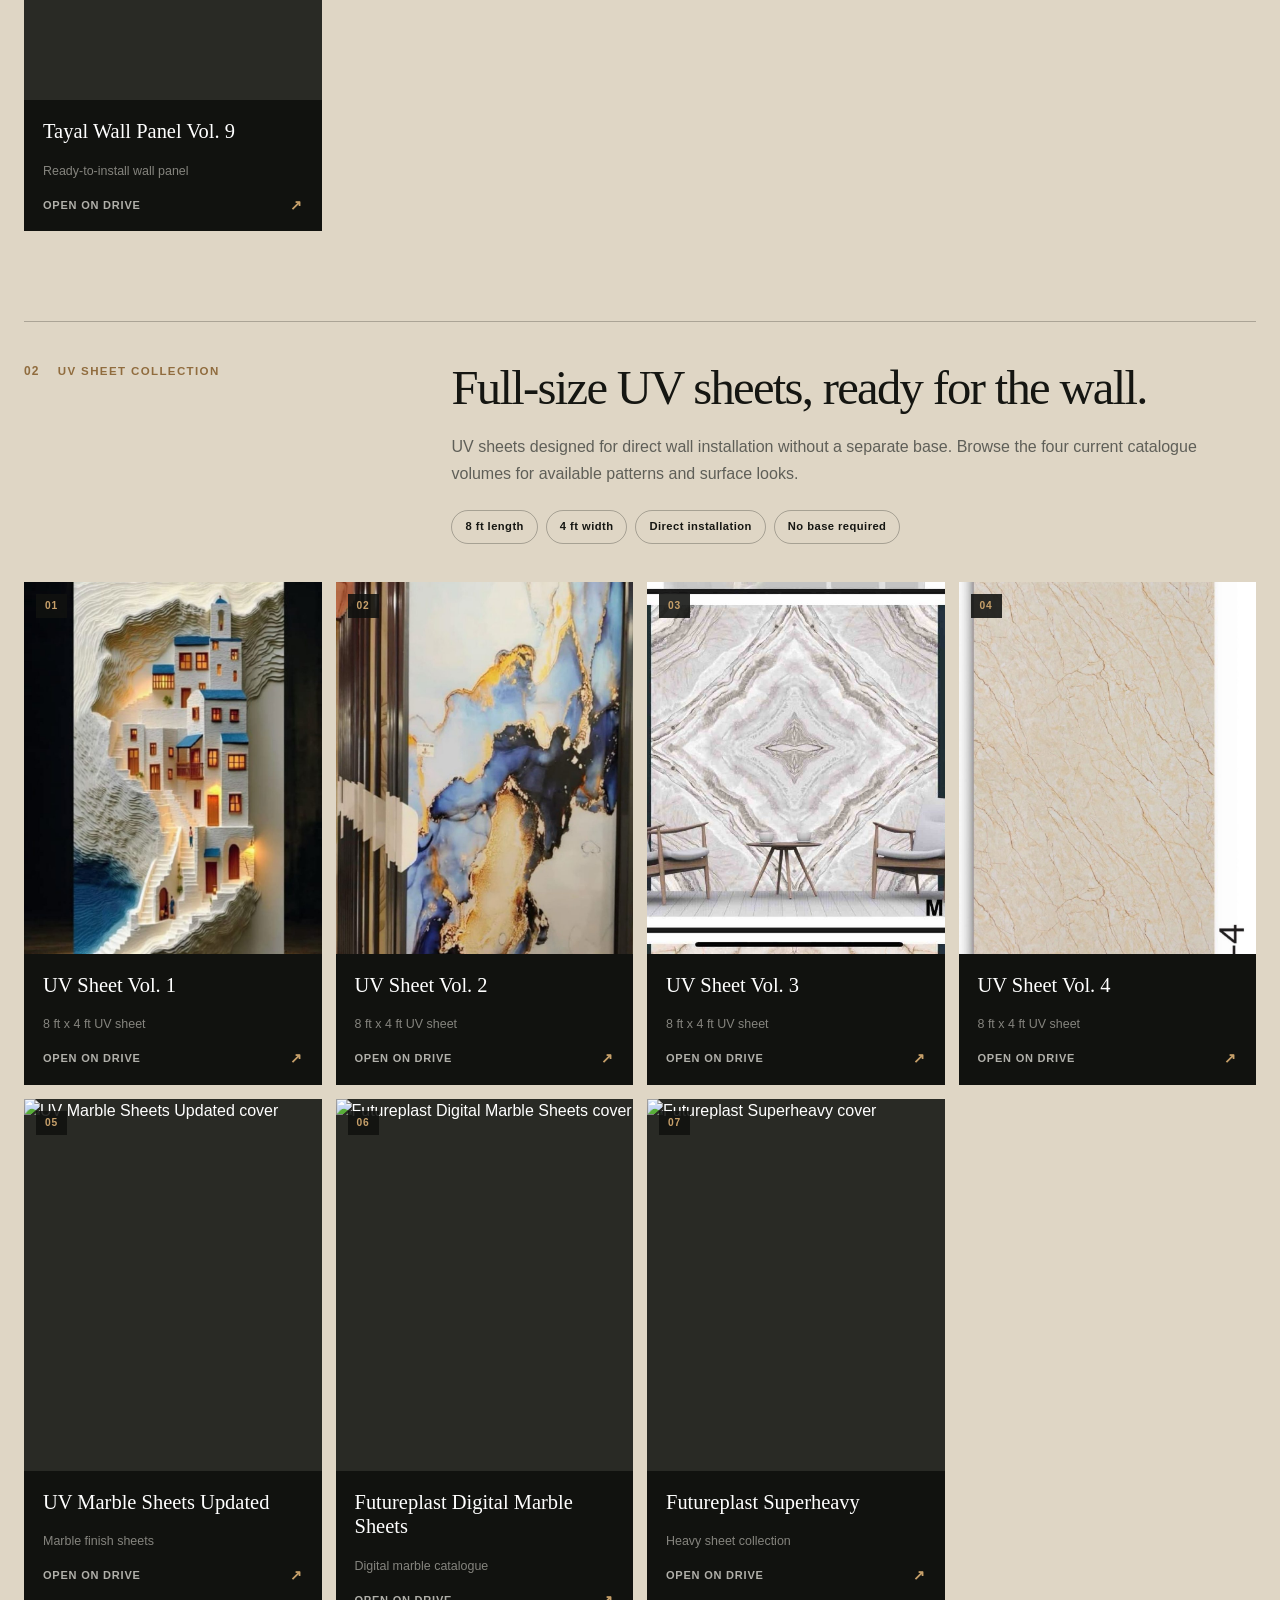
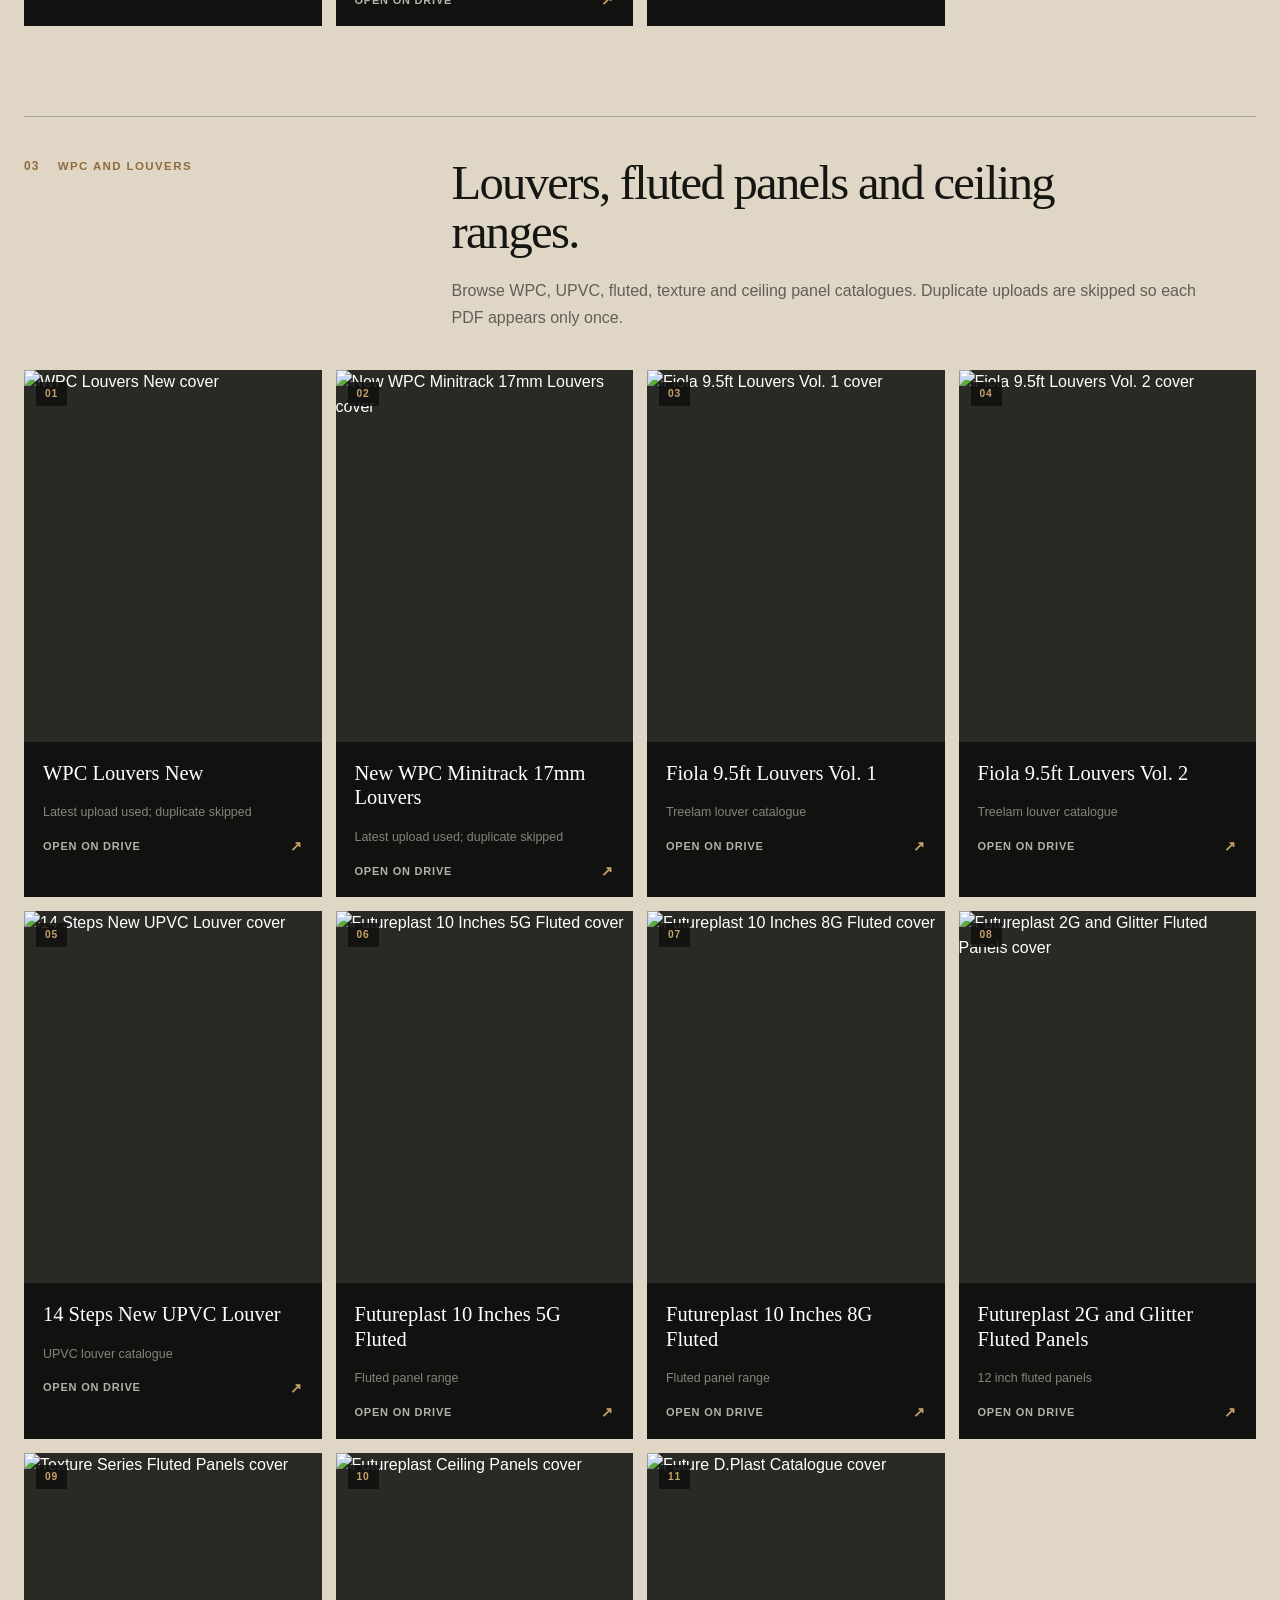
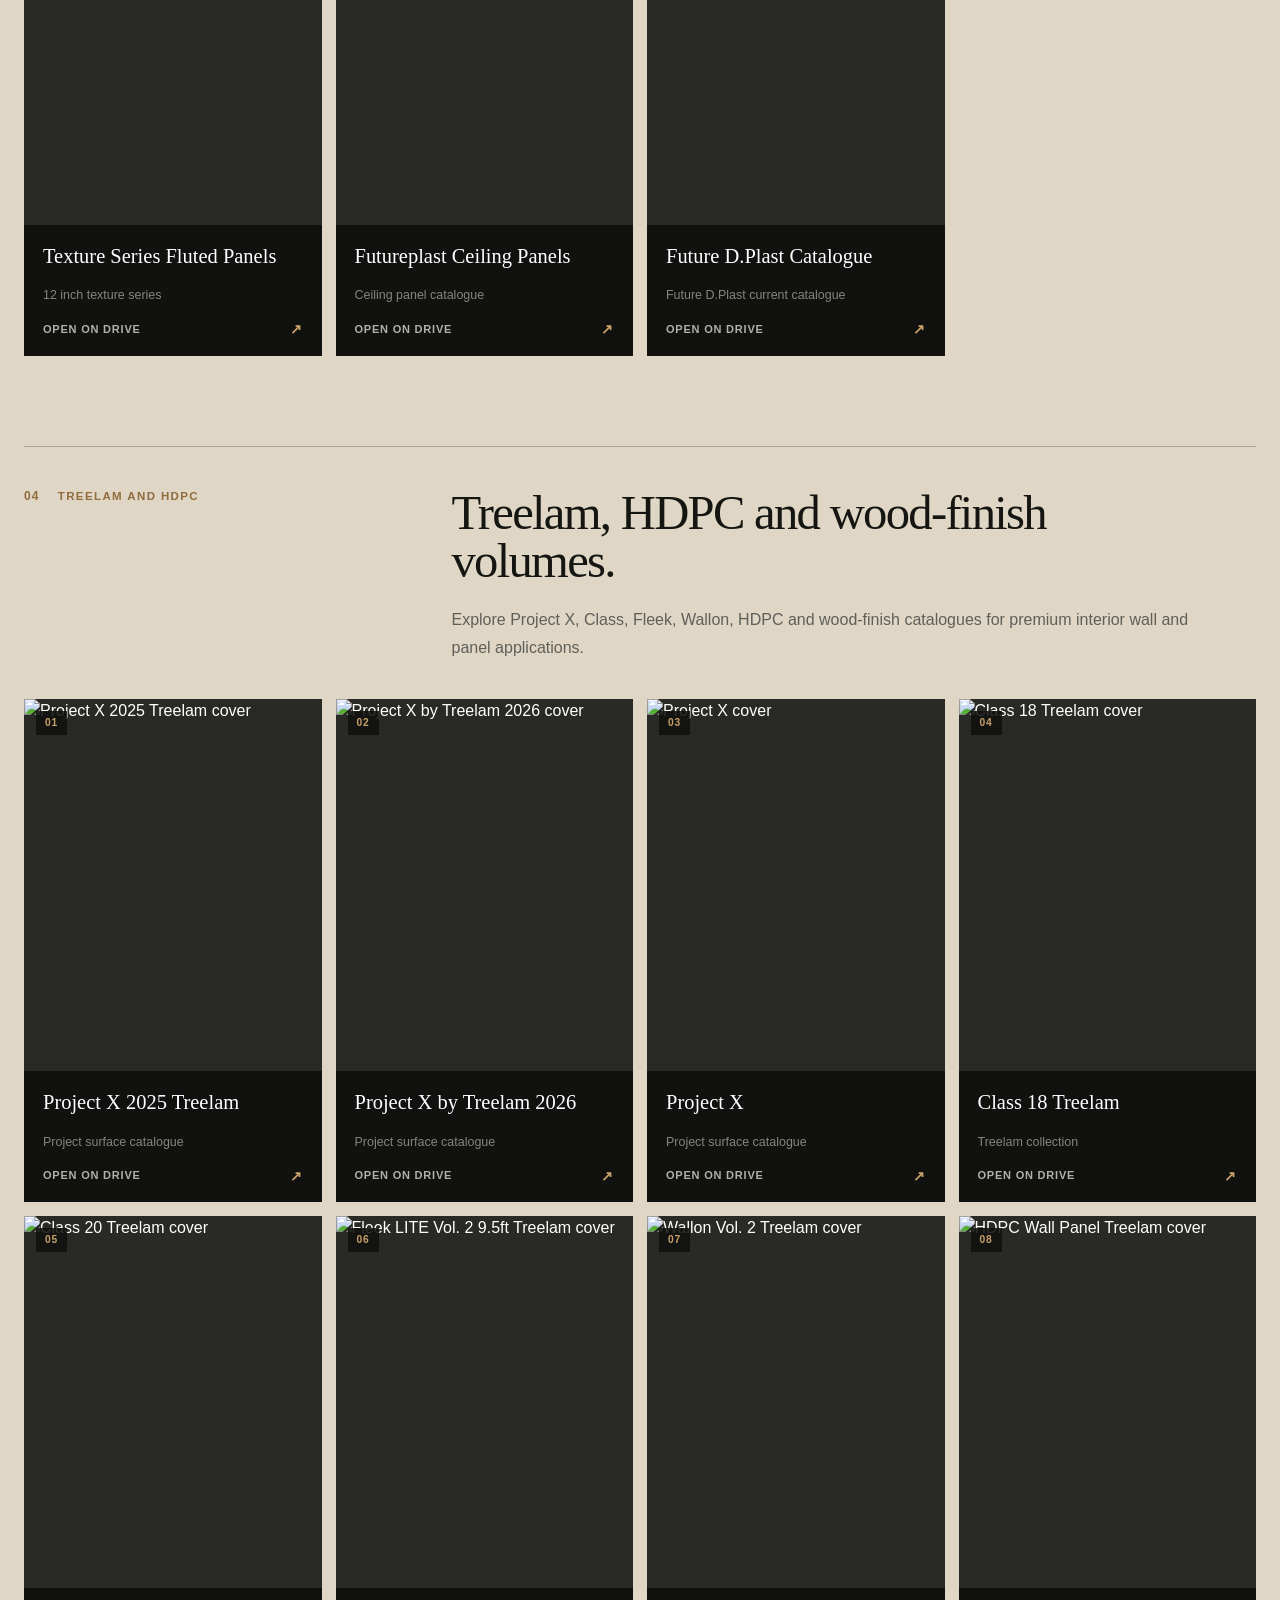
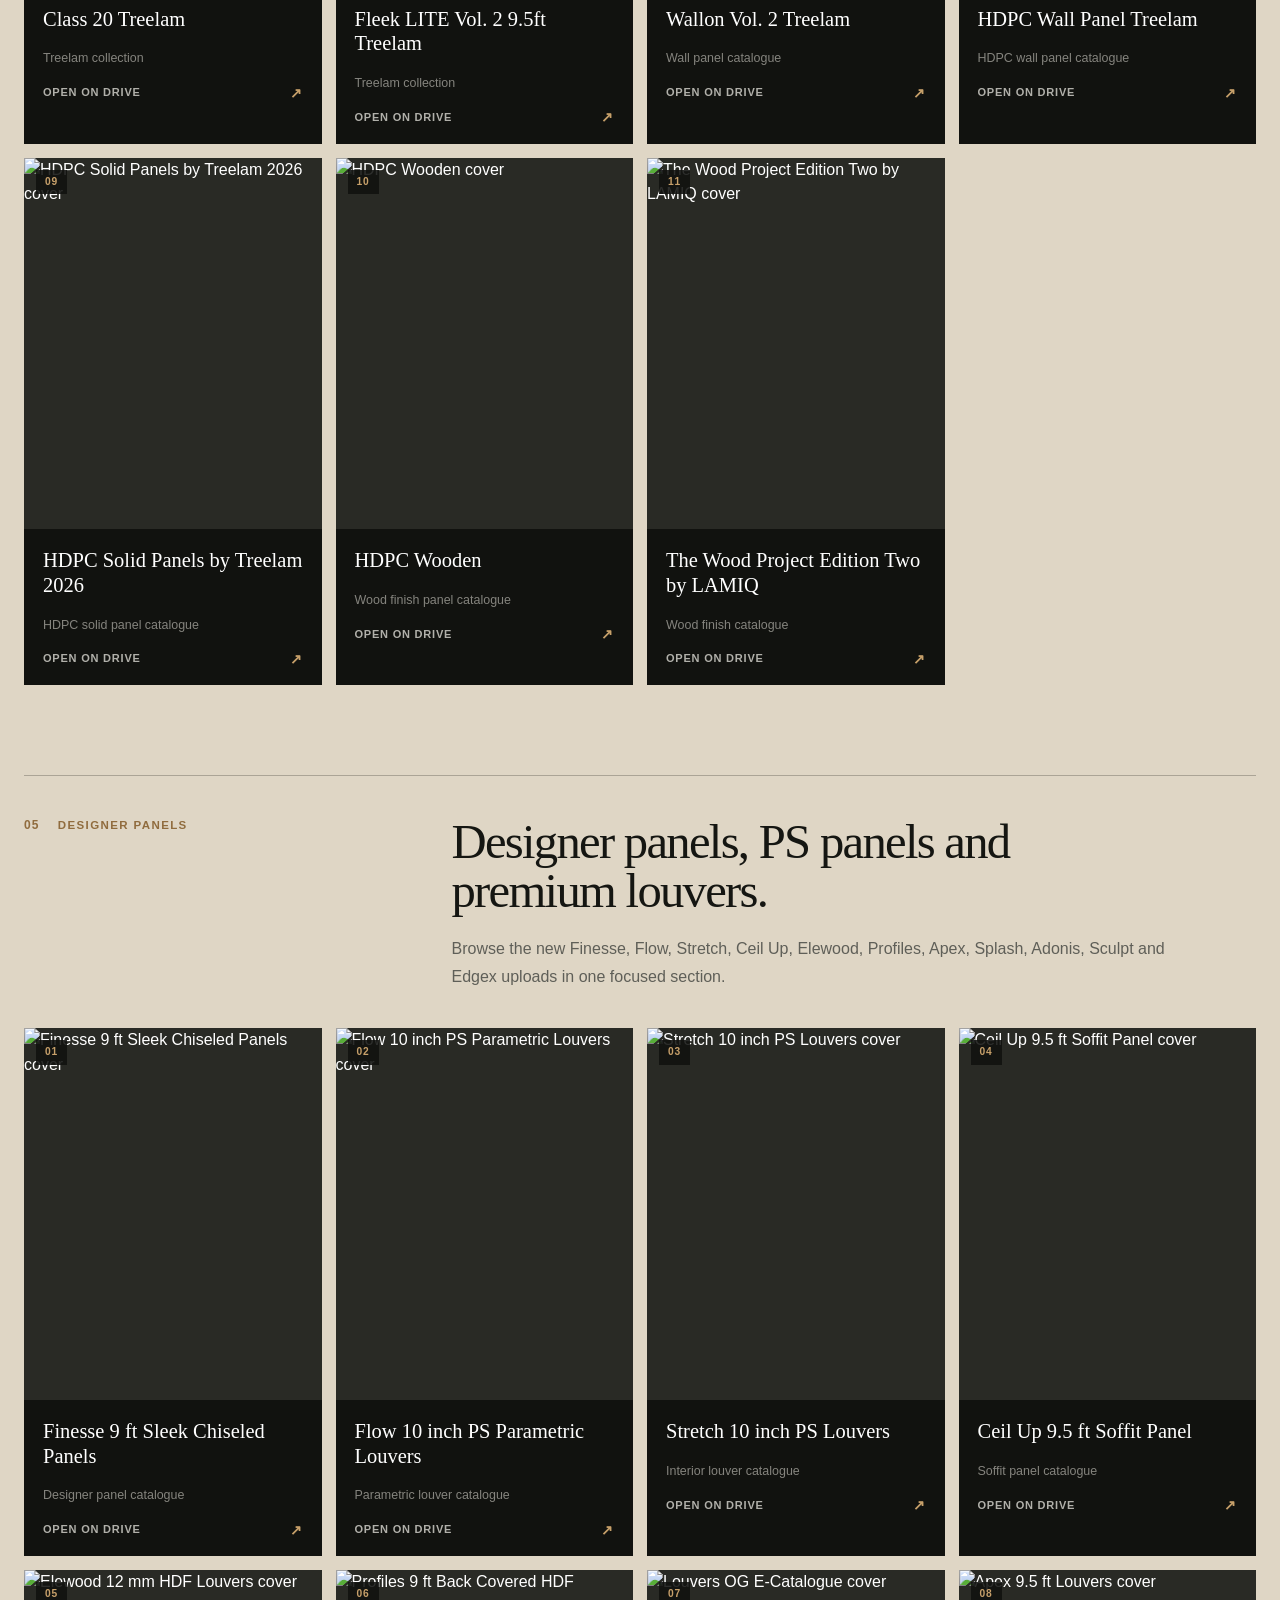
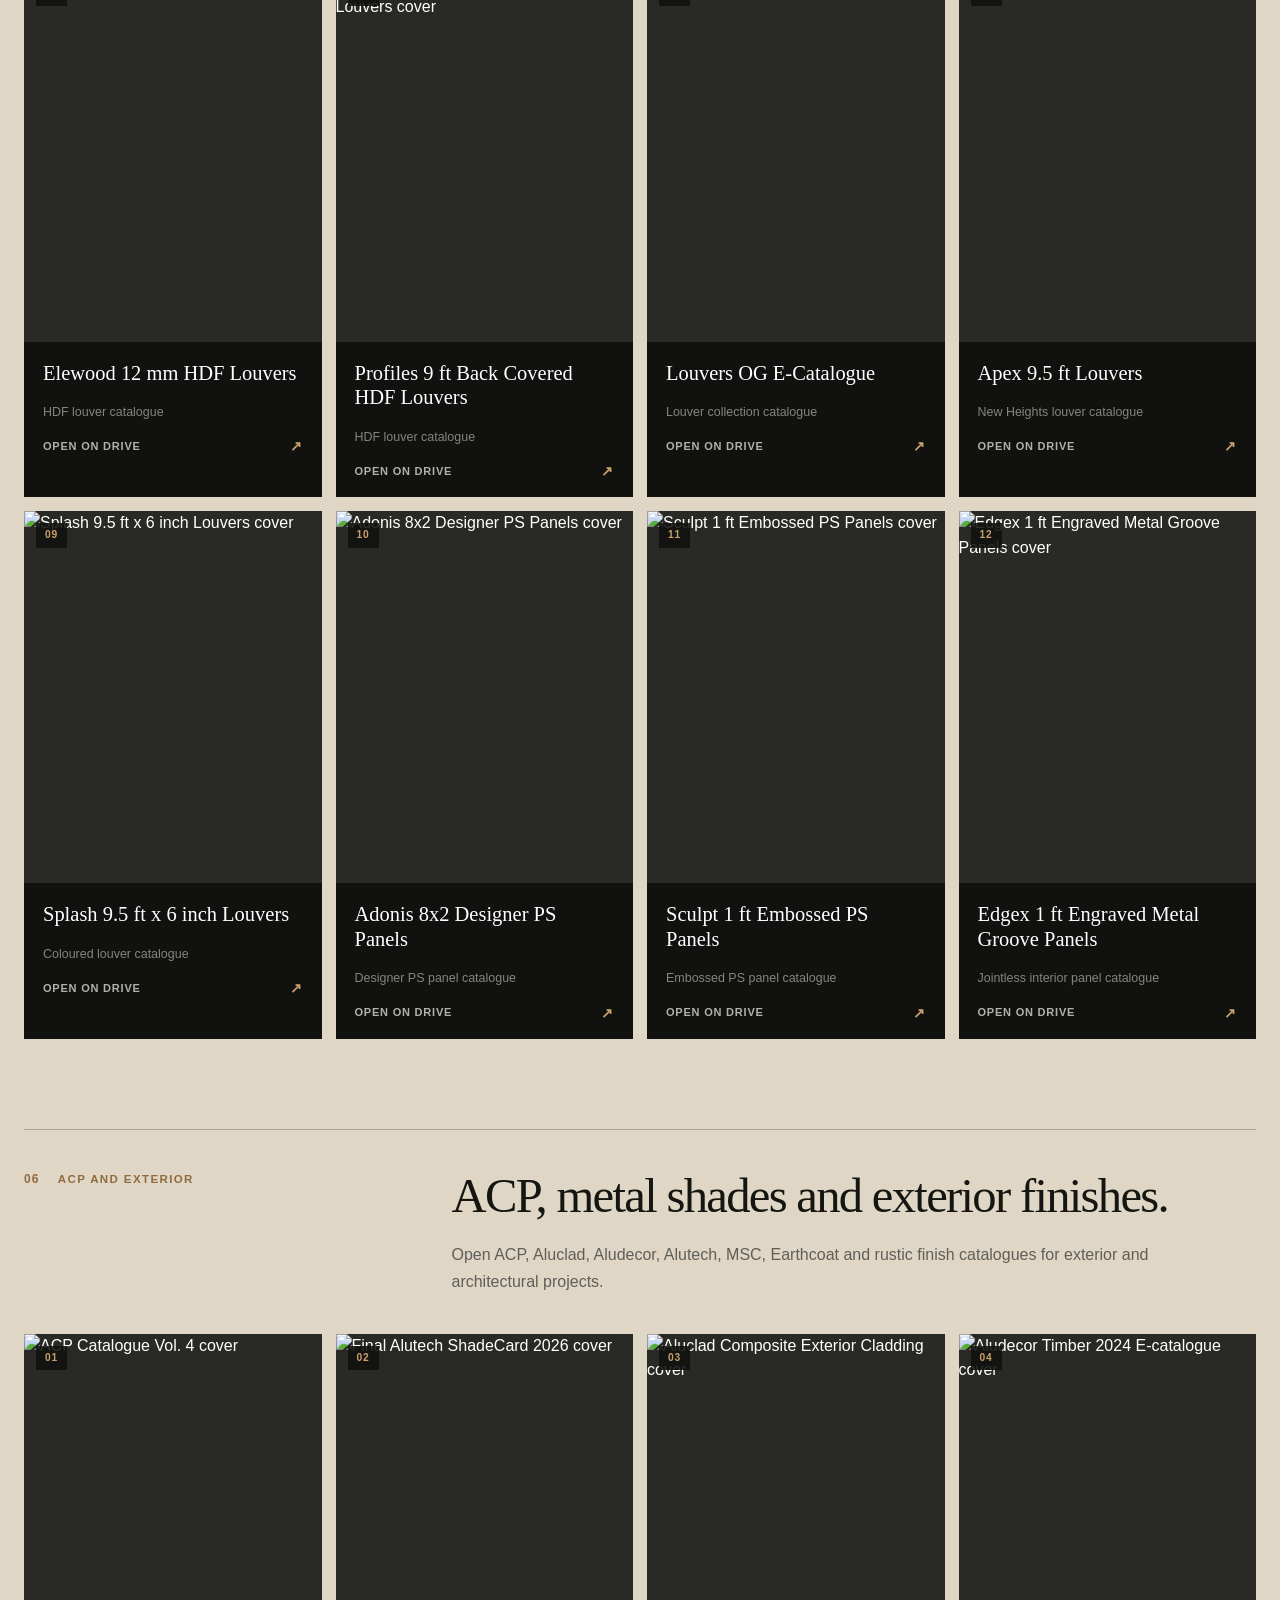
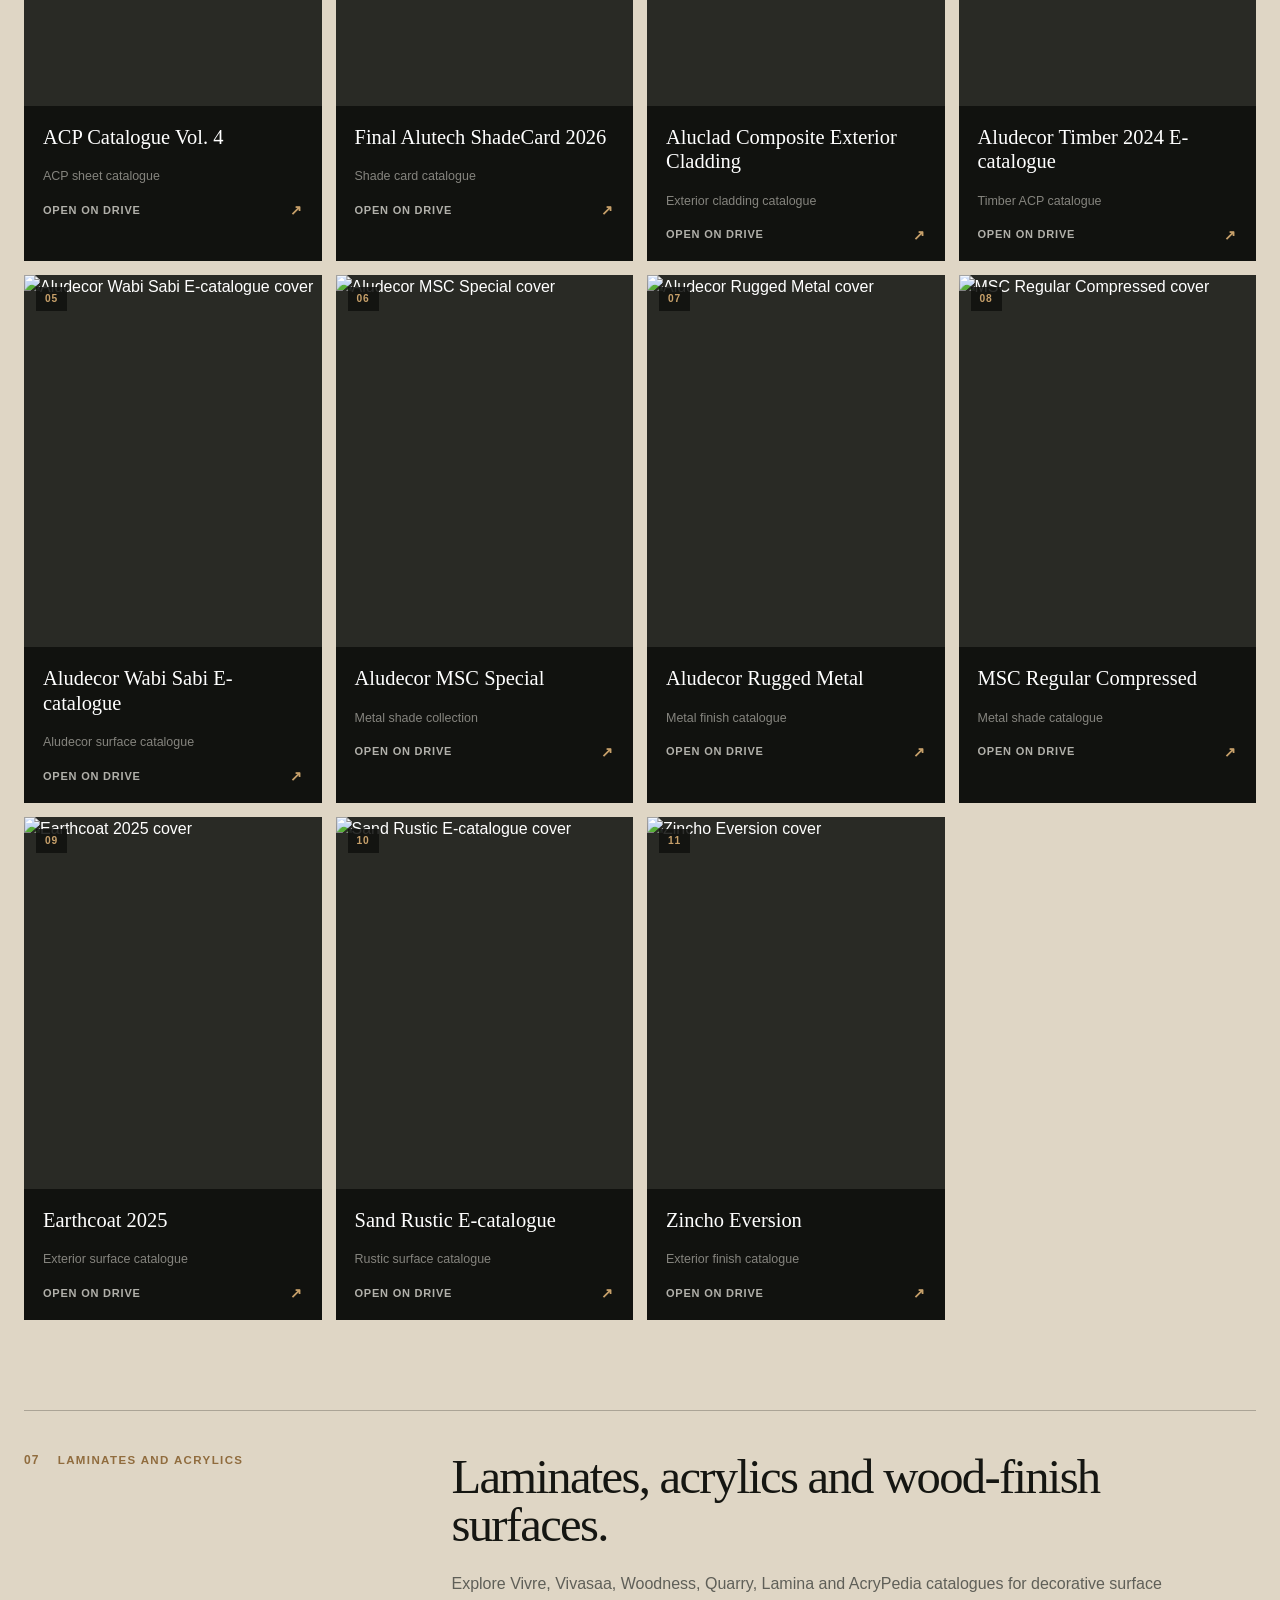
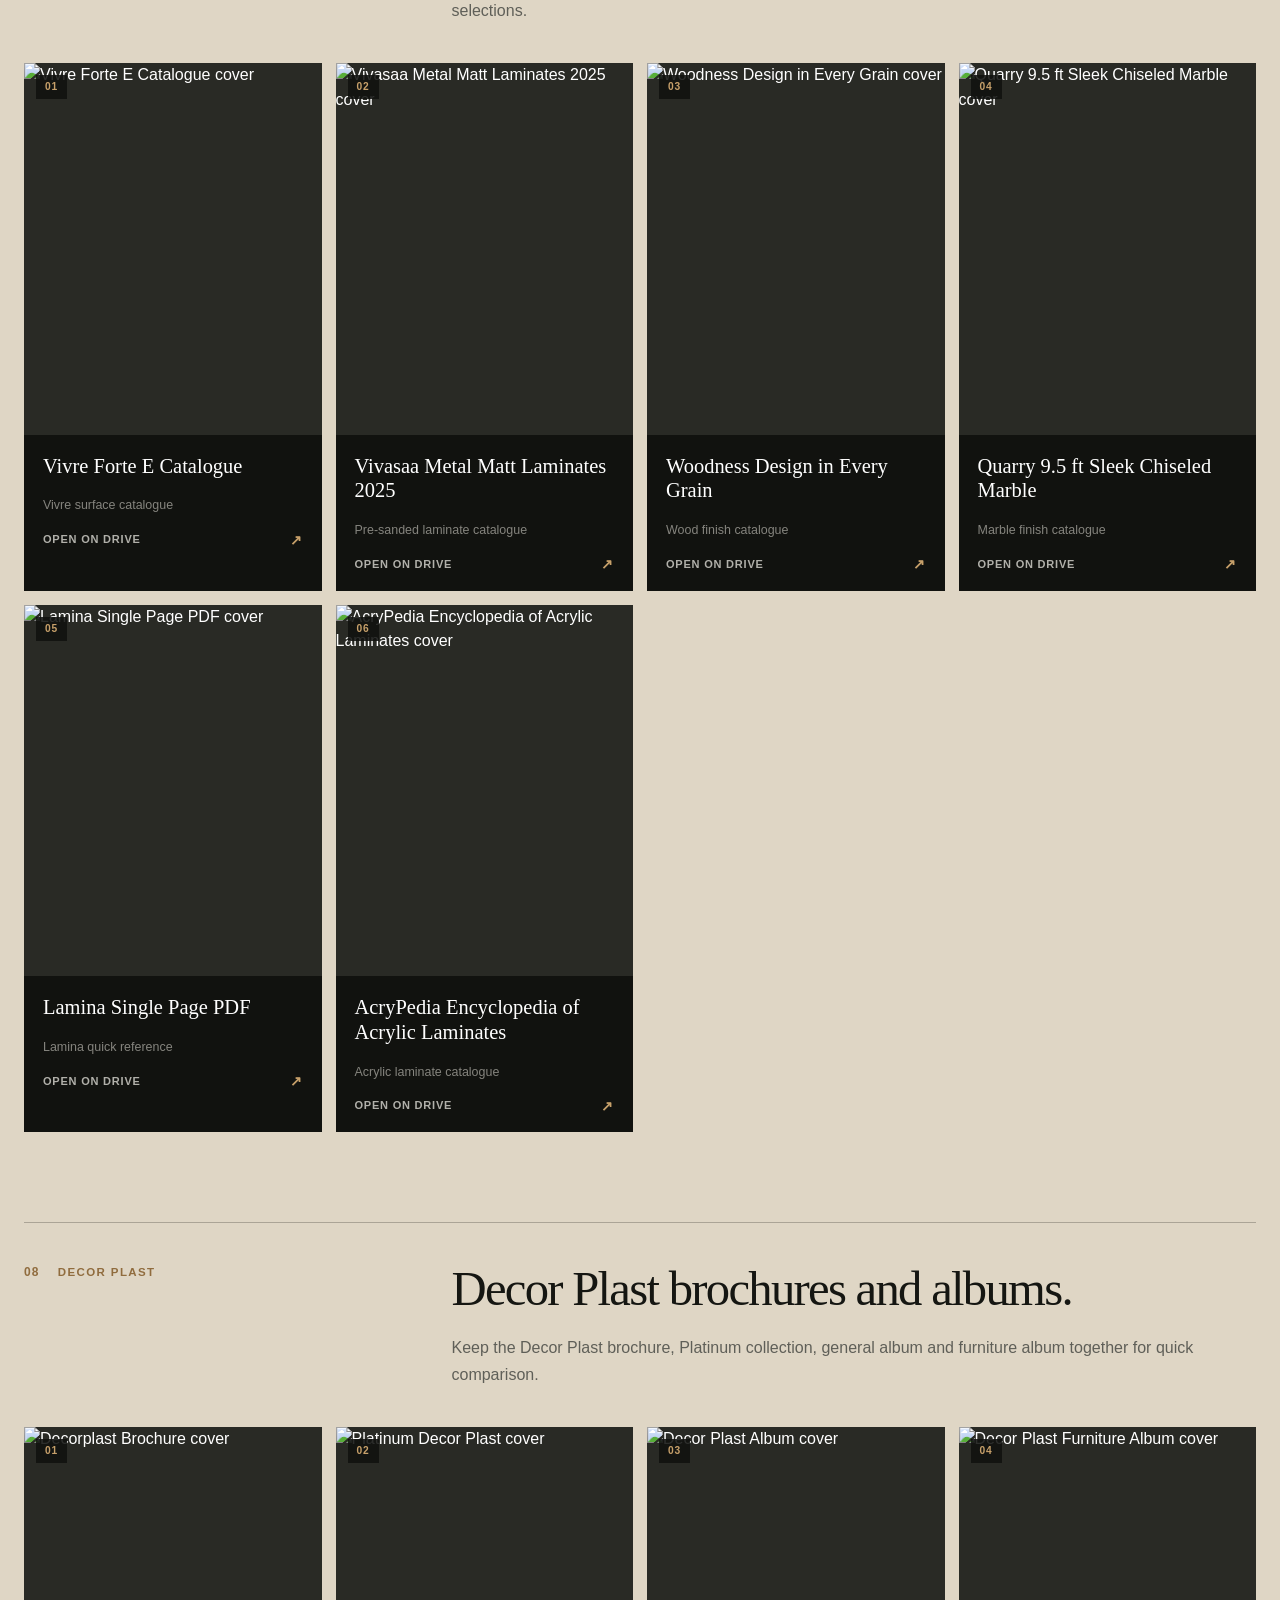
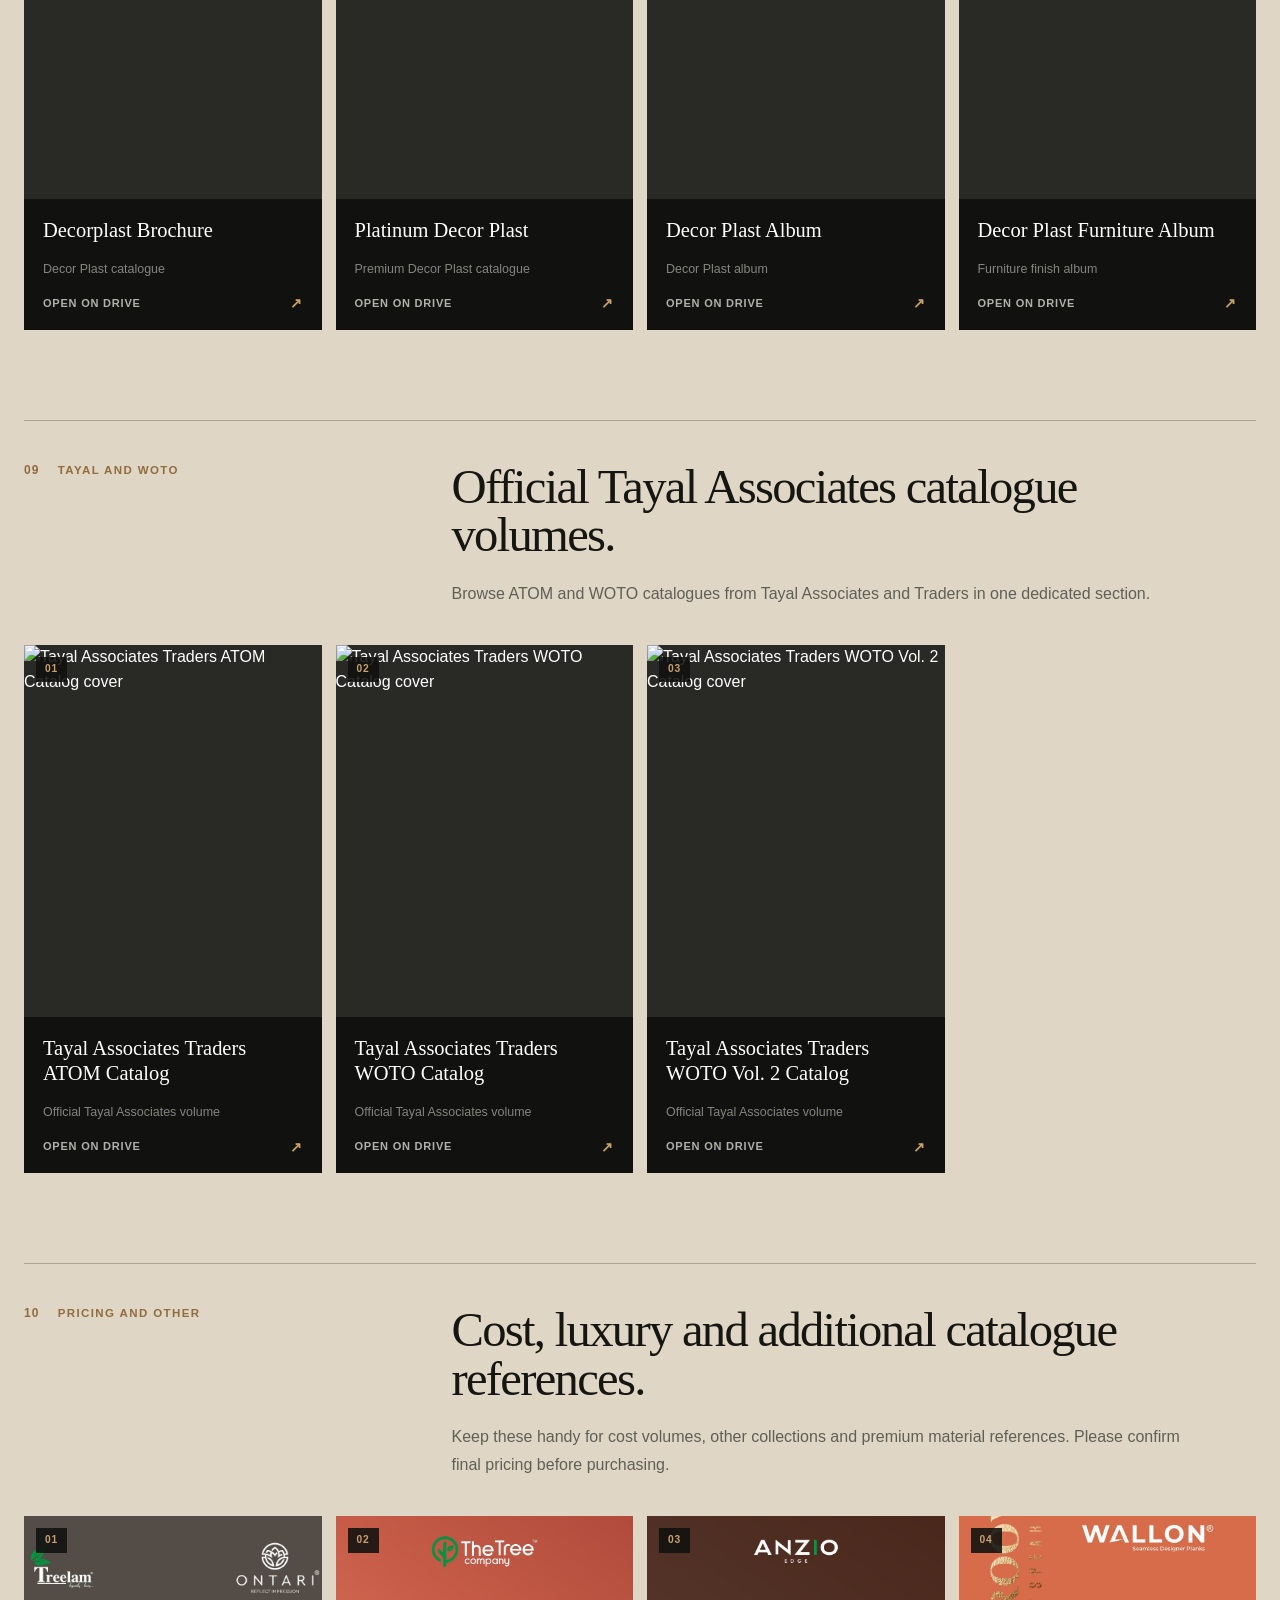
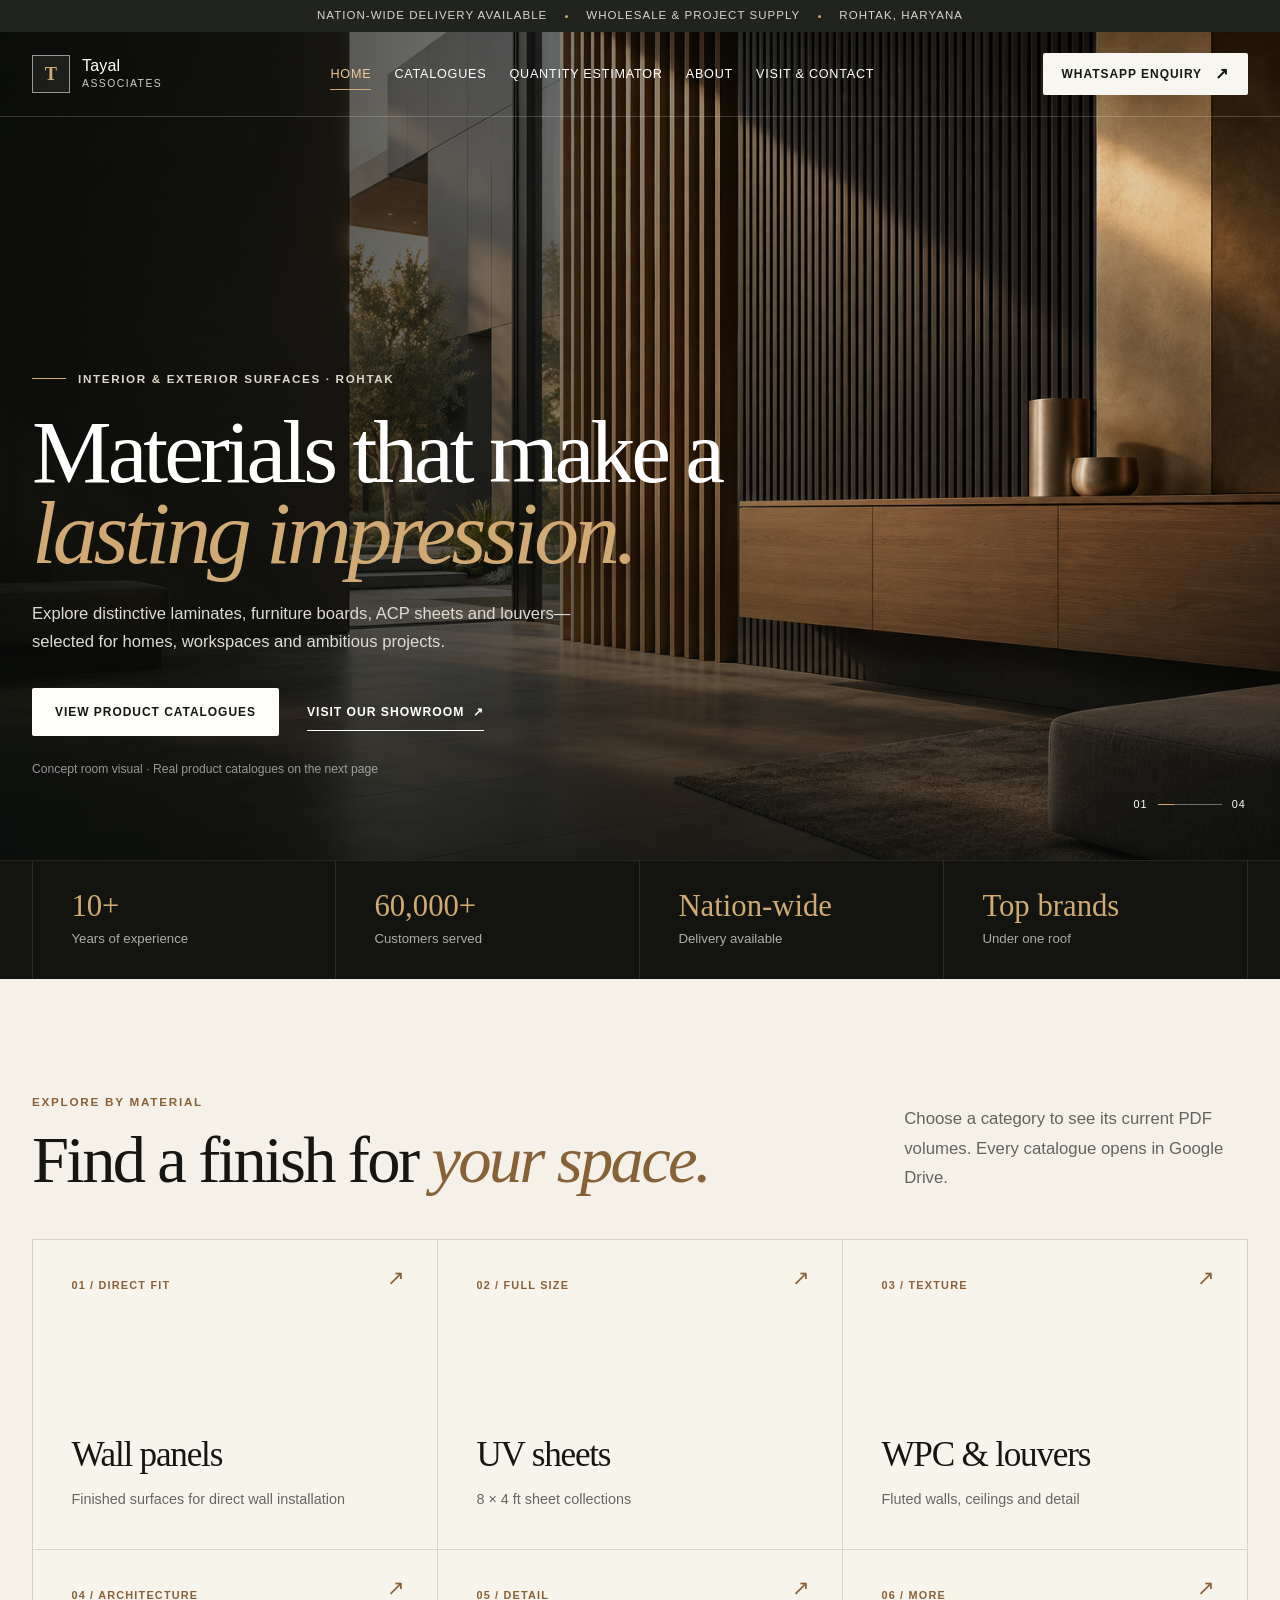
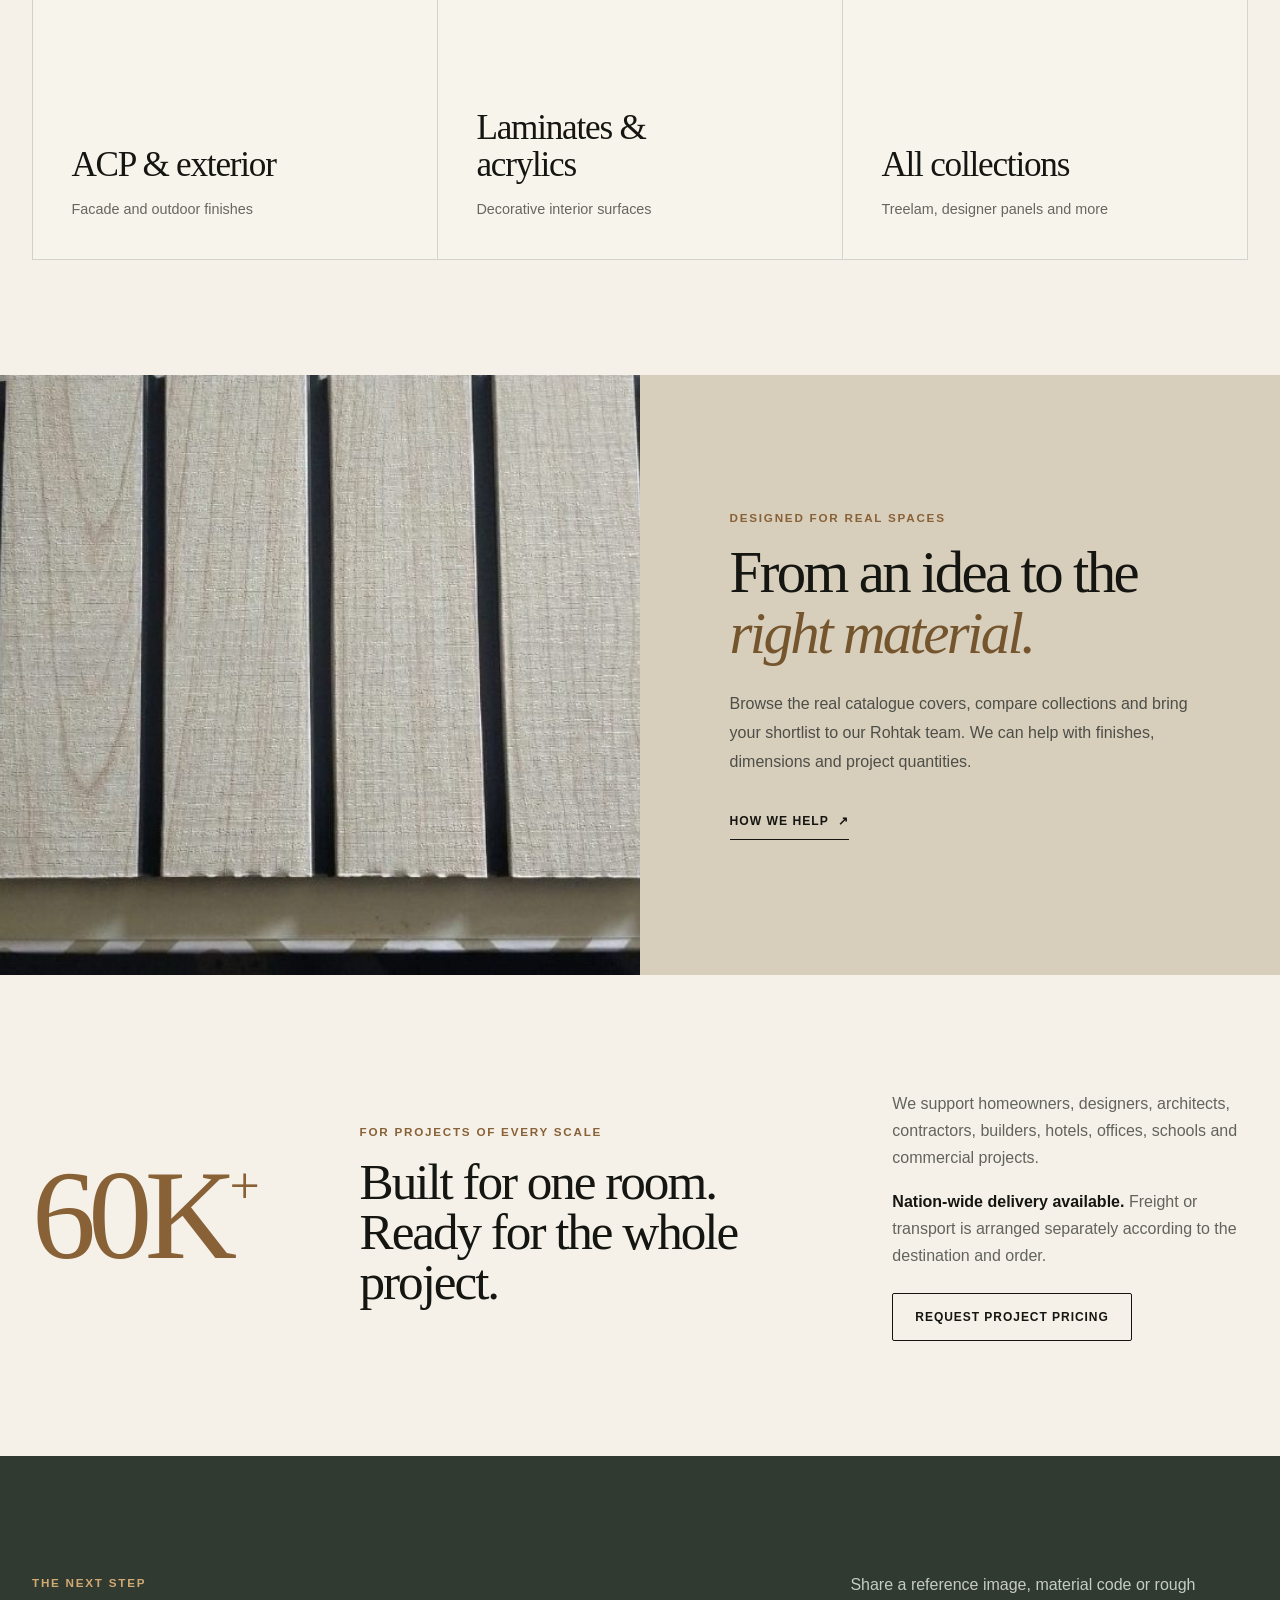
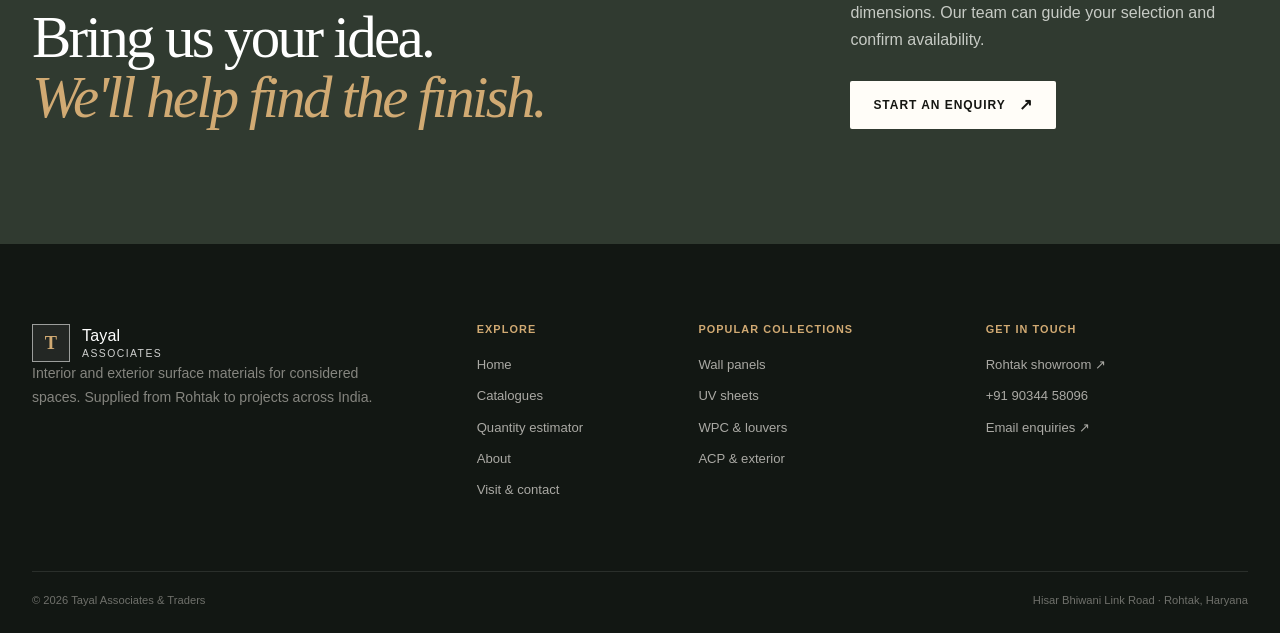
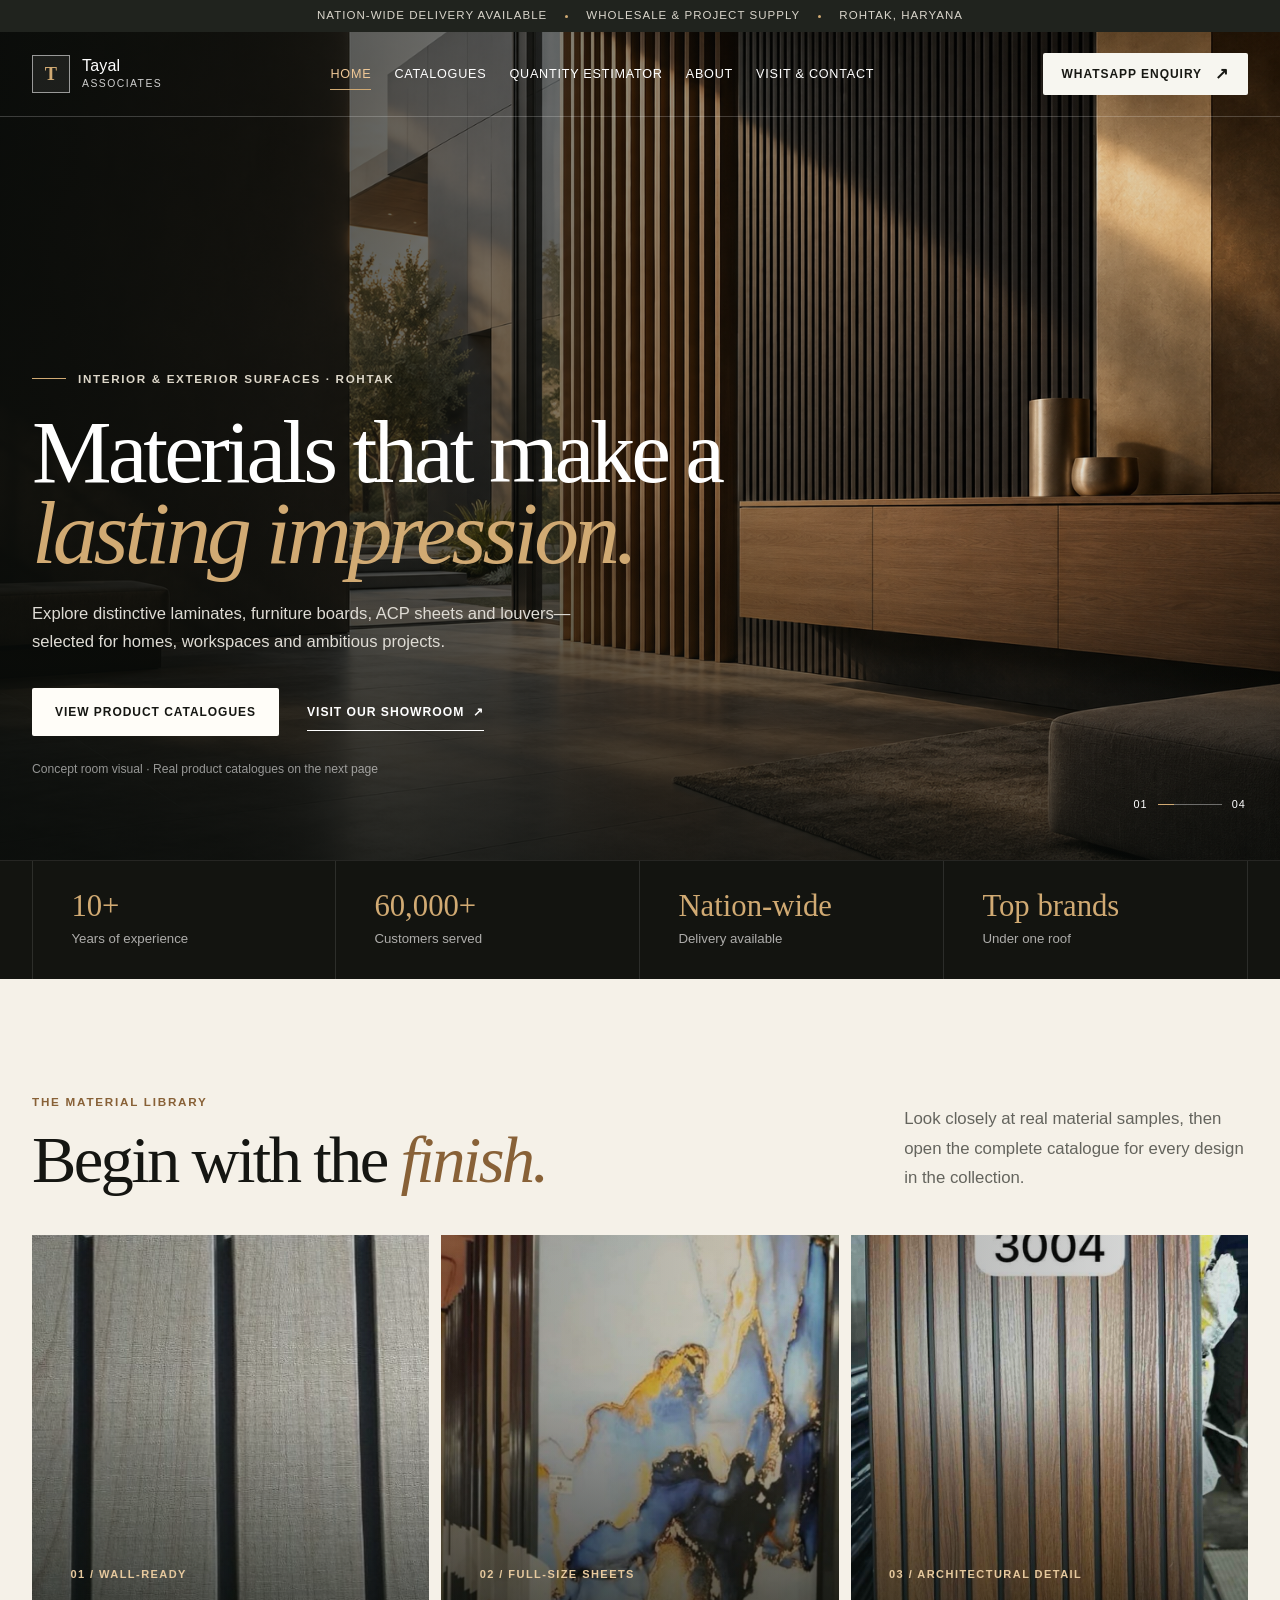
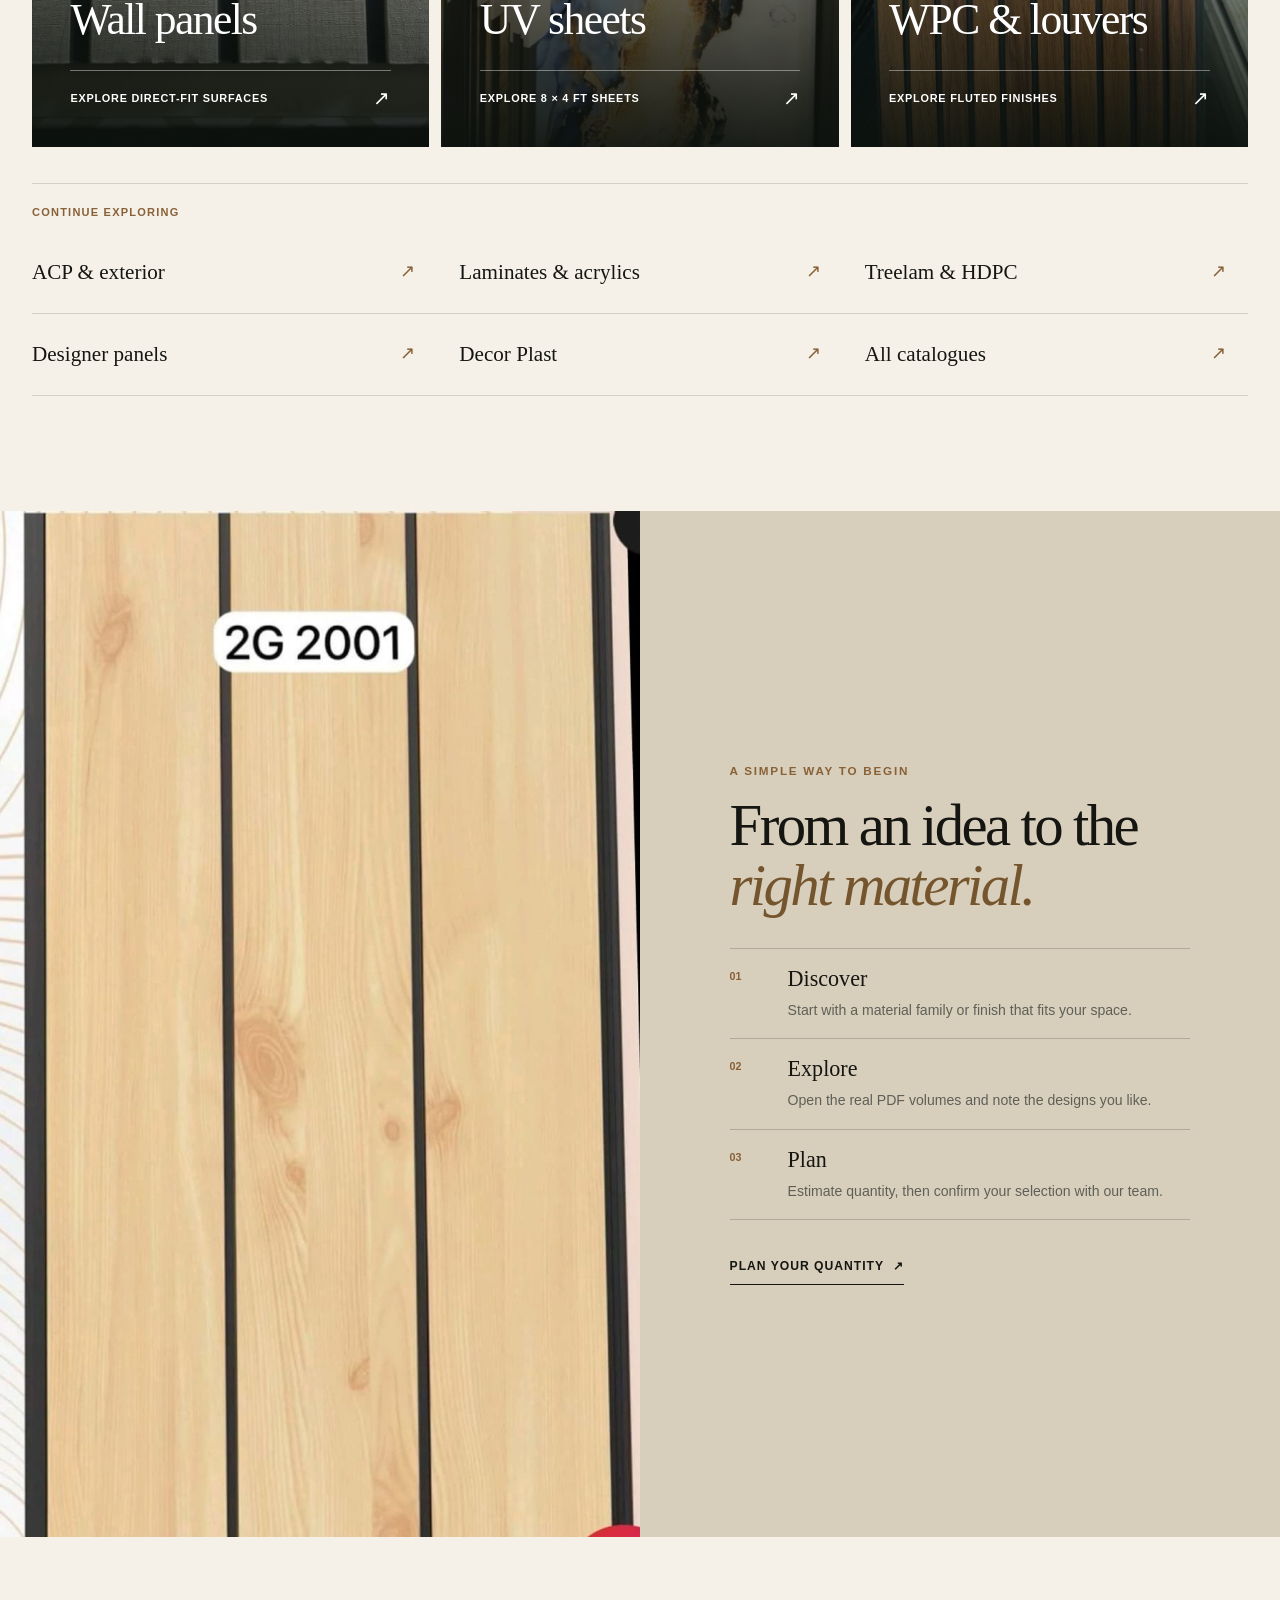
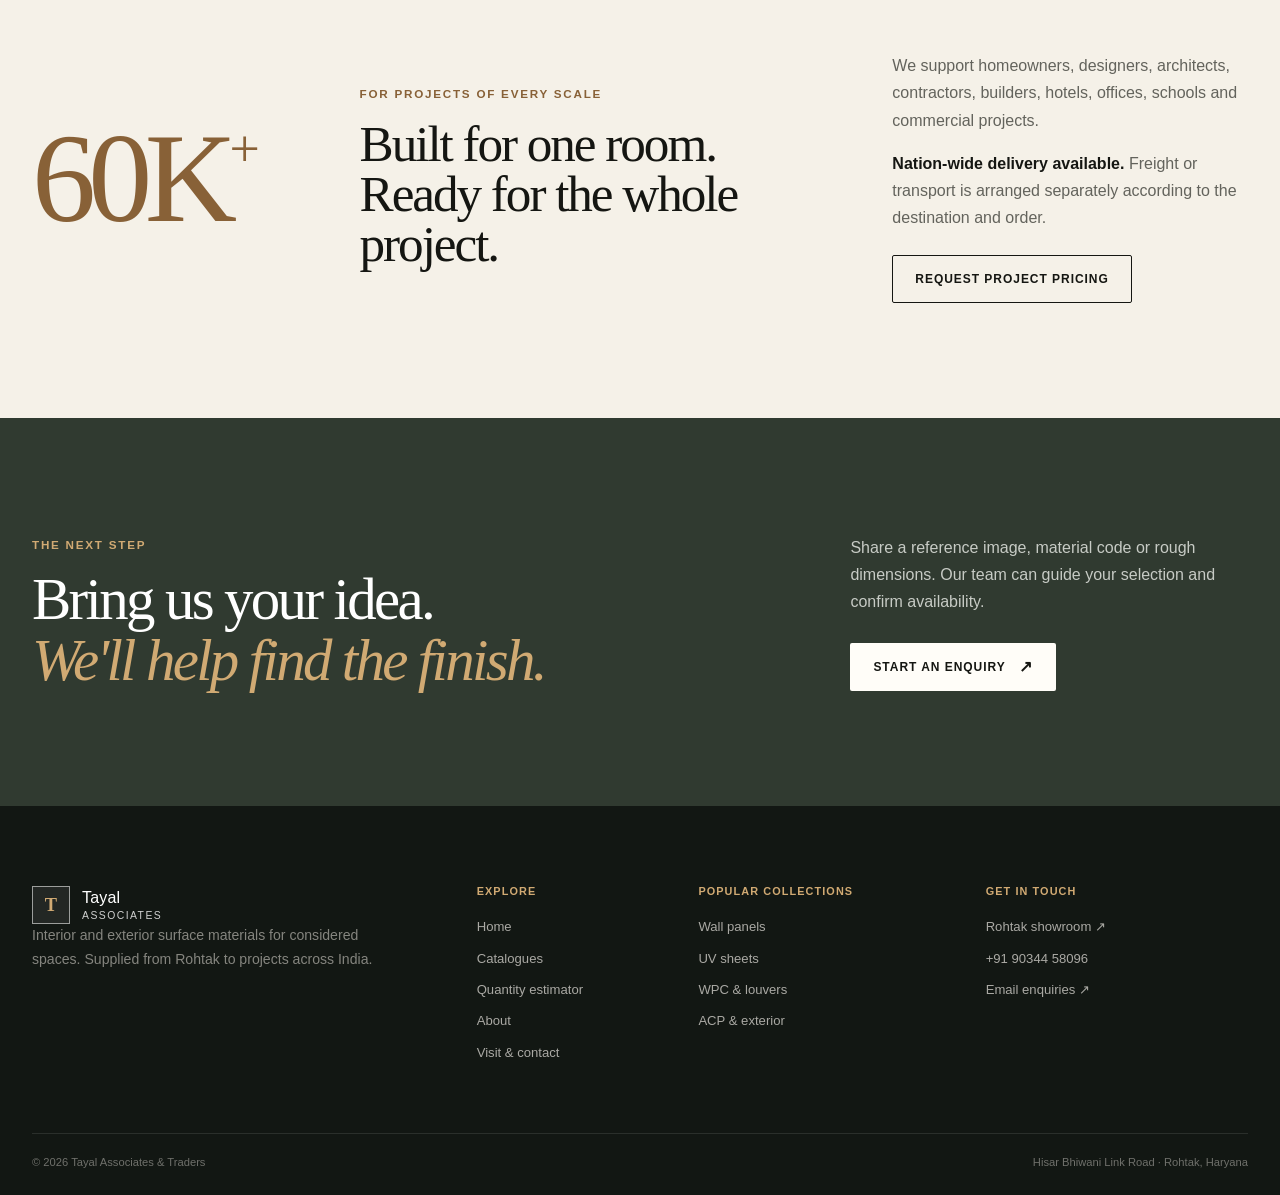
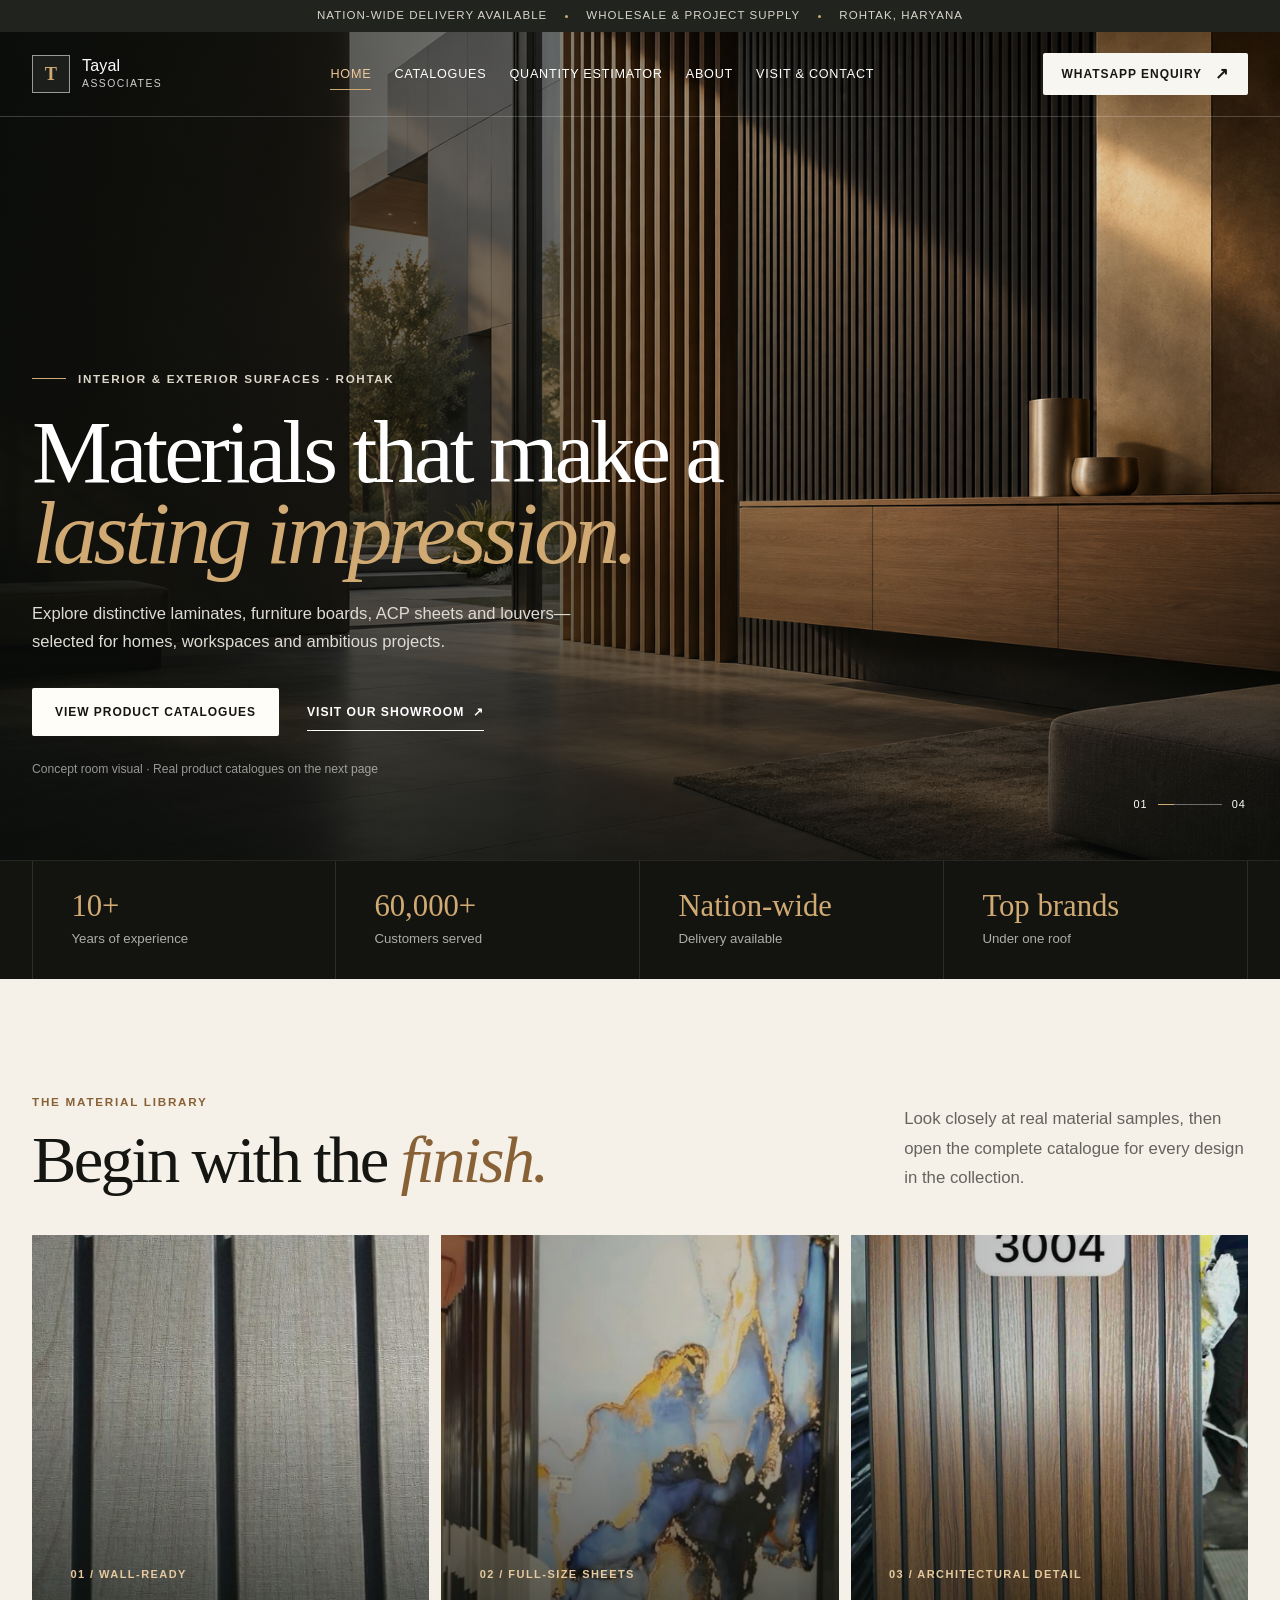
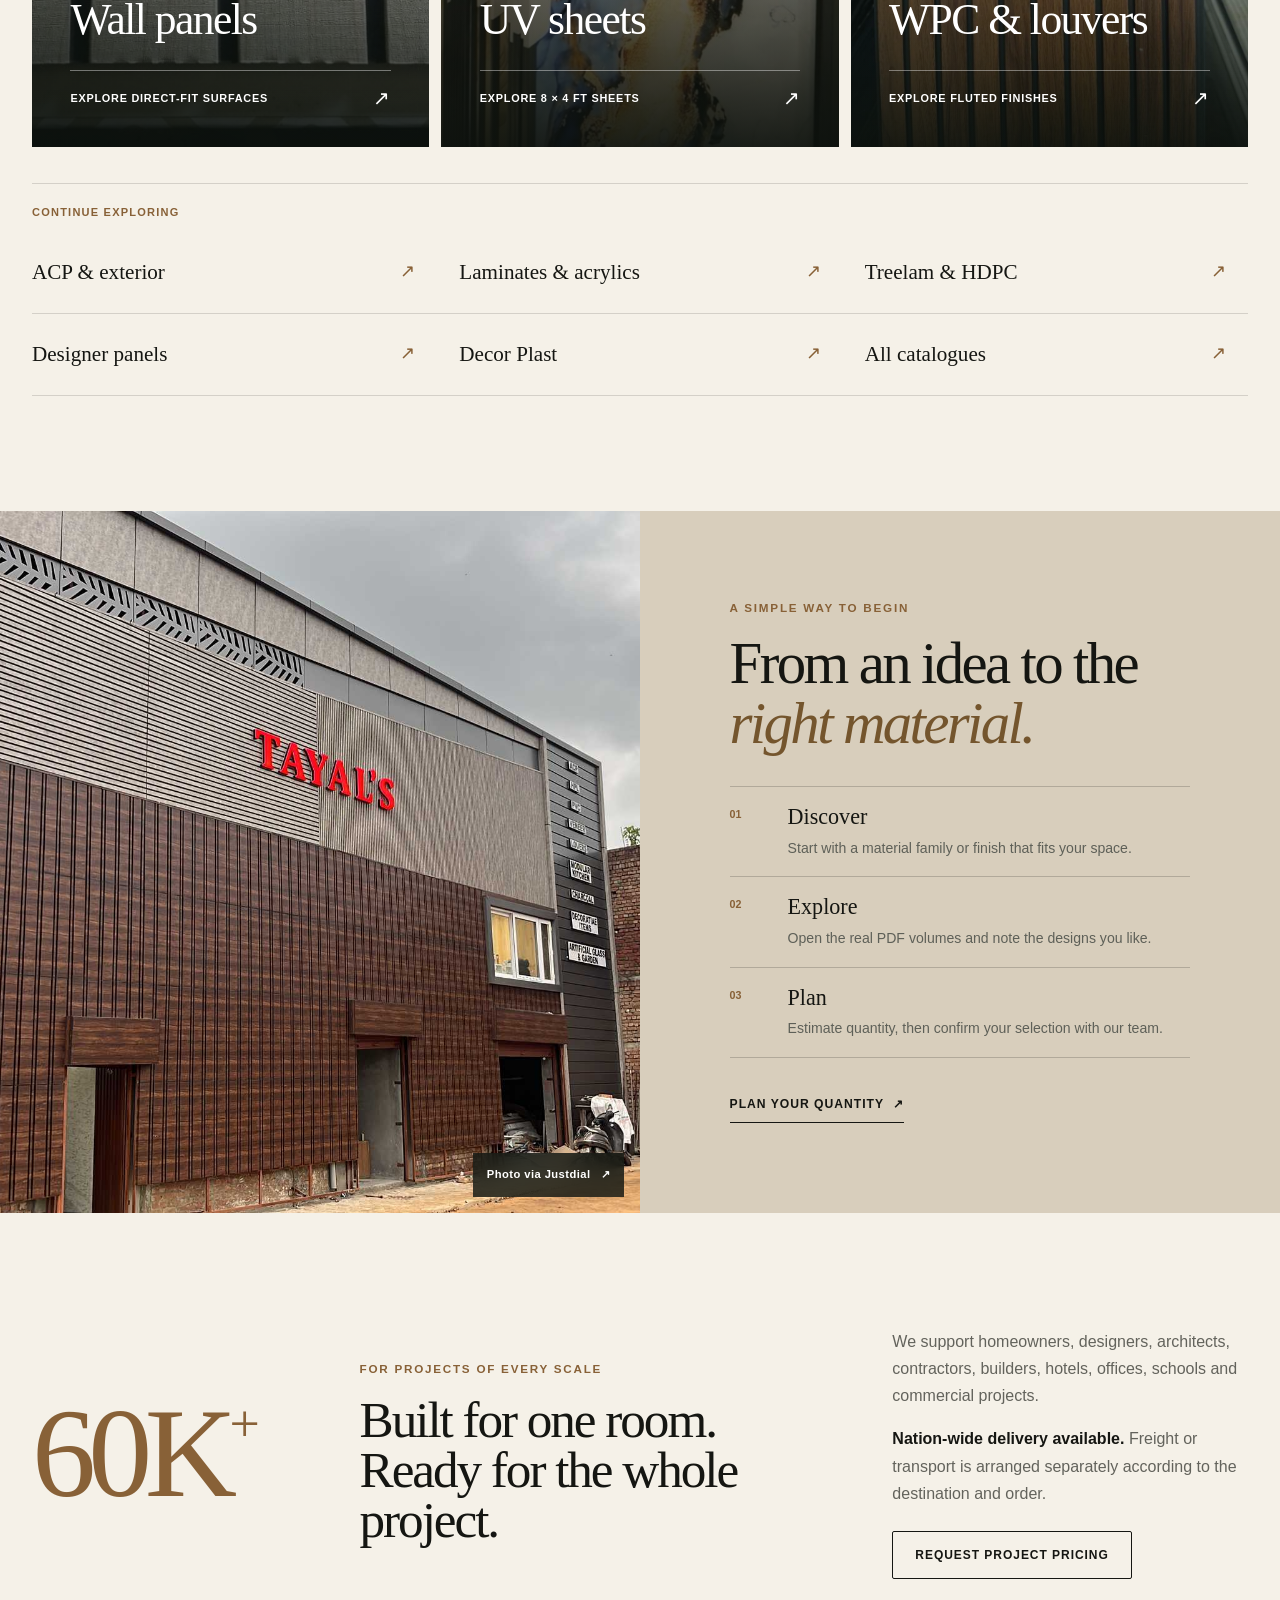
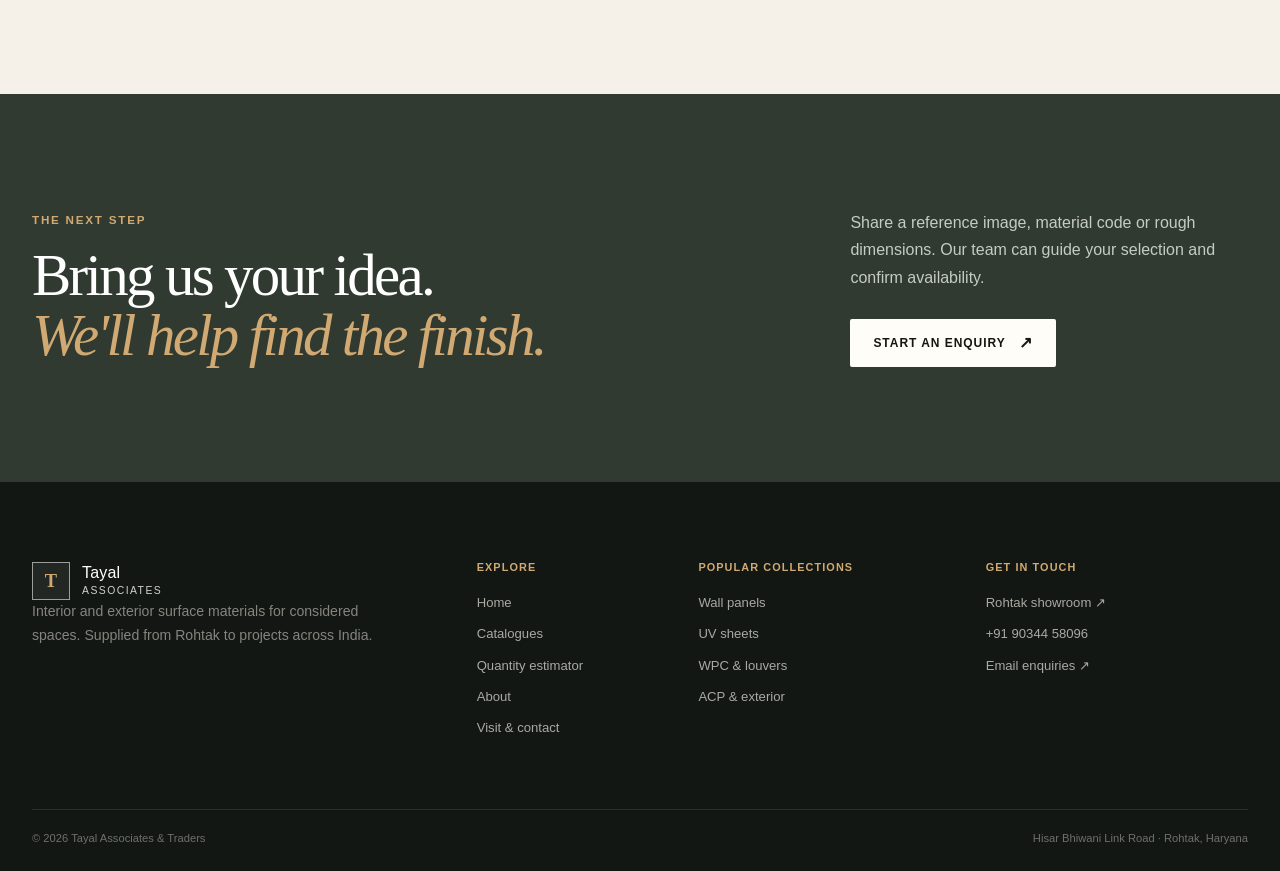
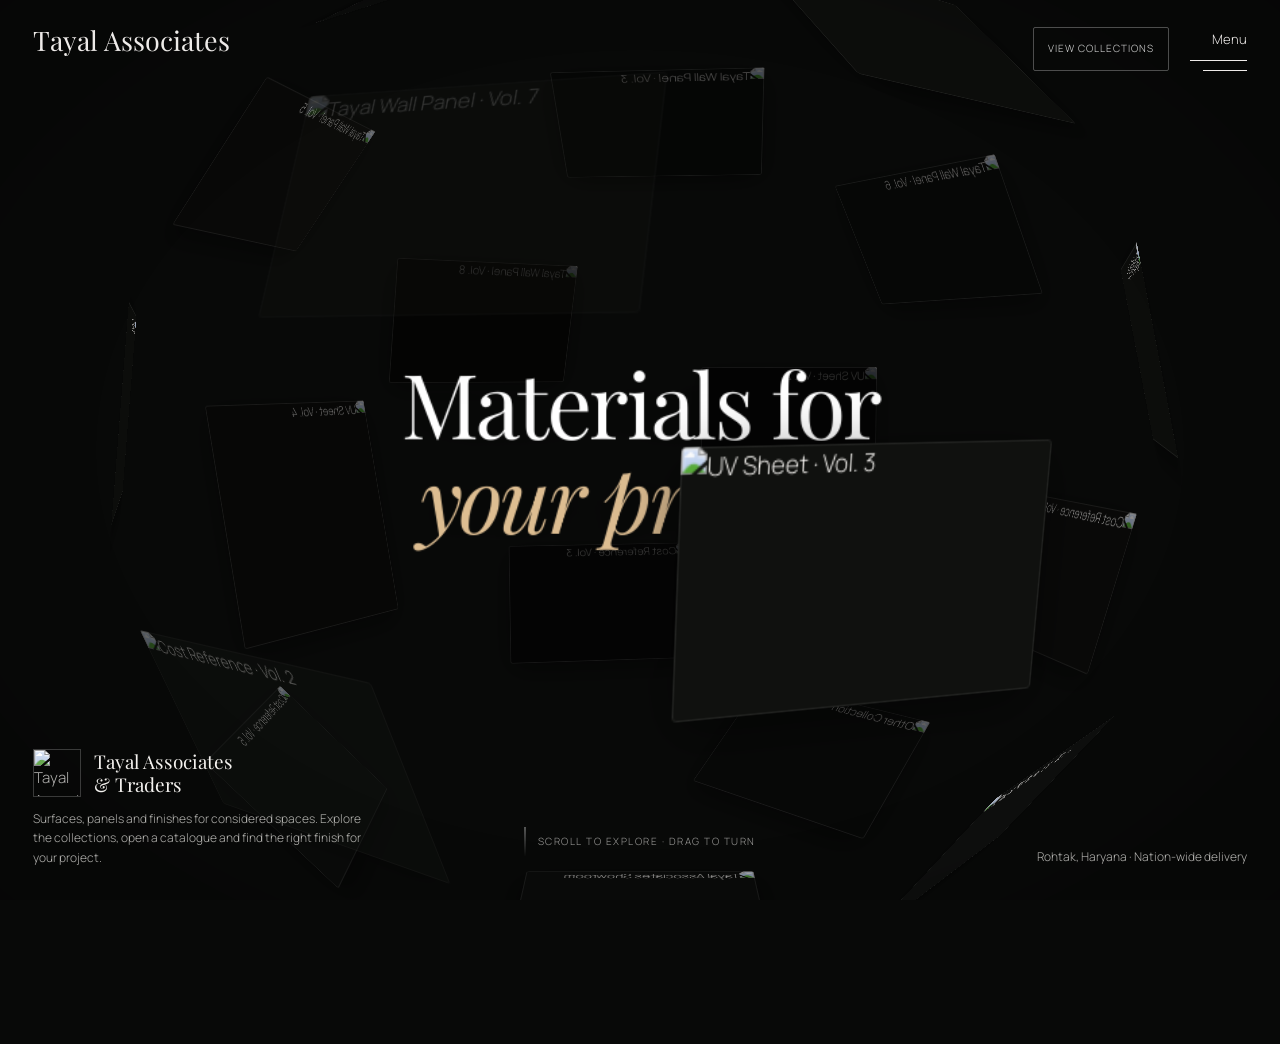
